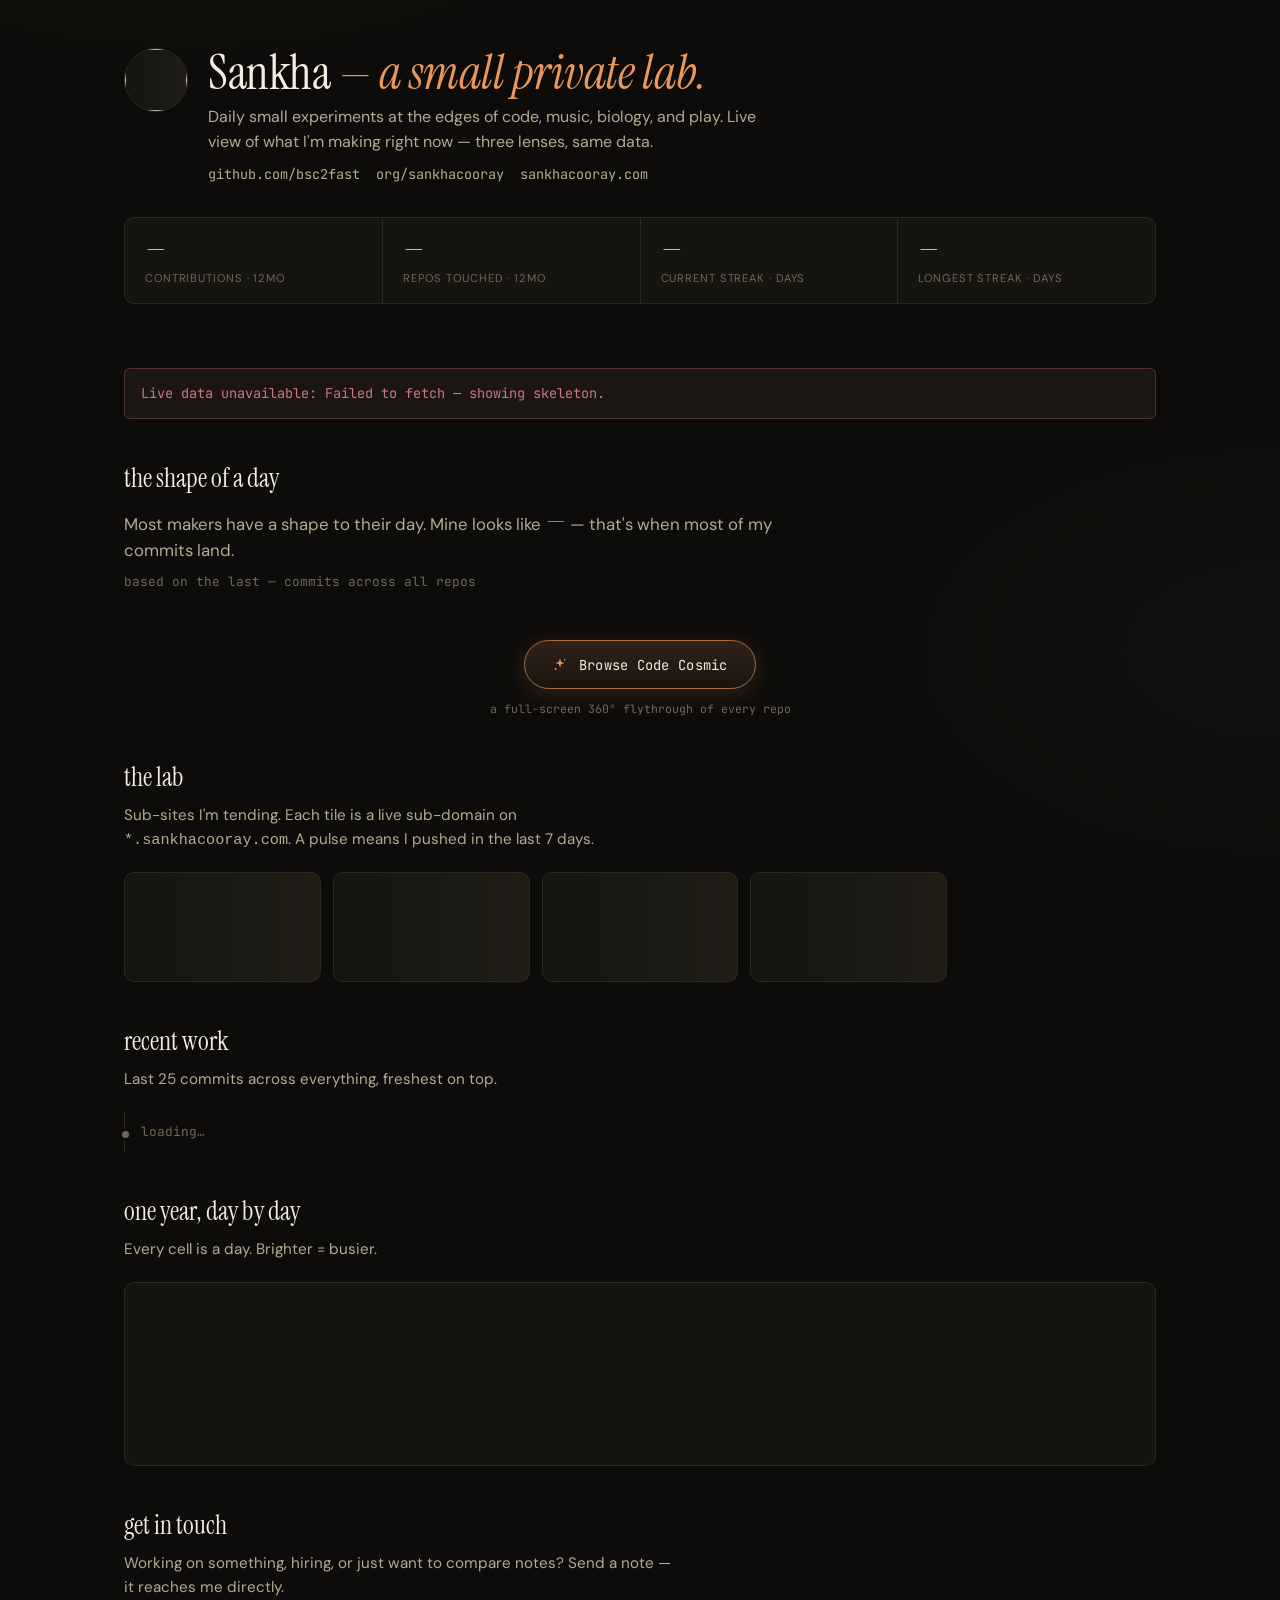
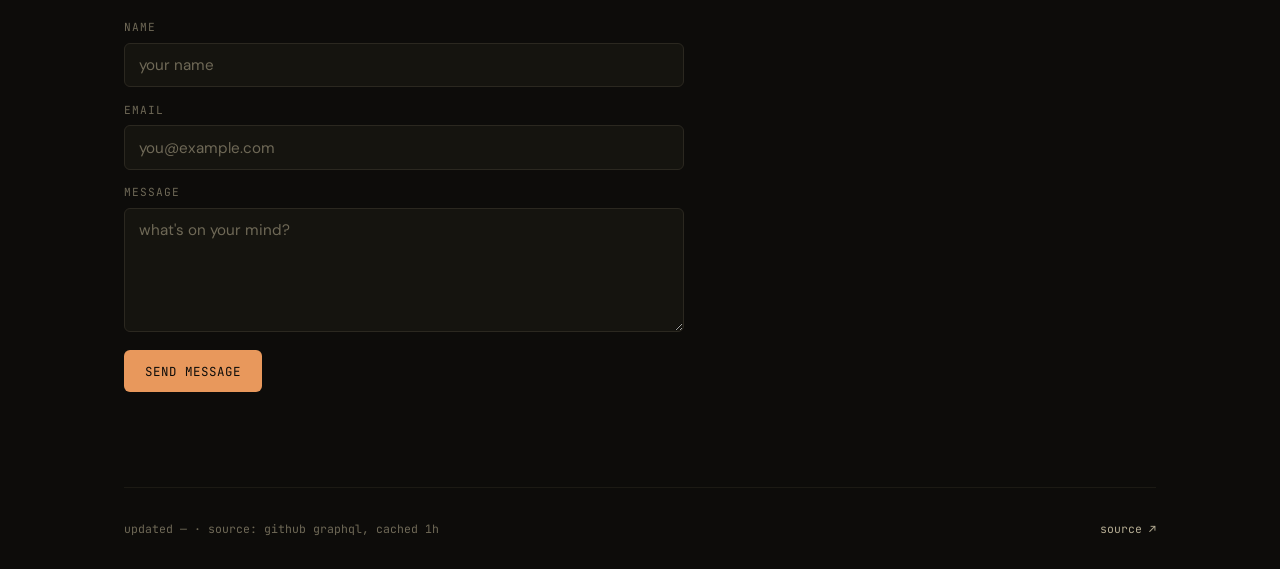
==== index.html @ f2d4d070 "Add shared network footer from cdn.sankhacooray.com Add the auto-theming shared footer (cdn.sankhaco" ====
<!DOCTYPE html>
<html lang="en">
<head>
<meta charset="UTF-8">
<meta name="viewport" content="width=device-width, initial-scale=1.0, viewport-fit=cover">
<title>dev — Sankha Cooray · a small private lab</title>
<meta name="description" content="Live view of what Sankha is making — a 365-day contribution canvas, the daily rhythm of commits, and a full-screen 360° cosmos of repos. Built from the GitHub GraphQL API.">
<link rel="canonical" href="https://dev.sankhacooray.com/">

<meta property="og:type" content="website">
<meta property="og:site_name" content="dev — Sankha Cooray">
<meta property="og:title" content="dev — Sankha Cooray · a small private lab">
<meta property="og:description" content="Live view of what Sankha is making — a year of small daily experiments, with a 360° cosmos of every repo you can fly through.">
<meta property="og:url" content="https://dev.sankhacooray.com/">
<meta property="og:locale" content="en_US">

<meta name="twitter:card" content="summary_large_image">
<meta name="twitter:title" content="dev — Sankha Cooray · a small private lab">
<meta name="twitter:description" content="A year of small daily experiments — with a 360° cosmos of every repo.">

<meta name="theme-color" content="#0d0c0a">

<link href="https://fonts.googleapis.com/css2?family=Instrument+Serif:ital@0;1&family=DM+Sans:wght@300;400;500;600;700&family=JetBrains+Mono:wght@400;500&display=swap" rel="stylesheet">

<style>
:root {
  --bg: #0d0c0a;
  --surface: #15140f;
  --surface-2: #1f1d16;
  --border: #2b2820;
  --border-soft: #1c1a14;
  --text: #f3eedf;
  --text-dim: #b3ab92;
  --text-muted: #6f6957;
  --accent: #e8985c;        /* saffron */
  --accent-dim: #a86d3d;
  --accent-soft: rgba(232,152,92,0.10);
  --teal: #6fb8ad;          /* muted teal */
  --teal-dim: #4a847b;
  --teal-soft: rgba(111,184,173,0.10);
  --rose: #c97b7b;
  --radius: 10px;
  --radius-sm: 6px;
  --maxw: 1080px;
}

* { margin: 0; padding: 0; box-sizing: border-box; }
html { scroll-behavior: smooth; -webkit-text-size-adjust: 100%; }

body {
  font-family: 'DM Sans', system-ui, sans-serif;
  background: var(--bg);
  color: var(--text);
  min-height: 100vh;
  line-height: 1.55;
  -webkit-font-smoothing: antialiased;
  background-image:
    radial-gradient(900px 500px at 15% -10%, rgba(232,152,92,0.06), transparent 60%),
    radial-gradient(700px 400px at 100% 30%, rgba(111,184,173,0.04), transparent 60%);
}

a { color: var(--accent); text-decoration: none; }
a:hover { color: var(--text); }

.container { max-width: var(--maxw); margin: 0 auto; padding: 0 1.5rem; }

/* ───────── header ───────── */
header.site {
  padding: 3rem 0 1.5rem;
}
.site-id {
  display: flex; gap: 1.25rem; align-items: flex-start;
  flex-wrap: wrap;
}
.site-id > div { min-width: 0; flex: 1 1 240px; }
.avatar {
  width: 64px; height: 64px; border-radius: 50%;
  background: var(--surface-2);
  border: 1px solid var(--border);
  object-fit: cover;
  flex-shrink: 0;
}
.site-id h1 {
  font-family: 'Instrument Serif', serif;
  font-weight: 400;
  font-size: clamp(2.2rem, 5vw, 3rem);
  line-height: 1.05;
  letter-spacing: -0.01em;
  color: var(--text);
}
.site-id h1 .accent { color: var(--accent); font-style: italic; }
.site-id .sub {
  color: var(--text-dim);
  font-size: 1rem;
  margin-top: 0.4rem;
  max-width: 50ch;
}
.site-id .links {
  margin-top: 0.6rem;
  display: flex; gap: 0.5rem 1rem; flex-wrap: wrap;
  font-size: 0.85rem;
  font-family: 'JetBrains Mono', monospace;
  color: var(--text-muted);
}
.site-id .sub { overflow-wrap: anywhere; }
.site-id .links a { color: var(--text-dim); }
.site-id .links a:hover { color: var(--accent); }

/* ───────── stats strip ───────── */
.stats {
  display: grid;
  grid-template-columns: repeat(4, 1fr);
  gap: 1px;
  background: var(--border);
  border: 1px solid var(--border);
  border-radius: var(--radius);
  margin: 2rem 0 1.5rem;
  overflow: hidden;
}
.stat {
  background: var(--surface);
  padding: 1rem 1.25rem;
}
.stat .n {
  font-family: 'Instrument Serif', serif;
  font-size: 1.85rem;
  line-height: 1;
  color: var(--text);
}
.stat .l {
  font-size: 0.7rem;
  text-transform: uppercase;
  letter-spacing: 0.08em;
  color: var(--text-muted);
  margin-top: 0.4rem;
}
@media (max-width: 640px) {
  .stats { grid-template-columns: repeat(2, 1fr); }
}

/* ───────── view container ───────── */
.view { display: none; }
.view.active { display: block; }

section.block { margin: 2.5rem 0; }
section.block h2 {
  font-family: 'Instrument Serif', serif;
  font-weight: 400;
  font-size: 1.6rem;
  color: var(--text);
  margin-bottom: 0.4rem;
}
section.block .lead {
  color: var(--text-dim);
  font-size: 0.95rem;
  max-width: 55ch;
  margin-bottom: 1.25rem;
}

/* ───────── LAB view ───────── */
.lab-grid {
  display: grid;
  grid-template-columns: repeat(auto-fill, minmax(170px, 1fr));
  gap: 0.75rem;
}
.lab-tile {
  background: var(--surface);
  border: 1px solid var(--border);
  border-radius: var(--radius);
  padding: 1rem;
  display: flex; flex-direction: column;
  min-height: 110px;
  position: relative;
  transition: transform 160ms, border-color 160ms, background 160ms;
  overflow: hidden;
}
.lab-tile:hover {
  transform: translateY(-2px);
  border-color: var(--accent-dim);
  background: var(--surface-2);
}
.lab-tile .tname {
  font-family: 'JetBrains Mono', monospace;
  font-size: 0.85rem;
  color: var(--text);
  font-weight: 500;
  line-height: 1.25;
  word-break: break-word;
}
.lab-tile .tdesc {
  font-size: 0.78rem;
  color: var(--text-dim);
  margin-top: 0.4rem;
  flex: 1;
  display: -webkit-box;
  -webkit-line-clamp: 3;
  -webkit-box-orient: vertical;
  overflow: hidden;
}
.lab-tile .tmeta {
  display: flex; justify-content: space-between; align-items: center;
  margin-top: 0.75rem;
  font-family: 'JetBrains Mono', monospace;
  font-size: 0.7rem;
  color: var(--text-muted);
}
.lab-tile .lang-dot {
  display: inline-block;
  width: 8px; height: 8px;
  border-radius: 50%;
  margin-right: 0.4rem;
  vertical-align: middle;
}
.lab-tile .pulse {
  position: absolute; top: 0.6rem; right: 0.6rem;
  width: 7px; height: 7px; border-radius: 50%;
  background: var(--accent);
  box-shadow: 0 0 0 0 var(--accent);
}
.lab-tile.fresh .pulse { animation: pulse 1.8s ease-out infinite; }
@keyframes pulse {
  0%   { box-shadow: 0 0 0 0 rgba(232,152,92,0.55); }
  70%  { box-shadow: 0 0 0 10px rgba(232,152,92,0); }
  100% { box-shadow: 0 0 0 0 rgba(232,152,92,0); }
}

/* commit feed */
.commit-feed {
  list-style: none;
  border-left: 1px solid var(--border);
  padding-left: 1rem;
}
.commit-feed li {
  padding: 0.65rem 0;
  border-bottom: 1px dashed var(--border-soft);
  position: relative;
}
.commit-feed li:last-child { border-bottom: 0; }
.commit-feed li::before {
  content: '';
  position: absolute;
  left: -1.3rem;
  top: 1.05rem;
  width: 7px; height: 7px;
  border-radius: 50%;
  background: var(--text-muted);
  border: 2px solid var(--bg);
}
.commit-feed li.fresh::before { background: var(--accent); }
.commit-feed .cmsg {
  color: var(--text);
  font-size: 0.92rem;
  line-height: 1.4;
}
.commit-feed .cmeta {
  font-family: 'JetBrains Mono', monospace;
  font-size: 0.72rem;
  color: var(--text-muted);
  margin-top: 0.2rem;
}
.commit-feed .cmeta a { color: var(--text-dim); }
.commit-feed .cmeta a:hover { color: var(--accent); }

/* contribution calendar */
.calendar-wrap {
  background: var(--surface);
  border: 1px solid var(--border);
  border-radius: var(--radius);
  padding: 1rem;
  overflow-x: auto;
}
.calendar-svg { display: block; min-width: 100%; }
.cal-cell { transition: fill 200ms; }
.cal-month-label, .cal-weekday-label {
  font-family: 'JetBrains Mono', monospace;
  font-size: 9px;
  fill: var(--text-muted);
}

/* ───────── RHYTHM · flattened summary ───────── */
.rhythm-line {
  color: var(--text-dim);
  font-size: 1.05rem;
  max-width: 56ch;
  margin-bottom: 0.6rem;
}
.rhythm-line .big {
  font-family: 'Instrument Serif', serif;
  font-size: 1.9rem;
  color: var(--accent);
  font-style: italic;
  line-height: 1;
}

/* ───────── "Browse Code Cosmic" feature button (centered CTA) ───────── */
.cosmic-cta {
  display: flex; flex-direction: column; align-items: center;
  text-align: center;
  margin: 3rem 0 2.5rem;
}
.cosmic-launch {
  display: inline-flex; align-items: center; gap: 0.65rem;
  padding: 0.9rem 1.7rem;
  background: linear-gradient(180deg, rgba(232,152,92,0.16), rgba(232,152,92,0.06));
  border: 1px solid var(--accent-dim);
  border-radius: 999px;
  color: var(--text);
  font-family: 'JetBrains Mono', monospace;
  font-size: 0.86rem;
  letter-spacing: 0.02em;
  cursor: pointer;
  box-shadow: 0 6px 26px rgba(232,152,92,0.16);
  transition: border-color 200ms, color 200ms, transform 160ms, box-shadow 200ms, background 200ms;
}
.cosmic-launch:hover {
  color: var(--bg);
  background: var(--accent);
  border-color: var(--accent);
  transform: translateY(-2px);
  box-shadow: 0 10px 34px rgba(232,152,92,0.32);
}
.cosmic-launch .fab-spark {
  width: 16px; height: 16px; color: var(--accent); flex: 0 0 auto;
  animation: fab-twinkle 3.2s ease-in-out infinite;
}
.cosmic-launch:hover .fab-spark { color: var(--bg); }
@keyframes fab-twinkle {
  0%, 100% { opacity: 0.6; transform: scale(0.92) rotate(0deg); }
  50%      { opacity: 1;   transform: scale(1.08) rotate(8deg); }
}
.cosmic-cta-sub {
  margin-top: 0.7rem;
  font-family: 'JetBrains Mono', monospace;
  font-size: 0.72rem;
  color: var(--text-muted);
}

/* ───────── COSMIC · full-screen 360° overlay ───────── */
.cosmic-overlay {
  position: fixed; inset: 0;
  z-index: 1000;
  background: radial-gradient(ellipse at 50% 45%, #14120d 0%, #060504 70%, #000 100%);
  overflow: hidden;
  touch-action: none;
  opacity: 0;
  transition: opacity 320ms ease;
}
.cosmic-overlay[hidden] { display: none; }
.cosmic-overlay.show { opacity: 1; }
#cosmic-canvas { position: absolute; inset: 0; width: 100%; height: 100%; display: block; }

/* center reticle — the "you are looking here" focus ring */
.cosmic-reticle {
  position: absolute; left: 50%; top: 50%;
  width: 46px; height: 46px; margin: -23px 0 0 -23px;
  border: 1px solid rgba(243,238,223,0.22);
  border-radius: 50%;
  pointer-events: none;
  transition: border-color 160ms, transform 160ms;
}
.cosmic-reticle::after {
  content: ''; position: absolute; left: 50%; top: 50%;
  width: 3px; height: 3px; margin: -1.5px 0 0 -1.5px;
  border-radius: 50%; background: rgba(243,238,223,0.45);
}
.cosmic-overlay.locked .cosmic-reticle {
  border-color: var(--accent);
  transform: scale(1.12);
}

/* floating tooltip / label for the focused star */
.cosmic-tip {
  position: absolute;
  pointer-events: none;
  transform: translate(-50%, -140%);
  background: rgba(8,7,5,0.86);
  border: 1px solid var(--border);
  border-radius: var(--radius-sm);
  padding: 0.55rem 0.7rem;
  font-family: 'JetBrains Mono', monospace;
  font-size: 0.76rem;
  color: var(--text);
  max-width: 260px;
  opacity: 0;
  transition: opacity 140ms;
  z-index: 1010;
  white-space: nowrap;
}
.cosmic-tip.show { opacity: 1; }
.cosmic-tip .tt-name { color: var(--accent); font-weight: 500; }
.cosmic-tip .tt-meta { color: var(--text-dim); font-size: 0.7rem; margin-top: 0.25rem; white-space: normal; }
.cosmic-tip .tt-open { color: var(--teal); font-size: 0.66rem; margin-top: 0.4rem; letter-spacing: 0.05em; }

/* overlay chrome */
.cosmic-ui {
  position: absolute; left: 1.5rem; bottom: 1.4rem;
  z-index: 1010; pointer-events: none;
  max-width: min(70vw, 460px);
}
.cosmic-ui .cosmic-title {
  font-family: 'Instrument Serif', serif;
  font-size: 1.7rem; color: var(--text); line-height: 1;
}
.cosmic-ui .cosmic-hint {
  margin-top: 0.5rem;
  font-family: 'JetBrains Mono', monospace;
  font-size: 0.72rem; color: var(--text-muted); line-height: 1.5;
}
.cosmic-legend {
  position: absolute; right: 1.5rem; bottom: 1.4rem;
  z-index: 1010; pointer-events: none;
  display: flex; flex-direction: column; gap: 0.35rem;
  font-family: 'JetBrains Mono', monospace;
  font-size: 0.68rem; color: var(--text-muted);
  text-align: right;
}
@media (max-width: 640px) { .cosmic-legend { display: none; } }
.cosmic-close {
  position: absolute; right: 1.1rem; top: 1.1rem;
  z-index: 1010;
  width: 42px; height: 42px; border-radius: 50%;
  display: grid; place-items: center;
  background: rgba(8,7,5,0.6);
  border: 1px solid var(--border);
  color: var(--text-dim);
  font-size: 1.1rem; cursor: pointer;
  backdrop-filter: blur(6px); -webkit-backdrop-filter: blur(6px);
  transition: color 160ms, border-color 160ms, transform 160ms;
}
.cosmic-close:hover { color: var(--text); border-color: var(--accent-dim); transform: rotate(90deg); }
.cosmic-motion {
  position: absolute; left: 50%; top: 50%; transform: translate(-50%, -50%);
  z-index: 1020;
  padding: 0.85rem 1.4rem;
  background: var(--accent); color: var(--bg);
  border: 0; border-radius: 999px;
  font-family: 'JetBrains Mono', monospace;
  font-size: 0.82rem; letter-spacing: 0.02em; cursor: pointer;
  box-shadow: 0 8px 30px rgba(232,152,92,0.3);
}
.cosmic-motion[hidden] { display: none; }

/* ───────── footer ───────── */
footer.site {
  margin: 4rem 0 2rem;
  padding-top: 2rem;
  border-top: 1px solid var(--border-soft);
  color: var(--text-muted);
  font-family: 'JetBrains Mono', monospace;
  font-size: 0.72rem;
  display: flex; justify-content: space-between; flex-wrap: wrap; gap: 0.5rem;
}
footer.site a { color: var(--text-dim); }
footer.site a:hover { color: var(--accent); }

/* ───────── claude · "developing now" ───────── */
.claude-card {
  display: flex; align-items: center; flex-wrap: wrap;
  gap: 1.25rem 2rem;
  background: var(--surface);
  border: 1px solid var(--border);
  border-radius: var(--radius);
  padding: 1rem 1.25rem;
}
.claude-status {
  display: flex; align-items: center; gap: 0.6rem;
  font-family: 'JetBrains Mono', monospace;
  font-size: 0.85rem;
  color: var(--text-dim);
  flex: 1 1 auto;
}
.claude-status .claude-state { color: var(--text); }
.claude-dot {
  width: 9px; height: 9px; border-radius: 50%;
  background: var(--text-muted);
  flex: 0 0 auto;
}
.claude-card.live .claude-dot {
  background: var(--accent);
  box-shadow: 0 0 0 0 var(--accent);
  animation: pulse 1.8s ease-out infinite;
}
.claude-card.live .claude-state { color: var(--accent); }
.claude-metrics {
  display: flex; gap: 1.75rem;
  flex: 0 0 auto;
}
.claude-metrics .cm-n {
  font-family: 'Instrument Serif', serif;
  font-size: 1.5rem; line-height: 1;
  color: var(--text);
}
.claude-metrics .cm-l {
  font-size: 0.65rem;
  text-transform: uppercase;
  letter-spacing: 0.08em;
  color: var(--text-muted);
  margin-top: 0.35rem;
}
@media (max-width: 520px) {
  .claude-metrics { gap: 1.25rem; }
  .claude-metrics .cm-n { font-size: 1.25rem; }
}

/* ───────── loading / error ───────── */
.skeleton {
  background: linear-gradient(90deg, var(--surface) 0%, var(--surface-2) 50%, var(--surface) 100%);
  background-size: 200% 100%;
  animation: shimmer 1.4s linear infinite;
}
@keyframes shimmer {
  0% { background-position: 200% 0; }
  100% { background-position: -200% 0; }
}
.error-banner {
  padding: 0.85rem 1rem;
  background: rgba(201,123,123,0.08);
  border: 1px solid rgba(201,123,123,0.3);
  border-radius: var(--radius-sm);
  color: var(--rose);
  font-size: 0.85rem;
  font-family: 'JetBrains Mono', monospace;
  margin: 1rem 0;
}
.muted { color: var(--text-muted); font-size: 0.8rem; font-family: 'JetBrains Mono', monospace; }

/* ───────── contact form ───────── */
.cf-wrap { max-width: 560px; }
.cf-form[hidden] { display: none; }
.cf-form fieldset { border: 0; margin: 0; padding: 0; display: grid; gap: 0.9rem; }
.cf-form fieldset[disabled] { opacity: .55; }
.cf-field { display: grid; gap: 0.4rem; }
.cf-field label { font-family: 'JetBrains Mono', monospace; font-size: 0.7rem; text-transform: uppercase; letter-spacing: 1px; color: var(--text-muted); }
.cf-field input, .cf-field textarea { width: 100%; box-sizing: border-box; background: var(--surface); border: 1px solid var(--border); border-radius: var(--radius-sm); color: var(--text); font-family: inherit; font-size: 0.95rem; padding: 0.7rem 0.85rem; resize: vertical; transition: border-color .18s ease, box-shadow .18s ease; }
.cf-field input:focus, .cf-field textarea:focus { outline: none; border-color: var(--accent); box-shadow: 0 0 0 3px var(--accent-soft); }
.cf-field input::placeholder, .cf-field textarea::placeholder { color: var(--text-muted); }
.cf-hp { position: absolute; left: -9999px; width: 1px; height: 1px; overflow: hidden; }
.cf-submit { margin-top: 1.1rem; display: inline-flex; align-items: center; justify-content: center; gap: 0.6rem; background: var(--accent); color: var(--bg); border: 0; border-radius: var(--radius-sm); cursor: pointer; font-family: 'JetBrains Mono', monospace; font-size: 0.78rem; text-transform: uppercase; letter-spacing: 1px; padding: 0.8rem 1.3rem; transition: opacity .18s ease, transform .12s ease; }
.cf-submit:hover { opacity: .9; }
.cf-submit:active { transform: translateY(1px); }
.cf-submit.is-loading { pointer-events: none; opacity: .85; }
.cf-spinner { display: none; width: 14px; height: 14px; border: 2px solid rgba(0,0,0,.3); border-top-color: var(--bg); border-radius: 50%; animation: cf-spin .7s linear infinite; }
.cf-submit.is-loading .cf-spinner { display: inline-block; }
@keyframes cf-spin { to { transform: rotate(360deg); } }
.cf-status { min-height: 18px; margin: 0.8rem 0 0; font-size: 0.85rem; color: #ef6b6b; }
.cf-success { padding: 0.5rem 0; }
.cf-success[hidden] { display: none; }
.cf-check { width: 50px; height: 50px; margin-bottom: 1rem; display: grid; place-items: center; border-radius: 50%; background: var(--accent-soft); color: var(--accent); }
.cf-success h3 { font-family: 'Instrument Serif', serif; font-weight: 400; font-size: 1.5rem; }
.cf-success p { color: var(--text-dim); margin: 0.4rem 0 0; font-size: 0.95rem; }
.cf-again { margin-top: 1.2rem; background: transparent; border: 1px solid var(--border); color: var(--text-dim); border-radius: var(--radius-sm); cursor: pointer; font-family: 'JetBrains Mono', monospace; font-size: 0.72rem; text-transform: uppercase; letter-spacing: 1px; padding: 0.6rem 1rem; transition: border-color .18s ease, color .18s ease; }
.cf-again:hover { border-color: var(--accent); color: var(--text); }
</style>
</head>
<body>

<div class="container">

  <header class="site">
    <div class="site-id">
      <img id="avatar" class="avatar skeleton" alt="">
      <div>
        <h1>Sankha <span class="accent">— a small private lab.</span></h1>
        <p class="sub" id="bio">Daily small experiments at the edges of code, music, biology, and play. Live view of what I'm making right now — three lenses, same data.</p>
        <div class="links">
          <a id="link-gh" href="https://github.com/bsc2fast" target="_blank" rel="noopener">github.com/bsc2fast</a>
          <a href="https://github.com/sankhacooray" target="_blank" rel="noopener">org/sankhacooray</a>
          <a href="https://sankhacooray.com" target="_blank" rel="noopener">sankhacooray.com</a>
        </div>
      </div>
    </div>

    <div class="stats" id="stats">
      <div class="stat"><div class="n" id="s-contrib">—</div><div class="l">contributions · 12mo</div></div>
      <div class="stat"><div class="n" id="s-repos">—</div><div class="l">repos touched · 12mo</div></div>
      <div class="stat"><div class="n" id="s-streak">—</div><div class="l">current streak · days</div></div>
      <div class="stat"><div class="n" id="s-longest">—</div><div class="l">longest streak · days</div></div>
    </div>

  </header>

  <main>

    <!-- ───────────── LAB ───────────── -->
    <section class="view view-lab active" id="view-lab">
      <section class="block" id="claude-block" hidden>
        <h2>building with claude</h2>
        <p class="lead">My daily AI pair. The dot is live when a Claude Code session is actively running on my machine right now.</p>
        <div class="claude-card" id="claude-card">
          <div class="claude-status">
            <span class="claude-dot"></span>
            <span class="claude-state" id="claude-state">checking…</span>
          </div>
          <div class="claude-metrics">
            <div><div class="cm-n" id="claude-tok-today">—</div><div class="cm-l">tokens · today</div></div>
            <div><div class="cm-n" id="claude-tok-week">—</div><div class="cm-l">tokens · 7d</div></div>
            <div><div class="cm-n" id="claude-sess-week">—</div><div class="cm-l">sessions · 7d</div></div>
          </div>
        </div>
      </section>

      <section class="block" id="rhythm-block">
        <h2>the shape of a day</h2>
        <p class="rhythm-line">Most makers have a shape to their day. Mine looks like <span class="big" id="peak-hour">—</span> — that's when most of my commits land.</p>
        <p class="muted">based on the last <span id="rhythm-n">—</span> commits across all repos</p>
      </section>

      <section class="cosmic-cta">
        <button class="cosmic-launch" id="cosmicFab" type="button" aria-label="Browse Code Cosmic — open the full-screen 360° cosmos">
          <svg class="fab-spark" viewBox="0 0 24 24" fill="currentColor" aria-hidden="true">
            <path d="M12 2l1.6 5.4L19 9l-5.4 1.6L12 16l-1.6-5.4L5 9l5.4-1.6L12 2z"/>
            <circle cx="19" cy="4" r="1.1"/><circle cx="5.5" cy="18" r="1.4"/>
          </svg>
          <span class="fab-label">Browse Code Cosmic</span>
        </button>
        <p class="cosmic-cta-sub">a full-screen 360° flythrough of every repo</p>
      </section>

      <section class="block">
        <h2>the lab</h2>
        <p class="lead">Sub-sites I'm tending. Each tile is a live sub-domain on <code>*.sankhacooray.com</code>. A pulse means I pushed in the last 7 days.</p>
        <div class="lab-grid" id="lab-grid">
          <div class="lab-tile skeleton" style="height:110px"></div>
          <div class="lab-tile skeleton" style="height:110px"></div>
          <div class="lab-tile skeleton" style="height:110px"></div>
          <div class="lab-tile skeleton" style="height:110px"></div>
        </div>
      </section>

      <section class="block">
        <h2>recent work</h2>
        <p class="lead">Last 25 commits across everything, freshest on top.</p>
        <ul class="commit-feed" id="commit-feed">
          <li class="muted">loading…</li>
        </ul>
      </section>

      <section class="block">
        <h2>one year, day by day</h2>
        <p class="lead">Every cell is a day. Brighter = busier.</p>
        <div class="calendar-wrap"><svg class="calendar-svg" id="calendar-svg"></svg></div>
      </section>

      <section class="block" id="contact">
        <h2>get in touch</h2>
        <p class="lead">Working on something, hiring, or just want to compare notes? Send a note &mdash; it reaches me directly.</p>
        <div class="cf-wrap">
          <form class="cf-form" id="cfForm" novalidate>
            <fieldset id="cfFields">
              <div class="cf-field">
                <label for="cf-name">name</label>
                <input id="cf-name" name="name" type="text" autocomplete="name" required maxlength="200" placeholder="your name" />
              </div>
              <div class="cf-field">
                <label for="cf-email">email</label>
                <input id="cf-email" name="email" type="email" autocomplete="email" required maxlength="200" placeholder="you@example.com" />
              </div>
              <div class="cf-field">
                <label for="cf-message">message</label>
                <textarea id="cf-message" name="message" rows="5" required maxlength="5000" placeholder="what's on your mind?"></textarea>
              </div>
              <div class="cf-hp" aria-hidden="true">
                <label for="cf-company">company</label>
                <input id="cf-company" name="company" type="text" tabindex="-1" autocomplete="off" />
              </div>
            </fieldset>
            <button class="cf-submit" id="cfSubmit" type="submit">
              <span class="cf-label">send message</span>
              <span class="cf-spinner" aria-hidden="true"></span>
            </button>
            <p class="cf-status" id="cfStatus" role="status" aria-live="polite"></p>
          </form>
          <div class="cf-success" id="cfSuccess" hidden>
            <div class="cf-check" aria-hidden="true">
              <svg viewBox="0 0 24 24" width="24" height="24" fill="none" stroke="currentColor" stroke-width="2.5"><path d="M5 13l4 4L19 7"/></svg>
            </div>
            <h3>message sent</h3>
            <p>Thanks for reaching out &mdash; I'll get back to you soon.</p>
            <button class="cf-again" id="cfAgain" type="button">send another</button>
          </div>
        </div>
      </section>

      <script>
      (function () {
        "use strict";
        var APPS_SCRIPT_URL = "https://script.google.com/macros/s/AKfycbzVh7KHZDVkO29XaSiF1zP7LqvwzPy_5yPs4GN4aAofezUaaWaSt36MAwxty_CXe_aSlQ/exec";
        var form = document.getElementById("cfForm");
        if (!form) return;
        var fields = document.getElementById("cfFields");
        var btn = document.getElementById("cfSubmit");
        var statusEl = document.getElementById("cfStatus");
        var success = document.getElementById("cfSuccess");
        var again = document.getElementById("cfAgain");
        var label = btn.querySelector(".cf-label");
        var labelText = label ? label.textContent : "send message";
        function setLoading(loading) {
          fields.disabled = loading; btn.disabled = loading;
          btn.classList.toggle("is-loading", loading);
          btn.setAttribute("aria-busy", loading ? "true" : "false");
          if (label) label.textContent = loading ? "sending…" : labelText;
        }
        function showError(msg) { statusEl.style.color = "#ef6b6b"; statusEl.textContent = msg; }
        function showSuccess() {
          statusEl.textContent = ""; form.hidden = true;
          if (success) { success.hidden = false; success.scrollIntoView({ behavior: "smooth", block: "center" }); }
        }
        function resetToForm() {
          if (success) success.hidden = true; form.reset(); form.hidden = false; statusEl.textContent = "";
          var first = document.getElementById("cf-name");
          if (first) setTimeout(function () { first.focus(); }, 150);
        }
        if (again) again.addEventListener("click", resetToForm);
        form.addEventListener("submit", function (e) {
          e.preventDefault(); statusEl.textContent = "";
          if (!form.checkValidity()) { form.reportValidity(); return; }
          var payload = {
            name: form.elements["name"].value,
            email: form.elements["email"].value,
            message: form.elements["message"].value,
            company: form.elements["company"].value,
            userAgent: navigator.userAgent,
            source: "dev.sankhacooray.com"
          };
          setLoading(true);
          fetch(APPS_SCRIPT_URL, {
            method: "POST",
            headers: { "Content-Type": "text/plain;charset=utf-8" },
            body: JSON.stringify(payload),
            redirect: "follow"
          })
            .then(function (r) { return r.json(); })
            .then(function (data) {
              if (data && data.ok) showSuccess();
              else showError((data && data.message) || "Something went wrong. Please try again.");
            })
            .catch(function () { showError("Network error — please try again, or reach me on LinkedIn."); })
            .finally(function () { setLoading(false); });
        });
      })();
      </script>

    </section>

  </main>

  <footer class="site">
    <div>updated <span id="generated">—</span> · source: github graphql, cached 1h</div>
    <div><a href="https://github.com/sankhacooray/dev-sankhacooray-com" target="_blank" rel="noopener">source ↗</a></div>
  </footer>

</div>

<!-- ───────── full-screen 360° cosmos ───────── -->
<div class="cosmic-overlay" id="cosmicOverlay" hidden aria-hidden="true">
  <canvas id="cosmic-canvas"></canvas>
  <div class="cosmic-reticle" aria-hidden="true"></div>
  <div class="cosmic-tip" id="cosmic-tip"></div>
  <div class="cosmic-ui">
    <div class="cosmic-title">code cosmos</div>
    <p class="cosmic-hint" id="cosmic-hint">swipe on your trackpad — or drag — to glide across the 360° · click a star to open it</p>
  </div>
  <div class="cosmic-legend">
    <span><span style="color:var(--accent)">●</span> touched this week</span>
    <span><span style="color:var(--teal)">●</span> touched this month</span>
    <span><span style="color:var(--text-muted)">●</span> older</span>
  </div>
  <button class="cosmic-close" id="cosmicClose" type="button" aria-label="Close cosmos">✕</button>
  <button class="cosmic-motion" id="cosmicMotion" type="button" hidden>Enable motion to look around</button>
</div>

<script>
const PROXY_URL = 'https://script.google.com/macros/s/AKfycbwE3X7K81BpihyxwlXHO_xvJJGVFLUbTS1eZH5slQAi_v7f0B51PYZqeymjnM_nfoBFow/exec';
const CACHE_KEY = 'dev_sk_v1';
const CACHE_TTL_MS = 30 * 60 * 1000;

// Claude "developing now" status — the analytics proxy's /exec URL
// (analytics-sankhacooray-com). Leave '' to keep the panel hidden until
// the proxy is deployed. The ?source=claude slice is appended below.
const CLAUDE_PROXY_URL = 'https://script.google.com/macros/s/AKfycbwvNZxtG3yOd2YUCDjRxUt9x9BcDP2St-ywC8WcecI_TcqirM3crgTW0qaR_712JTdhdw/exec';

// ────────────────────────────────────────────── data
let DATA = null;

async function load() {
  try {
    const cached = readCache();
    if (cached) { DATA = cached; render(); }
    const fresh = await fetch(PROXY_URL).then(r => r.json());
    if (fresh.error) throw new Error(fresh.error);
    DATA = fresh;
    writeCache(fresh);
    render();
  } catch (err) {
    if (!DATA) showError(err.message);
    console.error(err);
  }
}
function readCache() {
  try {
    const raw = localStorage.getItem(CACHE_KEY); if (!raw) return null;
    const { ts, data } = JSON.parse(raw);
    if (Date.now() - ts > CACHE_TTL_MS) return null;
    return data;
  } catch { return null; }
}
function writeCache(data) {
  try { localStorage.setItem(CACHE_KEY, JSON.stringify({ ts: Date.now(), data })); } catch {}
}
function showError(msg) {
  const el = document.createElement('div');
  el.className = 'error-banner';
  el.textContent = 'Live data unavailable: ' + msg + ' — showing skeleton.';
  document.querySelector('main').prepend(el);
}

// ────────────────────────────────────────────── render
function render() {
  if (!DATA) return;
  // header
  if (DATA.user) {
    const a = document.getElementById('avatar');
    a.src = DATA.user.avatar; a.classList.remove('skeleton');
    if (DATA.user.bio) document.getElementById('bio').textContent = DATA.user.bio;
    if (DATA.user.login) document.getElementById('link-gh').textContent = 'github.com/' + DATA.user.login;
  }
  // stats
  if (DATA.totals) {
    document.getElementById('s-contrib').textContent = fmt(DATA.totals.commitsLast12Months);
    document.getElementById('s-repos').textContent = fmt(DATA.totals.reposWithCommits);
    document.getElementById('s-streak').textContent = fmt(DATA.totals.currentStreak);
    document.getElementById('s-longest').textContent = fmt(DATA.totals.longestStreak);
  }
  renderLab();
  renderCommits();
  renderCalendar();
  renderRhythmSummary();
  if (cosmicOpen) buildCosmicStars();   // refresh the cosmos if it's open when fresh data lands
  if (DATA.generatedAt) {
    document.getElementById('generated').textContent = relTime(DATA.generatedAt);
  }
}

function fmt(n) { return n == null ? '—' : n.toString(); }
function relTime(iso) {
  const d = new Date(iso); const s = Math.floor((Date.now() - d) / 1000);
  if (s < 60) return s + 's ago';
  if (s < 3600) return Math.floor(s/60) + 'm ago';
  if (s < 86400) return Math.floor(s/3600) + 'h ago';
  return Math.floor(s/86400) + 'd ago';
}
function daysAgo(iso) { return Math.floor((Date.now() - new Date(iso)) / 86400000); }

// ────────────────────────────────────────────── LAB · grid of repos
function renderLab() {
  const grid = document.getElementById('lab-grid');
  // Show *-sankhacooray-com tiles first (the "lab"), then top user repos
  const labRepos = (DATA.orgRepos || []).filter(r => r.name.endsWith('-sankhacooray-com') || (DATA.orgRepos || []).length < 8);
  const others = (DATA.orgRepos || []).filter(r => !labRepos.includes(r));
  const list = [...labRepos, ...others].slice(0, 24);
  if (!list.length) { grid.innerHTML = '<p class="muted">no repos loaded</p>'; return; }
  grid.innerHTML = list.map(r => {
    const da = daysAgo(r.pushedAt);
    const fresh = da <= 7;
    const subdomain = r.name.replace(/-sankhacooray-com$/, '');
    const displayName = r.name.endsWith('-sankhacooray-com')
      ? subdomain + '<span style="color:var(--text-muted)">.sankhacooray.com</span>'
      : r.name;
    return `
      <a class="lab-tile ${fresh ? 'fresh' : ''}" href="${r.url}" target="_blank" rel="noopener">
        ${fresh ? '<span class="pulse"></span>' : ''}
        <div class="tname">${displayName}</div>
        <div class="tdesc">${escapeHtml(r.description || '')}</div>
        <div class="tmeta">
          <span>${r.language ? `<span class="lang-dot" style="background:${r.languageColor||'#888'}"></span>${r.language}` : ''}</span>
          <span>${da === 0 ? 'today' : da + 'd'}</span>
        </div>
      </a>`;
  }).join('');
}

function escapeHtml(s) {
  return String(s).replace(/[&<>"']/g, c => ({'&':'&amp;','<':'&lt;','>':'&gt;','"':'&quot;',"'":'&#39;'}[c]));
}

// ────────────────────────────────────────────── LAB · commit feed
function renderCommits() {
  const ul = document.getElementById('commit-feed');
  const list = (DATA.recentCommits || []).slice(0, 25);
  if (!list.length) { ul.innerHTML = '<li class="muted">no recent commits</li>'; return; }
  ul.innerHTML = list.map(c => {
    const da = daysAgo(c.committedDate);
    const fresh = da <= 1;
    return `
      <li class="${fresh ? 'fresh' : ''}">
        <div class="cmsg">${escapeHtml(c.messageHeadline)}</div>
        <div class="cmeta">
          <a href="${c.url}" target="_blank" rel="noopener">${c.repoOwner}/${c.repoName}</a>
          · ${relTime(c.committedDate)}
          · ${c.oid.slice(0,7)}
        </div>
      </li>`;
  }).join('');
}

// ────────────────────────────────────────────── LAB · contribution calendar
function renderCalendar() {
  const svg = document.getElementById('calendar-svg');
  const days = (DATA.contributionCalendar && DATA.contributionCalendar.days) || [];
  if (!days.length) { svg.innerHTML = ''; return; }
  const cell = 11, gap = 2;
  const weeks = Math.ceil(days.length / 7);
  const w = weeks * (cell + gap) + 30, h = 7 * (cell + gap) + 20;
  svg.setAttribute('viewBox', `0 0 ${w} ${h}`);
  svg.setAttribute('width', w);
  svg.setAttribute('height', h);

  // colour ramp — saffron scale
  const max = Math.max(1, ...days.map(d => d.contributionCount));
  function color(n) {
    if (n === 0) return '#1c1a14';
    const t = Math.min(1, n / Math.max(4, max * 0.6));
    // interpolate from dim accent to bright accent
    const dim = [50, 33, 22], bright = [232, 152, 92];
    const c = dim.map((d, i) => Math.round(d + (bright[i] - d) * t));
    return `rgb(${c.join(',')})`;
  }

  const firstWeekday = new Date(days[0].date).getDay(); // 0=Sun
  let svgChildren = '';
  // weekday labels
  ['Mon','Wed','Fri'].forEach((lbl, i) => {
    const wIdx = [1,3,5][i];
    const y = 12 + wIdx * (cell + gap) + cell - 2;
    svgChildren += `<text class="cal-weekday-label" x="0" y="${y}">${lbl}</text>`;
  });
  // month labels
  let lastMonth = -1;
  days.forEach((d, i) => {
    const date = new Date(d.date);
    const wIdx = Math.floor((i + firstWeekday) / 7);
    const dIdx = (i + firstWeekday) % 7;
    if (date.getDate() <= 7 && date.getMonth() !== lastMonth) {
      lastMonth = date.getMonth();
      const x = 22 + wIdx * (cell + gap);
      svgChildren += `<text class="cal-month-label" x="${x}" y="9">${date.toLocaleString('en',{month:'short'}).toLowerCase()}</text>`;
    }
    const x = 22 + wIdx * (cell + gap);
    const y = 12 + dIdx * (cell + gap);
    svgChildren += `<rect class="cal-cell" x="${x}" y="${y}" width="${cell}" height="${cell}" rx="2" fill="${color(d.contributionCount)}"><title>${d.date} · ${d.contributionCount}</title></rect>`;
  });
  svg.innerHTML = svgChildren;
}

// ────────────────────────────────────────────── RHYTHM · flattened summary
function renderRhythmSummary() {
  if (!DATA || !DATA.hoursOfDay) return;
  const h = DATA.hoursOfDay;
  const total = h.reduce((a, b) => a + b, 0);
  const peakIdx = h.indexOf(Math.max(...h));
  document.getElementById('peak-hour').textContent = formatHour(peakIdx) + ' SGT';
  document.getElementById('rhythm-n').textContent = total;
}
function formatHour(h) {
  if (h === 0) return 'midnight';
  if (h === 12) return 'noon';
  return (h % 12 || 12) + (h < 12 ? 'am' : 'pm');
}

// ════════════════════════════════════════════════════════════════════════
// COSMIC · full-screen 360° starfield
// Every repo is a star fixed on a unit sphere around the viewer. You navigate
// by rotating the camera: on desktop, push the cursor to a screen edge to fly
// along that bearing (auto-scroll); on mobile, the device-orientation sensors
// steer the camera so you physically point the phone around the room. The
// camera orientation is held as a QUATERNION end-to-end, so the device path
// never gimbal-locks (no Euler-angle singularity at the poles).
// ════════════════════════════════════════════════════════════════════════
function hash(s) { let h = 0; for (let i = 0; i < s.length; i++) h = (h*31 + s.charCodeAt(i)) | 0; return Math.abs(h); }

// ---- tiny quaternion / vector kit (components ordered x,y,z,w) ----
function qMul(a, b) {
  return [
    a[3]*b[0] + a[0]*b[3] + a[1]*b[2] - a[2]*b[1],
    a[3]*b[1] - a[0]*b[2] + a[1]*b[3] + a[2]*b[0],
    a[3]*b[2] + a[0]*b[1] - a[1]*b[0] + a[2]*b[3],
    a[3]*b[3] - a[0]*b[0] - a[1]*b[1] - a[2]*b[2]
  ];
}
function qConj(q) { return [-q[0], -q[1], -q[2], q[3]]; }
function qAxisAngle(ax, ay, az, ang) {
  const h = ang / 2, s = Math.sin(h);
  return [ax*s, ay*s, az*s, Math.cos(h)];
}
function qRotate(q, v) {                 // rotate vector v by quaternion q
  const x = v[0], y = v[1], z = v[2];
  const qx = q[0], qy = q[1], qz = q[2], qw = q[3];
  const tx = 2*(qy*z - qz*y);
  const ty = 2*(qz*x - qx*z);
  const tz = 2*(qx*y - qy*x);
  return [
    x + qw*tx + (qy*tz - qz*ty),
    y + qw*ty + (qz*tx - qx*tz),
    z + qw*tz + (qx*ty - qy*tx)
  ];
}
// Euler (YXZ order) → quaternion — the convention the orientation sensors use.
function qFromEulerYXZ(x, y, z) {
  const c1 = Math.cos(x/2), c2 = Math.cos(y/2), c3 = Math.cos(z/2);
  const s1 = Math.sin(x/2), s2 = Math.sin(y/2), s3 = Math.sin(z/2);
  return [
    s1*c2*c3 + c1*s2*s3,
    c1*s2*c3 - s1*c2*s3,
    c1*c2*s3 - s1*s2*c3,
    c1*c2*c3 + s1*s2*s3
  ];
}
const DEG = Math.PI / 180;
const Q_SCREEN = [-Math.sqrt(0.5), 0, 0, Math.sqrt(0.5)];   // tip camera to look out the back of the device

// ---- module state ----
let cosmicOpen = false;
let cosmicRAF = 0;
let cosmic = null;

const overlayEl = document.getElementById('cosmicOverlay');
const fabEl     = document.getElementById('cosmicFab');
const closeEl   = document.getElementById('cosmicClose');
const motionEl  = document.getElementById('cosmicMotion');

function buildCosmicStars() {
  if (!cosmic || !DATA) return;
  const all = [...(DATA.orgRepos || []), ...(DATA.userRepos || [])];
  if (!all.length) { cosmic.stars = []; }
  const max = Math.max(1, ...all.map(r => (r.recentCommits||[]).length + (r.stars || 0)));
  const n = all.length;
  // Fibonacci sphere — scatter repos evenly across the full 360° × 180°.
  const golden = Math.PI * (3 - Math.sqrt(5));
  cosmic.stars = all.map((r, i) => {
    const y = n > 1 ? 1 - (i / (n - 1)) * 2 : 0;       // -1 … 1 (pole to pole)
    const rad = Math.sqrt(Math.max(0, 1 - y*y));
    const theta = i * golden + (hash(r.name) % 360) * DEG * 0.05;
    const dir = [Math.cos(theta) * rad, y, Math.sin(theta) * rad];
    const da = daysAgo(r.pushedAt);
    const importance = ((r.recentCommits||[]).length * 4 + (r.stars||0) + 1) / (max + 1);
    let color;
    if (da <= 7)       color = '#e8985c';
    else if (da <= 30) color = '#6fb8ad';
    else               color = '#6f6957';
    return { r, dir, da, color, size: 1.6 + importance * 4.4, tw: (hash(r.name + 't') % 100) / 100 };
  });
  // decorative background field, also distributed across the sphere
  const pix = [];
  for (let i = 0; i < 320; i++) {
    const y = 1 - (i / 319) * 2;
    const rad = Math.sqrt(Math.max(0, 1 - y*y));
    const theta = i * golden;
    pix.push({ dir: [Math.cos(theta) * rad, y, Math.sin(theta) * rad],
               s: 0.4 + (i % 7) / 7 * 1.1, a: 0.16 + (i % 5) / 5 * 0.42, tw: (i % 13) / 13 });
  }
  cosmic.pixies = pix;
}

function sizeCosmicCanvas() {
  if (!cosmic) return;
  const dpr = Math.min(window.devicePixelRatio || 1, 2);
  const w = window.innerWidth, h = window.innerHeight;
  cosmic.canvas.width = w * dpr;
  cosmic.canvas.height = h * dpr;
  cosmic.ctx.setTransform(dpr, 0, 0, dpr, 0, 0);
  cosmic.w = w; cosmic.h = h; cosmic.dpr = dpr;
  cosmic.focal = (h / 2) / Math.tan((cosmic.fov * DEG) / 2);
}

function openCosmic() {
  if (cosmicOpen) return;
  const canvas = document.getElementById('cosmic-canvas');
  const ctx = canvas.getContext('2d');
  cosmic = {
    canvas, ctx, tip: document.getElementById('cosmic-tip'),
    stars: [], pixies: [],
    yaw: 0, pitch: 0,                  // free-look camera (radians)
    camQ: [0, 0, 0, 1],
    mode: 'free',                      // 'free' (mouse/touch) | 'motion' (sensors)
    mouse: { x: -1, y: -1, inside: false },
    focused: null, t: 0, fov: 72
  };
  buildCosmicStars();
  sizeCosmicCanvas();

  overlayEl.hidden = false;
  overlayEl.setAttribute('aria-hidden', 'false');
  requestAnimationFrame(() => overlayEl.classList.add('show'));
  cosmicOpen = true;
  document.body.style.overflow = 'hidden';
  if (location.hash !== '#cosmic') history.pushState(null, '', '#cosmic');

  bindCosmicInput();
  maybeOfferMotion();
  cancelAnimationFrame(cosmicRAF);
  cosmicLoop();
}

function closeCosmic(fromPop) {
  if (!cosmicOpen) return;
  cosmicOpen = false;
  cancelAnimationFrame(cosmicRAF);
  overlayEl.classList.remove('show');
  document.body.style.overflow = '';
  unbindCosmicInput();
  setTimeout(() => { if (!cosmicOpen) { overlayEl.hidden = true; overlayEl.setAttribute('aria-hidden', 'true'); } }, 340);
  if (!fromPop && location.hash === '#cosmic') history.replaceState(null, '', location.pathname + location.search);
}

// ---- input: trackpad wheel + mouse drag (desktop) + touch (mobile) ----
const COSMIC_DRAG_THRESH = 5;   // px moved before a press counts as a drag, not a click
function cosmicPointerMove(e) {
  cosmic.mouse.x = e.clientX; cosmic.mouse.y = e.clientY; cosmic.mouse.inside = true;
  if (cosmic._drag) {
    const dx = e.clientX - cosmic._dx, dy = e.clientY - cosmic._dy;
    cosmic.yaw   -= dx * 0.0042;        // drag-the-sky: content follows the cursor
    cosmic.pitch -= dy * 0.0042;
    cosmic._dx = e.clientX; cosmic._dy = e.clientY;
    if (Math.abs(e.clientX - cosmic._d0x) + Math.abs(e.clientY - cosmic._d0y) > COSMIC_DRAG_THRESH) cosmic._moved = true;
  }
}
function cosmicPointerLeave() { cosmic.mouse.inside = false; cosmic._drag = false; }
function cosmicMouseDown(e) {
  if (e.button !== 0) return;
  cosmic._drag = true; cosmic._moved = false;
  cosmic._dx = cosmic._d0x = e.clientX; cosmic._dy = cosmic._d0y = e.clientY;
}
function cosmicMouseUp() { cosmic._drag = false; }
// Trackpad two-finger swipe (and mouse wheel) → glide across the 360° in any direction.
function cosmicWheel(e) {
  if (cosmic.mode === 'motion') return;
  e.preventDefault();
  const k = 0.0024;
  cosmic.yaw   += e.deltaX * k;
  cosmic.pitch += e.deltaY * k;
}
function cosmicClick() {
  if (cosmic._moved) { cosmic._moved = false; return; }   // swallow the click that ends a drag
  if (cosmic.focused) window.open(cosmic.focused.r.url, '_blank', 'noopener');
}
function cosmicKey(e) { if (e.key === 'Escape') closeCosmic(); }
function cosmicTouchStart(e) { if (e.touches.length) { cosmic._tx = e.touches[0].clientX; cosmic._ty = e.touches[0].clientY; } }
function cosmicTouchMove(e) {
  if (cosmic.mode === 'motion' || !e.touches.length) return;   // sensors win when active
  const tx = e.touches[0].clientX, ty = e.touches[0].clientY;
  cosmic.yaw   -= (tx - cosmic._tx) * 0.004;
  cosmic.pitch += (ty - cosmic._ty) * 0.004;
  cosmic._tx = tx; cosmic._ty = ty;
  e.preventDefault();
}
function bindCosmicInput() {
  cosmic.canvas.addEventListener('mousemove', cosmicPointerMove);
  cosmic.canvas.addEventListener('mouseleave', cosmicPointerLeave);
  cosmic.canvas.addEventListener('mousedown', cosmicMouseDown);
  window.addEventListener('mouseup', cosmicMouseUp);
  cosmic.canvas.addEventListener('wheel', cosmicWheel, { passive: false });
  cosmic.canvas.addEventListener('click', cosmicClick);
  cosmic.canvas.addEventListener('touchstart', cosmicTouchStart, { passive: true });
  cosmic.canvas.addEventListener('touchmove', cosmicTouchMove, { passive: false });
  window.addEventListener('keydown', cosmicKey);
  window.addEventListener('resize', sizeCosmicCanvas);
}
function unbindCosmicInput() {
  if (!cosmic) return;
  cosmic.canvas.removeEventListener('mousemove', cosmicPointerMove);
  cosmic.canvas.removeEventListener('mouseleave', cosmicPointerLeave);
  cosmic.canvas.removeEventListener('mousedown', cosmicMouseDown);
  window.removeEventListener('mouseup', cosmicMouseUp);
  cosmic.canvas.removeEventListener('wheel', cosmicWheel);
  cosmic.canvas.removeEventListener('click', cosmicClick);
  cosmic.canvas.removeEventListener('touchstart', cosmicTouchStart);
  cosmic.canvas.removeEventListener('touchmove', cosmicTouchMove);
  window.removeEventListener('keydown', cosmicKey);
  window.removeEventListener('resize', sizeCosmicCanvas);
  if (cosmic._orient) window.removeEventListener('deviceorientation', cosmic._orient, true);
}

// ---- device orientation (mobile) — gimbal-lock-free via quaternion compose ----
function deviceCamQuat(alpha, beta, gamma, orient) {
  let q = qFromEulerYXZ(beta, alpha, -gamma);   // raw sensor frame
  q = qMul(q, Q_SCREEN);                          // look out through the screen
  q = qMul(q, qAxisAngle(0, 0, 1, -orient));      // correct for screen rotation
  return q;
}
function startMotion() {
  const handler = (e) => {
    if (e.alpha == null && e.beta == null && e.gamma == null) return;
    const orient = (screen.orientation && screen.orientation.angle != null
                    ? screen.orientation.angle : (window.orientation || 0)) * DEG;
    cosmic.camQ = deviceCamQuat((e.alpha||0)*DEG, (e.beta||0)*DEG, (e.gamma||0)*DEG, orient);
    cosmic.mode = 'motion';
    document.getElementById('cosmic-hint').textContent =
      'point your phone around the room to look across the cosmos · tap a centred star to open it';
  };
  cosmic._orient = handler;
  window.addEventListener('deviceorientation', handler, true);
}
function maybeOfferMotion() {
  const hasOrient = 'DeviceOrientationEvent' in window;
  const coarse = window.matchMedia && window.matchMedia('(pointer: coarse)').matches;
  motionEl.hidden = true;
  if (!hasOrient || !coarse) return;             // desktop: edge-pan only
  if (typeof DeviceOrientationEvent.requestPermission === 'function') {
    // iOS 13+ needs an explicit permission request triggered by a user gesture.
    motionEl.hidden = false;
    motionEl.onclick = () => {
      DeviceOrientationEvent.requestPermission()
        .then((res) => { motionEl.hidden = true; if (res === 'granted') startMotion(); })
        .catch(() => { motionEl.hidden = true; });
    };
  } else {
    startMotion();                               // Android / older iOS: just listen
  }
}

// ---- per-frame camera update (free-look driven by trackpad / drag / touch) ----
function updateFreeCamera() {
  if (cosmic.mode === 'motion') return;
  const lim = 80 * DEG;                            // stay shy of the poles
  cosmic.pitch = Math.max(-lim, Math.min(lim, cosmic.pitch));
  cosmic.camQ = qMul(qAxisAngle(0, 1, 0, cosmic.yaw), qAxisAngle(1, 0, 0, cosmic.pitch));
}

// ---- render ----
function projectDir(dir) {
  const v = qRotate(qConj(cosmic.camQ), dir);     // world → camera space
  if (v[2] >= -0.05) return null;                 // behind / >~87° off-axis
  const f = cosmic.focal;
  return { x: cosmic.w/2 + (v[0] / -v[2]) * f, y: cosmic.h/2 - (v[1] / -v[2]) * f, depth: -v[2] };
}
function cosmicLoop() {
  if (!cosmicOpen || !cosmic) return;
  cosmic.t++;
  if (cosmic.mode !== 'motion') updateFreeCamera();
  const { ctx, w, h, t } = cosmic;
  ctx.clearRect(0, 0, w, h);

  // background field
  ctx.fillStyle = '#f3eedf';
  for (const p of cosmic.pixies) {
    const s = projectDir(p.dir);
    if (!s) continue;
    ctx.globalAlpha = p.a * (0.55 + 0.45 * Math.sin(t * 0.02 + p.tw * 30));
    ctx.beginPath(); ctx.arc(s.x, s.y, p.s, 0, Math.PI*2); ctx.fill();
  }
  ctx.globalAlpha = 1;

  // repo stars
  const cx = w/2, cy = h/2;
  const drawn = [];
  let focus = null, focusD = 1e9;
  for (const st of cosmic.stars) {
    const s = projectDir(st.dir);
    if (!s) continue;
    if (s.x < -120 || s.x > w + 120 || s.y < -120 || s.y > h + 120) continue;
    const pr = Math.max(1.5, st.size * (0.7 + 0.55 * s.depth));
    const dd = Math.hypot(s.x - cx, s.y - cy);
    if (dd < 90 && dd < focusD) { focusD = dd; focus = { st, s, pr }; }   // reticle focus
    drawn.push({ st, s, pr });
  }
  drawn.sort((a, b) => b.s.depth - a.s.depth);     // far → near
  for (const d of drawn) {
    const { st, s, pr } = d;
    const tw = 0.75 + 0.25 * Math.sin(t * 0.03 + st.tw * 30);
    const grd = ctx.createRadialGradient(s.x, s.y, 0, s.x, s.y, pr * 4);
    grd.addColorStop(0, st.color); grd.addColorStop(1, 'rgba(0,0,0,0)');
    ctx.globalAlpha = 0.4 * tw; ctx.fillStyle = grd;
    ctx.beginPath(); ctx.arc(s.x, s.y, pr * 4, 0, Math.PI*2); ctx.fill();
    ctx.globalAlpha = tw; ctx.fillStyle = st.color;
    ctx.beginPath(); ctx.arc(s.x, s.y, pr, 0, Math.PI*2); ctx.fill();
    if (pr > 3.4 || (focus && focus.st === st)) {
      ctx.globalAlpha = (focus && focus.st === st) ? 1 : 0.5;
      ctx.fillStyle = '#f3eedf';
      ctx.font = '11px "JetBrains Mono", monospace';
      ctx.textAlign = 'center';
      ctx.fillText(shortRepo(st.r.name), s.x, s.y - pr - 6);
    }
  }
  ctx.globalAlpha = 1;

  // desktop: prefer the star under the cursor over the reticle pick
  if (cosmic.mode === 'free' && cosmic.mouse.inside) {
    let best = null, bestD = 26*26;
    for (const d of drawn) {
      const dx = d.s.x - cosmic.mouse.x, dy = d.s.y - cosmic.mouse.y, dd = dx*dx + dy*dy;
      if (dd < bestD) { bestD = dd; best = d; }
    }
    if (best) focus = best;
  }

  cosmic.focused = focus ? focus.st : null;
  overlayEl.classList.toggle('locked', !!cosmic.focused);
  cosmic.canvas.style.cursor = cosmic._drag ? 'grabbing' : (cosmic.focused ? 'pointer' : 'grab');
  updateCosmicTip(focus);

  cosmicRAF = requestAnimationFrame(cosmicLoop);
}

function updateCosmicTip(focus) {
  const tip = cosmic.tip;
  if (!focus) { tip.classList.remove('show'); return; }
  const st = focus.st, da = st.da;
  tip.style.left = focus.s.x + 'px';
  tip.style.top  = (focus.s.y - focus.pr - 8) + 'px';
  tip.innerHTML =
    '<div class="tt-name">' + escapeHtml(st.r.name) + '</div>' +
    '<div class="tt-meta">' + escapeHtml(st.r.description || '—') + '</div>' +
    '<div class="tt-meta">' + (da === 0 ? 'pushed today' : 'pushed ' + da + 'd ago') +
      ' · ' + escapeHtml(st.r.language || 'n/a') + '</div>' +
    '<div class="tt-open">' + (cosmic.mode === 'motion' ? 'tap to open ↗' : 'click to open ↗') + '</div>';
  tip.classList.add('show');
}
function shortRepo(name) { return name.replace(/-sankhacooray-com$/, ' ·sc').replace(/-/g, ' '); }

// ---- wiring ----
fabEl.addEventListener('click', openCosmic);
closeEl.addEventListener('click', () => closeCosmic());
window.addEventListener('popstate', () => {
  if (location.hash === '#cosmic') openCosmic();
  else if (cosmicOpen) closeCosmic(true);
});
if (location.hash === '#cosmic') requestAnimationFrame(openCosmic);

// ────────────────────────────────────────────── claude · developing now
function fmtCompact(n) {
  if (n == null) return '—';
  if (n >= 1e6) return (n / 1e6).toFixed(n >= 1e7 ? 0 : 1) + 'M';
  if (n >= 1e3) return (n / 1e3).toFixed(n >= 1e4 ? 0 : 1) + 'k';
  return String(n);
}

async function loadClaude() {
  if (!CLAUDE_PROXY_URL) return;
  try {
    const sep = CLAUDE_PROXY_URL.includes('?') ? '&' : '?';
    const d = await fetch(CLAUDE_PROXY_URL + sep + 'source=claude', { cache: 'no-store' }).then(r => r.json());
    if (!d || d.error) return;
    renderClaude(d);
  } catch (err) {
    console.error('claude status', err);
  }
}

function renderClaude(d) {
  const block = document.getElementById('claude-block');
  const card = document.getElementById('claude-card');
  block.hidden = false;

  const live = !!d.activeNow;
  card.classList.toggle('live', live);
  document.getElementById('claude-state').textContent =
    live ? 'coding right now'
         : (d.lastActiveAt ? 'last active ' + relTime(d.lastActiveAt) : 'idle');

  document.getElementById('claude-tok-today').textContent = fmtCompact(d.tokens && d.tokens.today);
  document.getElementById('claude-tok-week').textContent  = fmtCompact(d.tokens && d.tokens.week);
  document.getElementById('claude-sess-week').textContent = fmt(d.sessions && d.sessions.week);
}

// ────────────────────────────────────────────── boot
load();
loadClaude();
setInterval(loadClaude, 60 * 1000);   // keep the live dot honest
</script>
<script async src="https://sankhacooray.com/js/sankha-analytics.js"></script>

  <!-- Shared network footer · cdn.sankhacooray.com (auto-themes to this page) -->
  <div id="scn-footer"></div>
  <script async src="https://cdn.sankhacooray.com/js/sankha-footer.js?v=20260625"
          data-site="dev.sankhacooray.com"></script>
</body>
</html>
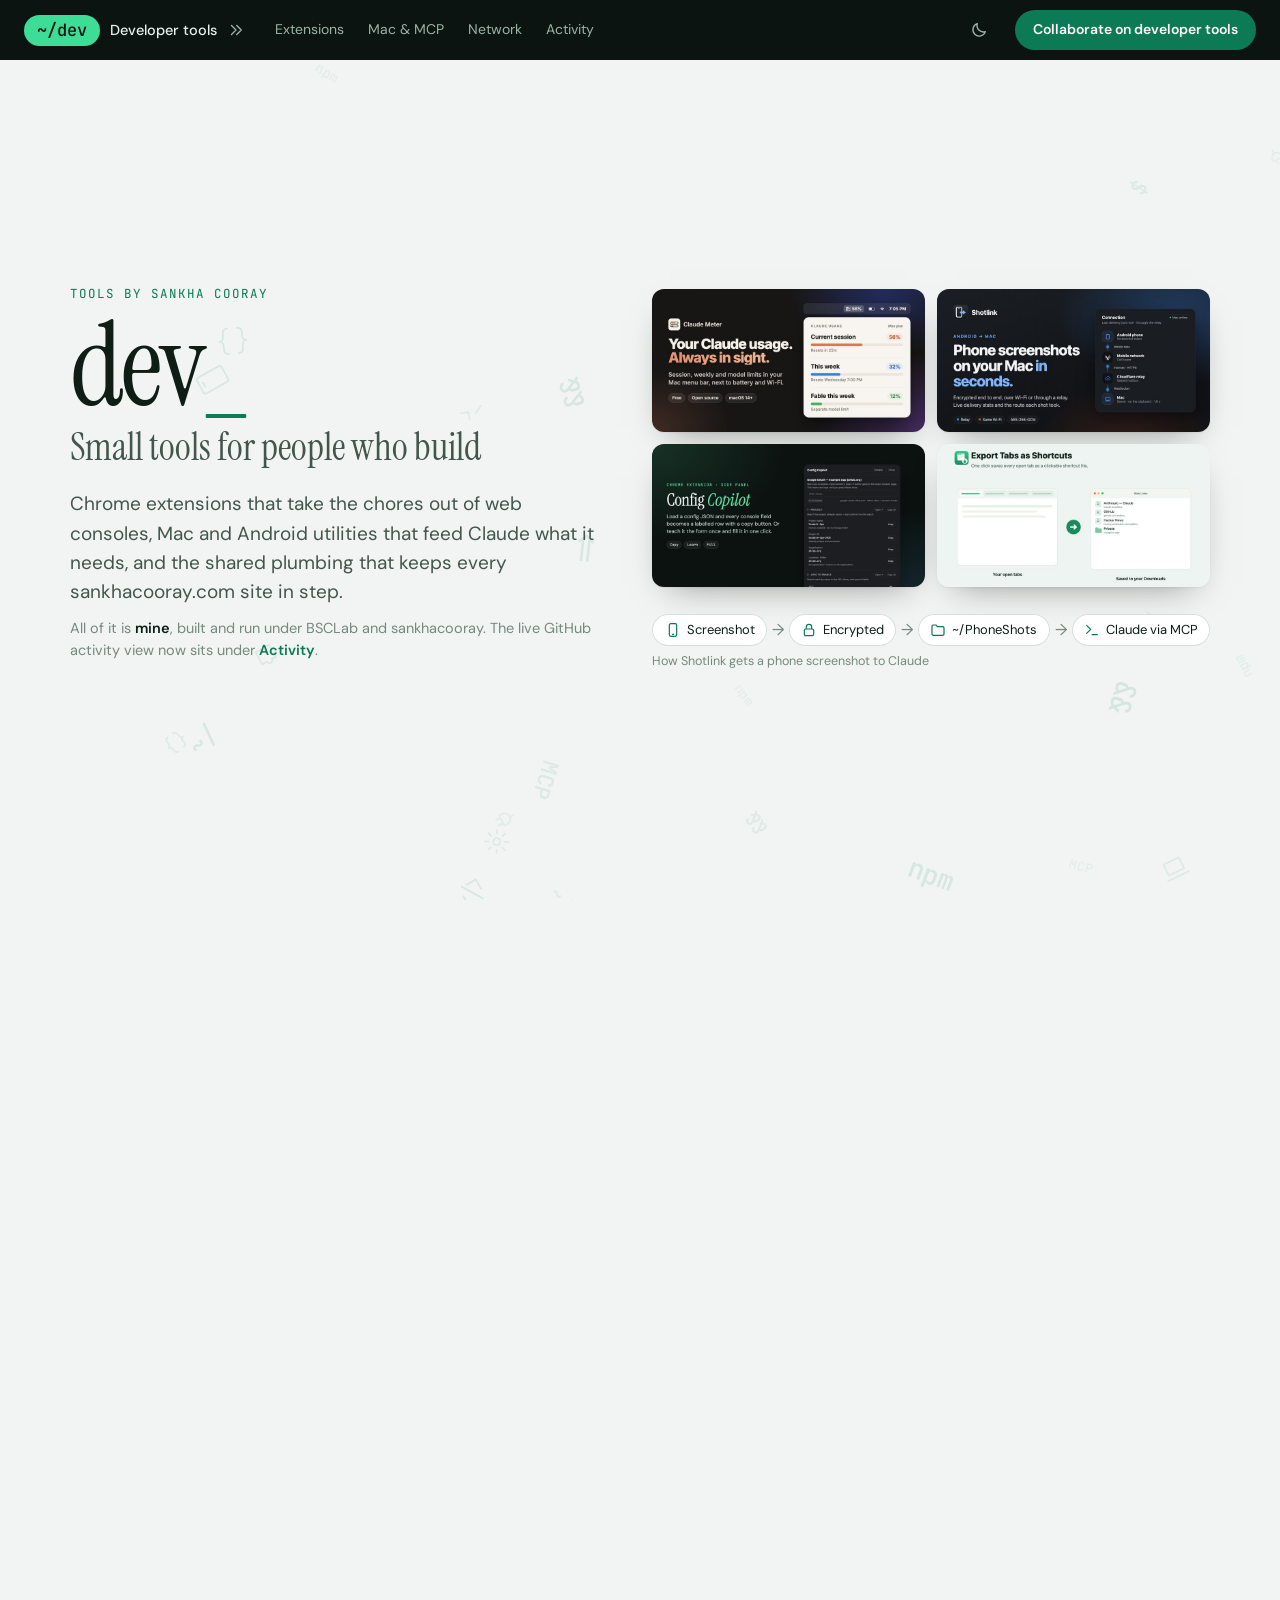
==== commit ef00cf11: "Turn dev into the developer-tools hub; move the GitHub activity dashboard to /activity/ - index.html" ====
--- a/index.html
+++ b/index.html
@@ -3,1375 +3,425 @@
 <head>
 <meta charset="UTF-8">
 <meta name="viewport" content="width=device-width, initial-scale=1.0, viewport-fit=cover">
-<title>dev — Sankha Cooray · a small private lab</title>
-<meta name="description" content="Live view of what Sankha is making — a 365-day contribution canvas, the daily rhythm of commits, and a full-screen 360° cosmos of repos. Built from the GitHub GraphQL API.">
+<title>dev — Sankha Cooray · developer tools</title>
+<meta name="description" content="Developer tools by Sankha Cooray: Chrome extensions, a Claude usage meter, Shotlink and MCP servers, plus the shared plumbing behind sankhacooray.com.">
 <link rel="canonical" href="https://dev.sankhacooray.com/">
 
 <meta property="og:type" content="website">
-<meta property="og:site_name" content="dev — Sankha Cooray">
-<meta property="og:title" content="dev — Sankha Cooray · a small private lab">
-<meta property="og:description" content="Live view of what Sankha is making — a year of small daily experiments, with a 360° cosmos of every repo you can fly through.">
+<meta property="og:site_name" content="dev · Sankha Cooray">
+<meta property="og:title" content="dev — Sankha Cooray · developer tools">
+<meta property="og:description" content="Developer tools by Sankha Cooray: Chrome extensions, a Claude usage meter, Shotlink and MCP servers, plus the shared plumbing behind sankhacooray.com.">
 <meta property="og:url" content="https://dev.sankhacooray.com/">
-<meta property="og:locale" content="en_US">
-
+<meta property="og:image" content="https://dev.sankhacooray.com/og.png?v=1">
+<meta property="og:image:type" content="image/png">
+<meta property="og:image:width" content="1200">
+<meta property="og:image:height" content="630">
+<meta property="og:image:alt" content="dev.sankhacooray.com: developer tools, with Claude Meter, Shotlink, Config Copilot and Export Tabs">
+<meta property="og:locale" content="en_SG">
 <meta name="twitter:card" content="summary_large_image">
-<meta name="twitter:title" content="dev — Sankha Cooray · a small private lab">
-<meta name="twitter:description" content="A year of small daily experiments — with a 360° cosmos of every repo.">
-
-<meta name="theme-color" content="#0d0c0a">
-
-<link href="https://fonts.googleapis.com/css2?family=Instrument+Serif:ital@0;1&family=DM+Sans:wght@300;400;500;600;700&family=JetBrains+Mono:wght@400;500&display=swap" rel="stylesheet">
-
+<meta name="twitter:title" content="dev — Sankha Cooray · developer tools">
+<meta name="twitter:description" content="Developer tools by Sankha Cooray: Chrome extensions, a Claude usage meter, Shotlink and MCP servers, plus the shared plumbing behind sankhacooray.com.">
+<meta name="twitter:image" content="https://dev.sankhacooray.com/og.png?v=1">
+<meta name="twitter:image:alt" content="dev.sankhacooray.com: developer tools, with Claude Meter, Shotlink, Config Copilot and Export Tabs">
+
+<link rel="icon" type="image/svg+xml" href="/icon.svg">
+<link rel="icon" type="image/png" sizes="192x192" href="/icon-192.png">
+<link rel="apple-touch-icon" sizes="180x180" href="/apple-touch-icon.png">
+<link rel="manifest" href="/manifest.webmanifest">
+<meta name="theme-color" content="#0c1411">
+<meta name="apple-mobile-web-app-capable" content="yes">
+<meta name="apple-mobile-web-app-status-bar-style" content="black-translucent">
+<meta name="apple-mobile-web-app-title" content="dev">
+
+<link rel="preconnect" href="https://fonts.googleapis.com">
+<link rel="preconnect" href="https://fonts.gstatic.com" crossorigin>
+<link href="https://fonts.googleapis.com/css2?family=Instrument+Serif:ital@0;1&family=DM+Sans:wght@400;500;600;700&family=JetBrains+Mono:wght@400;500&display=swap" rel="stylesheet">
+<script>(function(){try{var t=localStorage.getItem("sc-theme");if(t==="light"||t==="dark")document.documentElement.setAttribute("data-theme",t);}catch(e){}})();</script>
 <style>
-:root {
-  --bg: #0d0c0a;
-  --surface: #15140f;
-  --surface-2: #1f1d16;
-  --border: #2b2820;
-  --border-soft: #1c1a14;
-  --text: #f3eedf;
-  --text-dim: #b3ab92;
-  --text-muted: #6f6957;
-  --accent: #e8985c;        /* saffron */
-  --accent-dim: #a86d3d;
-  --accent-soft: rgba(232,152,92,0.10);
-  --teal: #6fb8ad;          /* muted teal */
-  --teal-dim: #4a847b;
-  --teal-soft: rgba(111,184,173,0.10);
-  --rose: #c97b7b;
-  --radius: 10px;
-  --radius-sm: 6px;
-  --maxw: 1080px;
+/* Terminal palette: near-black green app bar, cool paper page, one phosphor-green accent */
+:root{
+  --bg:#f1f4f2; --surface:#ffffff; --surface2:#e5ebe7; --line:#d5dfd9;
+  --text:#0f1d17; --dim:#43564d; --muted:#76887f;
+  --accent:#0b7a55; --accent-hi:#0e8f64; --accent-soft:#0b7a5514; --mark:#3ddc97;
+  --bar:#0c1411; --bar-text:#e8f1ec; --bar-dim:#9cb2a7;
+  --cta-text:#ffffff; --card-hover:#f2f8f4; --mine:#0b7a55; --android:#2e8b57;
+  --serif:"Instrument Serif",Georgia,serif; --sans:"DM Sans",system-ui,sans-serif; --mono:"JetBrains Mono",ui-monospace,Menlo,monospace;
+  --page-bg:#f1f4f2; --maxw:1180px;
 }
-
-* { margin: 0; padding: 0; box-sizing: border-box; }
-html { scroll-behavior: smooth; -webkit-text-size-adjust: 100%; }
-
-body {
-  font-family: 'DM Sans', system-ui, sans-serif;
-  background: var(--bg);
-  color: var(--text);
-  min-height: 100vh;
-  line-height: 1.55;
-  -webkit-font-smoothing: antialiased;
-  background-image:
-    radial-gradient(900px 500px at 15% -10%, rgba(232,152,92,0.06), transparent 60%),
-    radial-gradient(700px 400px at 100% 30%, rgba(111,184,173,0.04), transparent 60%);
+@media (prefers-color-scheme:dark){:root:not([data-theme="light"]){
+  --bg:#0a100d; --surface:#111a16; --surface2:#17231e; --line:#24332c;
+  --text:#e6efea; --dim:#b3c3bb; --muted:#81958b;
+  --accent:#4fd9a0; --accent-hi:#6be6b3; --accent-soft:#4fd9a01f; --mark:#3ddc97;
+  --bar:#060a08; --bar-text:#e6efea; --bar-dim:#8fa69a;
+  --cta-text:#06140e; --card-hover:#16211c; --mine:#4fd9a0; --android:#5fcf8f; --page-bg:#0a100d; color-scheme:dark}}
+:root[data-theme="dark"]{
+  --bg:#0a100d; --surface:#111a16; --surface2:#17231e; --line:#24332c;
+  --text:#e6efea; --dim:#b3c3bb; --muted:#81958b;
+  --accent:#4fd9a0; --accent-hi:#6be6b3; --accent-soft:#4fd9a01f; --mark:#3ddc97;
+  --bar:#060a08; --bar-text:#e6efea; --bar-dim:#8fa69a;
+  --cta-text:#06140e; --card-hover:#16211c; --mine:#4fd9a0; --android:#5fcf8f; --page-bg:#0a100d; color-scheme:dark}
+
+/* rule 14: body is the scroller, no bounce, no white edge */
+html{height:100%;overflow:hidden;background:var(--page-bg);overscroll-behavior:none}
+body{height:100%;margin:0;overflow-y:auto;overflow-x:hidden;overscroll-behavior:none;background:var(--bg);color:var(--text);font-family:var(--sans);font-size:16px;line-height:1.55;-webkit-font-smoothing:antialiased}
+a{color:inherit}
+.wrap{max-width:var(--maxw);margin:0 auto;padding-left:max(20px,env(safe-area-inset-left,0px));padding-right:max(20px,env(safe-area-inset-right,0px))}
+
+/* ambient particle field behind everything (pointer-events off) */
+#bg{position:fixed;inset:0;width:100%;height:100%;z-index:0;pointer-events:none;display:block}
+main{position:relative;z-index:1}
+/* app bar (rule 7: no bottom border) */
+.topbar{position:sticky;top:0;z-index:20;background:var(--bar);color:var(--bar-text);padding-top:env(safe-area-inset-top,0px)}
+.topbar .wrap{max-width:none;display:flex;align-items:center;gap:18px;height:60px;padding-left:max(24px,env(safe-area-inset-left,0px));padding-right:max(24px,env(safe-area-inset-right,0px))}
+.brand{display:flex;align-items:center;gap:10px;text-decoration:none;color:var(--bar-text)}
+.hubchip{font-family:var(--mono);font-size:17px;font-weight:500;line-height:1;padding:7px 13px;border-radius:999px;background:var(--mark);color:#06140e;letter-spacing:0}
+.brand .lbl{font-size:14.5px;font-weight:500;color:var(--bar-text)}
+.chev{width:18px;height:18px;color:var(--bar-dim)}
+.nav{margin-left:2px}
+.nav{display:flex;gap:4px}
+.nav a{color:var(--bar-dim);text-decoration:none;font-size:14px;padding:6px 10px;border-radius:999px}
+.nav a:hover{color:var(--bar-text);background:#ffffff14}
+.nav a{display:inline-flex;align-items:center;gap:7px;transition:background-color .25s ease,color .25s ease}
+.nav a[aria-current="true"]{color:var(--bar-text);background:#ffffff1f;font-weight:600}
+.spacer{flex:1}
+.iconbtn{all:unset;cursor:pointer;width:36px;height:36px;border-radius:999px;display:grid;place-items:center;color:var(--bar-dim)}
+.iconbtn:hover{color:var(--bar-text);background:#ffffff14}
+/* the toggle shows the theme it switches TO: moon on light, sun on dark */
+.ico-sun{display:none}
+@media (prefers-color-scheme:dark){:root:not([data-theme="light"]) .ico-sun{display:block}:root:not([data-theme="light"]) .ico-moon{display:none}}
+:root[data-theme="dark"] .ico-sun{display:block}:root[data-theme="dark"] .ico-moon{display:none}
+.iconbtn:focus-visible,.cta:focus-visible,.card a:focus-visible{outline:2px solid var(--mark);outline-offset:2px}
+/* rule 10/12: one primary CTA, theme colour, named for the task */
+.cta{display:inline-flex;align-items:center;gap:0;background:var(--accent);color:var(--cta-text);text-decoration:none;font-weight:600;font-size:14px;padding:9px 18px;border-radius:999px;white-space:nowrap;transition:background .15s,box-shadow .15s}
+.cta:hover{background:var(--accent-hi);box-shadow:0 0 0 4px var(--accent-soft),0 6px 20px -6px var(--accent)}
+
+/* groups (rules 1, 4, 5) */
+main{display:block}
+.group{box-sizing:border-box;display:flex;flex-direction:column;justify-content:center;padding-block:clamp(18px,3.4vh,48px);scroll-margin-top:var(--bar-h,60px)}
+.group > .wrap{width:100%;box-sizing:border-box}
+.eyebrow{font-family:var(--mono);font-size:12.5px;letter-spacing:.08em;text-transform:uppercase;color:var(--accent)}
+h1{font-family:var(--serif);font-weight:400;font-size:clamp(64px,13vh,132px);line-height:.92;margin:.08em 0 .05em;letter-spacing:-.02em}
+h1 .dot{color:var(--accent);animation:blink 1.1s steps(1) infinite}
+@keyframes blink{50%{opacity:0}}
+.sub{font-family:var(--serif);font-size:clamp(26px,4.2vh,40px);line-height:1.15;margin:0;color:var(--dim)}
+.lede{font-size:clamp(16px,2.25vh,19px);color:var(--dim);max-width:58ch;margin:clamp(12px,2.2vh,22px) 0 0}
+.role-line{font-size:14.5px;color:var(--muted);max-width:60ch;margin-top:10px}
+.role-line b{color:var(--text);font-weight:600}
+.role-line a{color:var(--accent);text-decoration:none;font-weight:600}
+.role-line a:hover{text-decoration:underline}
+
+.hero > *{min-width:0}
+.hero{display:grid;grid-template-columns:minmax(0,1fr) minmax(0,1.05fr);gap:clamp(24px,4vw,56px);align-items:center}
+.collage{display:grid;grid-template-columns:1fr 1fr;gap:12px}
+.shot{margin:0;border-radius:12px;overflow:hidden;background:var(--surface);box-shadow:0 1px 2px #0000000d,0 14px 34px -18px #0c141180,inset 0 0 0 1px var(--line);aspect-ratio:1200/630}
+.shot img{display:block;width:100%;height:100%;object-fit:contain}
+/* rule 6/16: the SPARK pipeline, one line */
+.strip{display:flex;flex-wrap:nowrap;align-items:stretch;gap:5px;margin-top:clamp(16px,3vh,30px)}
+.step{flex:1 1 auto;min-width:max-content;justify-content:center;display:flex;align-items:center;gap:6px;background:var(--surface);box-shadow:inset 0 0 0 1px var(--line);border-radius:999px;padding:6px 10px;font-size:13px;white-space:nowrap}
+.step svg{width:16px;height:16px;flex:none;color:var(--accent)}
+.step span{overflow:hidden;text-overflow:ellipsis}
+.arrow{align-self:center;color:var(--muted);flex:none}
+.strip-cap{font-size:12.5px;color:var(--muted);margin-top:6px}
+
+.ghead{display:grid;grid-template-columns:minmax(0,1fr) auto;gap:6px 24px;align-items:end;margin-bottom:clamp(14px,2.6vh,26px)}
+.ghead h2{font-family:var(--serif);font-weight:400;font-size:clamp(30px,5vh,46px);line-height:1.05;margin:0}
+.ghead p{margin:6px 0 0;color:var(--dim);max-width:62ch;font-size:clamp(15px,2.1vh,17.5px)}
+.ctx{font-family:var(--mono);font-size:12.5px;color:var(--muted);white-space:nowrap}
+.ctx .n{color:var(--text)}
+
+.cards{display:grid;grid-template-columns:repeat(auto-fill,minmax(230px,1fr));gap:16px}
+/* parts: a product's components (backends, earlier versions), listed on hover or tap */
+.card{position:relative}
+.parts{all:unset;display:inline-flex;align-items:center;gap:5px;font-size:12px;color:var(--dim);padding:2px 9px;border-radius:999px;box-shadow:inset 0 0 0 1px var(--line);cursor:help;white-space:nowrap}
+.parts svg{width:13px;height:13px;color:var(--accent)}
+.parts:focus-visible{outline:2px solid var(--mark);outline-offset:2px}
+.pop{position:absolute;top:0;left:0;right:0;aspect-ratio:1200/630;z-index:5;display:flex;flex-direction:column;justify-content:center;padding:12px 16px;box-sizing:border-box;overflow:hidden;background:color-mix(in srgb,var(--surface) 62%,transparent);backdrop-filter:blur(14px) saturate(1.3);-webkit-backdrop-filter:blur(14px) saturate(1.3);opacity:0;visibility:hidden;transition:opacity .3s ease,visibility 0s linear .3s;pointer-events:none;white-space:normal}
+.parts:hover + .pop,.parts:focus + .pop,.parts.on + .pop{opacity:1;visibility:visible;transition:opacity .3s ease .25s,visibility 0s linear .25s}
+.pop b{display:block;font-size:11px;letter-spacing:.06em;text-transform:uppercase;color:var(--muted);font-weight:600;margin-bottom:6px}
+.pop ul{list-style:none;margin:0;padding:0;display:flex;flex-direction:column;gap:7px}
+.pop li{font-size:13.5px;line-height:1.3;color:var(--text);font-weight:500}
+.pop li span{display:block;font-size:12px;color:var(--muted)}
+.pop code{font-family:var(--mono);font-size:11.5px;color:var(--accent)}
+.pop .k{font-style:normal}
+/* narrow cards: names and repos only; the list may run past the thumbnail */
+.subgroup .pop{aspect-ratio:auto;min-height:calc(100% * 0 + 1px);padding:10px 14px}
+.subgroup .pop .k{display:none}
+.subgroup .pop ul{gap:5px}
+.subgroup .pop li{font-size:13px}
+/* rows that share one screen between small groups (rule 3); headings share one top line (symmetry) */
+.row{display:grid;grid-template-rows:auto auto;column-gap:28px;row-gap:0;align-items:start}
+.subgroup{min-width:0;scroll-margin-top:var(--bar-h,60px);display:grid;grid-row:span 2;grid-template-rows:subgrid}
+.subgroup .ghead{align-self:start;grid-template-columns:minmax(0,1fr)}
+.subgroup .ghead h2{font-size:clamp(26px,4vh,36px)}
+.subgroup .ghead p{font-size:clamp(14px,1.9vh,16px)}
+.subgroup .cards,.solo .cards{grid-template-columns:repeat(var(--n),minmax(0,1fr))}
+.card{display:flex;flex-direction:column;background:var(--surface);border-radius:14px;overflow:hidden;box-shadow:0 1px 2px #0000000d,0 10px 28px -20px #0c141166,inset 0 0 0 1px var(--line);transition:background-color .2s}
+.card:hover{background:var(--card-hover)}
+.card:hover .art.blank{background:linear-gradient(140deg,var(--accent-soft),transparent 70%),var(--card-hover)}
+.art{aspect-ratio:1200/630;background:var(--surface2);position:relative;overflow:hidden}
+.art img{display:block;width:100%;height:100%;object-fit:cover;object-position:top}
+.art.fallback{display:grid;place-items:center;background:radial-gradient(120% 90% at 20% 0%,var(--accent-soft),transparent 60%),linear-gradient(140deg,var(--surface2),var(--bg))}
+.art.fallback svg{width:clamp(44px,8vh,72px);height:auto;color:var(--accent);opacity:.55;transition:opacity .45s ease}
+.art.fallback .live-og{position:absolute;inset:0;opacity:0;transition:opacity .45s ease}
+.art.fallback.loaded .live-og{opacity:1}
+.art.fallback.loaded svg{opacity:0}
+.yrs{position:absolute;top:10px;left:10px;z-index:1;font-family:var(--mono);font-size:11.5px;font-weight:500;padding:3px 9px;border-radius:999px;background:color-mix(in srgb,var(--bar) 82%,transparent);color:var(--bar-text);backdrop-filter:blur(6px);-webkit-backdrop-filter:blur(6px);font-variant-numeric:tabular-nums;letter-spacing:.02em}
+.art.blank{display:grid;place-items:center;background:linear-gradient(140deg,var(--accent-soft),transparent 70%),var(--surface2)}
+.art.blank svg{width:clamp(44px,8vh,72px);height:auto;color:var(--accent);opacity:.75}
+.cbody{padding:14px 16px 16px;display:flex;flex-direction:column;gap:8px;flex:1}
+.ctop{display:flex;align-items:center;gap:8px}
+.card h3{margin:0;font-size:16.5px;font-weight:600;line-height:1.25}
+.role{margin-left:auto;font-size:11.5px;font-weight:600;padding:3px 9px;border-radius:999px;white-space:nowrap}
+.role.mine{background:var(--accent);color:var(--cta-text)}
+.role.co{background:var(--accent-soft);color:var(--accent);box-shadow:inset 0 0 0 1px var(--accent)}
+.role.contrib{background:var(--surface2);color:var(--dim)}
+.card p{margin:0;color:var(--dim);font-size:14.5px;line-height:1.5}
+.cfoot{margin-top:auto;display:flex;align-items:center;gap:8px;font-size:12.5px;color:var(--muted)}
+.plats{display:inline-flex;gap:4px}
+.pi{width:14px;height:14px}
+.pi-android{color:var(--android)}.pi-web,.pi-chrome{color:var(--accent)}.pi-mac,.pi-term{color:var(--text)}
+.org{overflow:hidden;text-overflow:ellipsis;white-space:nowrap;flex:1;min-width:0}
+.cfoot .parts{margin-left:4px}
+.open{margin-left:auto;font-weight:600;color:var(--accent);text-decoration:none;white-space:nowrap}
+.open:hover{text-decoration:underline}
+
+.connect{display:grid;grid-template-columns:minmax(0,1fr) minmax(0,1fr);gap:16px}
+.panel{background:var(--surface);border-radius:14px;padding:clamp(16px,3vh,26px) 22px;box-shadow:inset 0 0 0 1px var(--line)}
+.panel h3{margin:0 0 4px;font-size:15px;font-weight:600}
+.panel .hint{margin:0 0 12px;font-size:13.5px;color:var(--muted)}
+.chips{display:flex;flex-wrap:wrap;gap:8px}
+.chip{font-size:13.5px;padding:5px 12px;border-radius:999px;line-height:1.3}
+.chip.core{background:var(--accent-soft);color:var(--accent);font-weight:600}
+.chip.rel{box-shadow:inset 0 0 0 1px var(--line);color:var(--dim)}
+.chip.ven{font-family:var(--mono);font-size:13px;background:var(--surface2);color:var(--dim);cursor:help}
+.chip.ven.ok{background:var(--accent-soft);color:var(--accent)}
+.chip.ven.ok::before{content:"✓ "}
+
+/* rules 5, 18: footer, one line, pinned to the bottom of the last screen */
+.last{justify-content:flex-start}
+.last > .wrap:first-child{margin-top:auto}
+.footer{margin-top:auto;padding-top:clamp(18px,4vh,40px)}
+.footer .wrap{display:flex;flex-wrap:wrap;justify-content:center;align-items:center;gap:6px 14px;font-size:13.5px;color:var(--muted)}
+.footer a{text-decoration:none;color:var(--dim)}
+.footer a:hover{color:var(--accent)}
+.info{all:unset;cursor:help;width:20px;height:20px;border-radius:50%;display:inline-grid;place-items:center;font-size:12px;box-shadow:inset 0 0 0 1px var(--line);color:var(--dim);position:relative;z-index:41}
+.glass{position:fixed;inset:0;z-index:40;display:grid;place-items:center;background:color-mix(in srgb,var(--bg) 55%,transparent);backdrop-filter:blur(14px) saturate(1.2);-webkit-backdrop-filter:blur(14px) saturate(1.2);opacity:0;visibility:hidden;transition:opacity .45s ease,visibility 0s linear .45s;pointer-events:none;padding:24px}
+.glass.on{opacity:1;visibility:visible;transition:opacity .45s ease,visibility 0s}
+.glass .msg{max-width:52ch;font-size:17px;line-height:1.6;color:var(--text);text-align:left}
+.glass .msg b{font-weight:600}
+
+@media (max-width:900px){
+  .nav,.brand .lbl,.chev{display:none}
+  .hero{grid-template-columns:minmax(0,1fr)}
+  .connect{grid-template-columns:minmax(0,1fr)}
+  .ghead{grid-template-columns:minmax(0,1fr)}
+  .row{grid-template-columns:minmax(0,1fr)!important;grid-template-rows:none;row-gap:28px}
+  .subgroup{grid-row:auto;grid-template-rows:auto auto}
+  .subgroup .cards,.solo .cards{grid-template-columns:repeat(auto-fill,minmax(230px,1fr))}
+  .strip{overflow-x:auto;scrollbar-width:none}
+  .step{flex:0 0 auto}
 }
-
-a { color: var(--accent); text-decoration: none; }
-a:hover { color: var(--text); }
-
-.container { max-width: var(--maxw); margin: 0 auto; padding: 0 1.5rem; }
-
-/* ───────── header ───────── */
-header.site {
-  padding: 3rem 0 1.5rem;
+@media (max-width:520px){
+  .cta .long{display:none}
 }
-.site-id {
-  display: flex; gap: 1.25rem; align-items: flex-start;
-  flex-wrap: wrap;
-}
-.site-id > div { min-width: 0; flex: 1 1 240px; }
-.avatar {
-  width: 64px; height: 64px; border-radius: 50%;
-  background: var(--surface-2);
-  border: 1px solid var(--border);
-  object-fit: cover;
-  flex-shrink: 0;
-}
-.site-id h1 {
-  font-family: 'Instrument Serif', serif;
-  font-weight: 400;
-  font-size: clamp(2.2rem, 5vw, 3rem);
-  line-height: 1.05;
-  letter-spacing: -0.01em;
-  color: var(--text);
-}
-.site-id h1 .accent { color: var(--accent); font-style: italic; }
-.site-id .sub {
-  color: var(--text-dim);
-  font-size: 1rem;
-  margin-top: 0.4rem;
-  max-width: 50ch;
-}
-.site-id .links {
-  margin-top: 0.6rem;
-  display: flex; gap: 0.5rem 1rem; flex-wrap: wrap;
-  font-size: 0.85rem;
-  font-family: 'JetBrains Mono', monospace;
-  color: var(--text-muted);
-}
-.site-id .sub { overflow-wrap: anywhere; }
-.site-id .links a { color: var(--text-dim); }
-.site-id .links a:hover { color: var(--accent); }
-
-/* ───────── stats strip ───────── */
-.stats {
-  display: grid;
-  grid-template-columns: repeat(4, 1fr);
-  gap: 1px;
-  background: var(--border);
-  border: 1px solid var(--border);
-  border-radius: var(--radius);
-  margin: 2rem 0 1.5rem;
-  overflow: hidden;
-}
-.stat {
-  background: var(--surface);
-  padding: 1rem 1.25rem;
-}
-.stat .n {
-  font-family: 'Instrument Serif', serif;
-  font-size: 1.85rem;
-  line-height: 1;
-  color: var(--text);
-}
-.stat .l {
-  font-size: 0.7rem;
-  text-transform: uppercase;
-  letter-spacing: 0.08em;
-  color: var(--text-muted);
-  margin-top: 0.4rem;
-}
-@media (max-width: 640px) {
-  .stats { grid-template-columns: repeat(2, 1fr); }
-}
-
-/* ───────── view container ───────── */
-.view { display: none; }
-.view.active { display: block; }
-
-section.block { margin: 2.5rem 0; }
-section.block h2 {
-  font-family: 'Instrument Serif', serif;
-  font-weight: 400;
-  font-size: 1.6rem;
-  color: var(--text);
-  margin-bottom: 0.4rem;
-}
-section.block .lead {
-  color: var(--text-dim);
-  font-size: 0.95rem;
-  max-width: 55ch;
-  margin-bottom: 1.25rem;
-}
-
-/* ───────── LAB view ───────── */
-.lab-grid {
-  display: grid;
-  grid-template-columns: repeat(auto-fill, minmax(170px, 1fr));
-  gap: 0.75rem;
-}
-.lab-tile {
-  background: var(--surface);
-  border: 1px solid var(--border);
-  border-radius: var(--radius);
-  padding: 1rem;
-  display: flex; flex-direction: column;
-  min-height: 110px;
-  position: relative;
-  transition: transform 160ms, border-color 160ms, background 160ms;
-  overflow: hidden;
-}
-.lab-tile:hover {
-  transform: translateY(-2px);
-  border-color: var(--accent-dim);
-  background: var(--surface-2);
-}
-.lab-tile .tname {
-  font-family: 'JetBrains Mono', monospace;
-  font-size: 0.85rem;
-  color: var(--text);
-  font-weight: 500;
-  line-height: 1.25;
-  word-break: break-word;
-}
-.lab-tile .tdesc {
-  font-size: 0.78rem;
-  color: var(--text-dim);
-  margin-top: 0.4rem;
-  flex: 1;
-  display: -webkit-box;
-  -webkit-line-clamp: 3;
-  -webkit-box-orient: vertical;
-  overflow: hidden;
-}
-.lab-tile .tmeta {
-  display: flex; justify-content: space-between; align-items: center;
-  margin-top: 0.75rem;
-  font-family: 'JetBrains Mono', monospace;
-  font-size: 0.7rem;
-  color: var(--text-muted);
-}
-.lab-tile .lang-dot {
-  display: inline-block;
-  width: 8px; height: 8px;
-  border-radius: 50%;
-  margin-right: 0.4rem;
-  vertical-align: middle;
-}
-.lab-tile .pulse {
-  position: absolute; top: 0.6rem; right: 0.6rem;
-  width: 7px; height: 7px; border-radius: 50%;
-  background: var(--accent);
-  box-shadow: 0 0 0 0 var(--accent);
-}
-.lab-tile.fresh .pulse { animation: pulse 1.8s ease-out infinite; }
-@keyframes pulse {
-  0%   { box-shadow: 0 0 0 0 rgba(232,152,92,0.55); }
-  70%  { box-shadow: 0 0 0 10px rgba(232,152,92,0); }
-  100% { box-shadow: 0 0 0 0 rgba(232,152,92,0); }
-}
-
-/* commit feed */
-.commit-feed {
-  list-style: none;
-  border-left: 1px solid var(--border);
-  padding-left: 1rem;
-}
-.commit-feed li {
-  padding: 0.65rem 0;
-  border-bottom: 1px dashed var(--border-soft);
-  position: relative;
-}
-.commit-feed li:last-child { border-bottom: 0; }
-.commit-feed li::before {
-  content: '';
-  position: absolute;
-  left: -1.3rem;
-  top: 1.05rem;
-  width: 7px; height: 7px;
-  border-radius: 50%;
-  background: var(--text-muted);
-  border: 2px solid var(--bg);
-}
-.commit-feed li.fresh::before { background: var(--accent); }
-.commit-feed .cmsg {
-  color: var(--text);
-  font-size: 0.92rem;
-  line-height: 1.4;
-}
-.commit-feed .cmeta {
-  font-family: 'JetBrains Mono', monospace;
-  font-size: 0.72rem;
-  color: var(--text-muted);
-  margin-top: 0.2rem;
-}
-.commit-feed .cmeta a { color: var(--text-dim); }
-.commit-feed .cmeta a:hover { color: var(--accent); }
-
-/* contribution calendar */
-.calendar-wrap {
-  background: var(--surface);
-  border: 1px solid var(--border);
-  border-radius: var(--radius);
-  padding: 1rem;
-  overflow-x: auto;
-}
-.calendar-svg { display: block; min-width: 100%; }
-.cal-cell { transition: fill 200ms; }
-.cal-month-label, .cal-weekday-label {
-  font-family: 'JetBrains Mono', monospace;
-  font-size: 9px;
-  fill: var(--text-muted);
-}
-
-/* ───────── RHYTHM · flattened summary ───────── */
-.rhythm-line {
-  color: var(--text-dim);
-  font-size: 1.05rem;
-  max-width: 56ch;
-  margin-bottom: 0.6rem;
-}
-.rhythm-line .big {
-  font-family: 'Instrument Serif', serif;
-  font-size: 1.9rem;
-  color: var(--accent);
-  font-style: italic;
-  line-height: 1;
-}
-
-/* ───────── "Browse Code Cosmic" feature button (centered CTA) ───────── */
-.cosmic-cta {
-  display: flex; flex-direction: column; align-items: center;
-  text-align: center;
-  margin: 3rem 0 2.5rem;
-}
-.cosmic-launch {
-  display: inline-flex; align-items: center; gap: 0.65rem;
-  padding: 0.9rem 1.7rem;
-  background: linear-gradient(180deg, rgba(232,152,92,0.16), rgba(232,152,92,0.06));
-  border: 1px solid var(--accent-dim);
-  border-radius: 999px;
-  color: var(--text);
-  font-family: 'JetBrains Mono', monospace;
-  font-size: 0.86rem;
-  letter-spacing: 0.02em;
-  cursor: pointer;
-  box-shadow: 0 6px 26px rgba(232,152,92,0.16);
-  transition: border-color 200ms, color 200ms, transform 160ms, box-shadow 200ms, background 200ms;
-}
-.cosmic-launch:hover {
-  color: var(--bg);
-  background: var(--accent);
-  border-color: var(--accent);
-  transform: translateY(-2px);
-  box-shadow: 0 10px 34px rgba(232,152,92,0.32);
-}
-.cosmic-launch .fab-spark {
-  width: 16px; height: 16px; color: var(--accent); flex: 0 0 auto;
-  animation: fab-twinkle 3.2s ease-in-out infinite;
-}
-.cosmic-launch:hover .fab-spark { color: var(--bg); }
-@keyframes fab-twinkle {
-  0%, 100% { opacity: 0.6; transform: scale(0.92) rotate(0deg); }
-  50%      { opacity: 1;   transform: scale(1.08) rotate(8deg); }
-}
-.cosmic-cta-sub {
-  margin-top: 0.7rem;
-  font-family: 'JetBrains Mono', monospace;
-  font-size: 0.72rem;
-  color: var(--text-muted);
-}
-
-/* ───────── COSMIC · full-screen 360° overlay ───────── */
-.cosmic-overlay {
-  position: fixed; inset: 0;
-  z-index: 1000;
-  background: radial-gradient(ellipse at 50% 45%, #14120d 0%, #060504 70%, #000 100%);
-  overflow: hidden;
-  touch-action: none;
-  opacity: 0;
-  transition: opacity 320ms ease;
-}
-.cosmic-overlay[hidden] { display: none; }
-.cosmic-overlay.show { opacity: 1; }
-#cosmic-canvas { position: absolute; inset: 0; width: 100%; height: 100%; display: block; }
-
-/* center reticle — the "you are looking here" focus ring */
-.cosmic-reticle {
-  position: absolute; left: 50%; top: 50%;
-  width: 46px; height: 46px; margin: -23px 0 0 -23px;
-  border: 1px solid rgba(243,238,223,0.22);
-  border-radius: 50%;
-  pointer-events: none;
-  transition: border-color 160ms, transform 160ms;
-}
-.cosmic-reticle::after {
-  content: ''; position: absolute; left: 50%; top: 50%;
-  width: 3px; height: 3px; margin: -1.5px 0 0 -1.5px;
-  border-radius: 50%; background: rgba(243,238,223,0.45);
-}
-.cosmic-overlay.locked .cosmic-reticle {
-  border-color: var(--accent);
-  transform: scale(1.12);
-}
-
-/* floating tooltip / label for the focused star */
-.cosmic-tip {
-  position: absolute;
-  pointer-events: none;
-  transform: translate(-50%, -140%);
-  background: rgba(8,7,5,0.86);
-  border: 1px solid var(--border);
-  border-radius: var(--radius-sm);
-  padding: 0.55rem 0.7rem;
-  font-family: 'JetBrains Mono', monospace;
-  font-size: 0.76rem;
-  color: var(--text);
-  max-width: 260px;
-  opacity: 0;
-  transition: opacity 140ms;
-  z-index: 1010;
-  white-space: nowrap;
-}
-.cosmic-tip.show { opacity: 1; }
-.cosmic-tip .tt-name { color: var(--accent); font-weight: 500; }
-.cosmic-tip .tt-meta { color: var(--text-dim); font-size: 0.7rem; margin-top: 0.25rem; white-space: normal; }
-.cosmic-tip .tt-open { color: var(--teal); font-size: 0.66rem; margin-top: 0.4rem; letter-spacing: 0.05em; }
-
-/* overlay chrome */
-.cosmic-ui {
-  position: absolute; left: 1.5rem; bottom: 1.4rem;
-  z-index: 1010; pointer-events: none;
-  max-width: min(70vw, 460px);
-}
-.cosmic-ui .cosmic-title {
-  font-family: 'Instrument Serif', serif;
-  font-size: 1.7rem; color: var(--text); line-height: 1;
-}
-.cosmic-ui .cosmic-hint {
-  margin-top: 0.5rem;
-  font-family: 'JetBrains Mono', monospace;
-  font-size: 0.72rem; color: var(--text-muted); line-height: 1.5;
-}
-.cosmic-legend {
-  position: absolute; right: 1.5rem; bottom: 1.4rem;
-  z-index: 1010; pointer-events: none;
-  display: flex; flex-direction: column; gap: 0.35rem;
-  font-family: 'JetBrains Mono', monospace;
-  font-size: 0.68rem; color: var(--text-muted);
-  text-align: right;
-}
-@media (max-width: 640px) { .cosmic-legend { display: none; } }
-.cosmic-close {
-  position: absolute; right: 1.1rem; top: 1.1rem;
-  z-index: 1010;
-  width: 42px; height: 42px; border-radius: 50%;
-  display: grid; place-items: center;
-  background: rgba(8,7,5,0.6);
-  border: 1px solid var(--border);
-  color: var(--text-dim);
-  font-size: 1.1rem; cursor: pointer;
-  backdrop-filter: blur(6px); -webkit-backdrop-filter: blur(6px);
-  transition: color 160ms, border-color 160ms, transform 160ms;
-}
-.cosmic-close:hover { color: var(--text); border-color: var(--accent-dim); transform: rotate(90deg); }
-.cosmic-motion {
-  position: absolute; left: 50%; top: 50%; transform: translate(-50%, -50%);
-  z-index: 1020;
-  padding: 0.85rem 1.4rem;
-  background: var(--accent); color: var(--bg);
-  border: 0; border-radius: 999px;
-  font-family: 'JetBrains Mono', monospace;
-  font-size: 0.82rem; letter-spacing: 0.02em; cursor: pointer;
-  box-shadow: 0 8px 30px rgba(232,152,92,0.3);
-}
-.cosmic-motion[hidden] { display: none; }
-
-/* ───────── footer ───────── */
-footer.site {
-  margin: 4rem 0 2rem;
-  padding-top: 2rem;
-  border-top: 1px solid var(--border-soft);
-  color: var(--text-muted);
-  font-family: 'JetBrains Mono', monospace;
-  font-size: 0.72rem;
-  display: flex; justify-content: space-between; flex-wrap: wrap; gap: 0.5rem;
-}
-footer.site a { color: var(--text-dim); }
-footer.site a:hover { color: var(--accent); }
-
-/* ───────── claude · "developing now" ───────── */
-.claude-card {
-  display: flex; align-items: center; flex-wrap: wrap;
-  gap: 1.25rem 2rem;
-  background: var(--surface);
-  border: 1px solid var(--border);
-  border-radius: var(--radius);
-  padding: 1rem 1.25rem;
-}
-.claude-status {
-  display: flex; align-items: center; gap: 0.6rem;
-  font-family: 'JetBrains Mono', monospace;
-  font-size: 0.85rem;
-  color: var(--text-dim);
-  flex: 1 1 auto;
-}
-.claude-status .claude-state { color: var(--text); }
-.claude-dot {
-  width: 9px; height: 9px; border-radius: 50%;
-  background: var(--text-muted);
-  flex: 0 0 auto;
-}
-.claude-card.live .claude-dot {
-  background: var(--accent);
-  box-shadow: 0 0 0 0 var(--accent);
-  animation: pulse 1.8s ease-out infinite;
-}
-.claude-card.live .claude-state { color: var(--accent); }
-.claude-metrics {
-  display: flex; gap: 1.75rem;
-  flex: 0 0 auto;
-}
-.claude-metrics .cm-n {
-  font-family: 'Instrument Serif', serif;
-  font-size: 1.5rem; line-height: 1;
-  color: var(--text);
-}
-.claude-metrics .cm-l {
-  font-size: 0.65rem;
-  text-transform: uppercase;
-  letter-spacing: 0.08em;
-  color: var(--text-muted);
-  margin-top: 0.35rem;
-}
-@media (max-width: 520px) {
-  .claude-metrics { gap: 1.25rem; }
-  .claude-metrics .cm-n { font-size: 1.25rem; }
-}
-
-/* ───────── loading / error ───────── */
-.skeleton {
-  background: linear-gradient(90deg, var(--surface) 0%, var(--surface-2) 50%, var(--surface) 100%);
-  background-size: 200% 100%;
-  animation: shimmer 1.4s linear infinite;
-}
-@keyframes shimmer {
-  0% { background-position: 200% 0; }
-  100% { background-position: -200% 0; }
-}
-.error-banner {
-  padding: 0.85rem 1rem;
-  background: rgba(201,123,123,0.08);
-  border: 1px solid rgba(201,123,123,0.3);
-  border-radius: var(--radius-sm);
-  color: var(--rose);
-  font-size: 0.85rem;
-  font-family: 'JetBrains Mono', monospace;
-  margin: 1rem 0;
-}
-.muted { color: var(--text-muted); font-size: 0.8rem; font-family: 'JetBrains Mono', monospace; }
-
-/* ───────── contact form ───────── */
-.cf-wrap { max-width: 560px; }
-.cf-form[hidden] { display: none; }
-.cf-form fieldset { border: 0; margin: 0; padding: 0; display: grid; gap: 0.9rem; }
-.cf-form fieldset[disabled] { opacity: .55; }
-.cf-field { display: grid; gap: 0.4rem; }
-.cf-field label { font-family: 'JetBrains Mono', monospace; font-size: 0.7rem; text-transform: uppercase; letter-spacing: 1px; color: var(--text-muted); }
-.cf-field input, .cf-field textarea { width: 100%; box-sizing: border-box; background: var(--surface); border: 1px solid var(--border); border-radius: var(--radius-sm); color: var(--text); font-family: inherit; font-size: 0.95rem; padding: 0.7rem 0.85rem; resize: vertical; transition: border-color .18s ease, box-shadow .18s ease; }
-.cf-field input:focus, .cf-field textarea:focus { outline: none; border-color: var(--accent); box-shadow: 0 0 0 3px var(--accent-soft); }
-.cf-field input::placeholder, .cf-field textarea::placeholder { color: var(--text-muted); }
-.cf-hp { position: absolute; left: -9999px; width: 1px; height: 1px; overflow: hidden; }
-.cf-submit { margin-top: 1.1rem; display: inline-flex; align-items: center; justify-content: center; gap: 0.6rem; background: var(--accent); color: var(--bg); border: 0; border-radius: var(--radius-sm); cursor: pointer; font-family: 'JetBrains Mono', monospace; font-size: 0.78rem; text-transform: uppercase; letter-spacing: 1px; padding: 0.8rem 1.3rem; transition: opacity .18s ease, transform .12s ease; }
-.cf-submit:hover { opacity: .9; }
-.cf-submit:active { transform: translateY(1px); }
-.cf-submit.is-loading { pointer-events: none; opacity: .85; }
-.cf-spinner { display: none; width: 14px; height: 14px; border: 2px solid rgba(0,0,0,.3); border-top-color: var(--bg); border-radius: 50%; animation: cf-spin .7s linear infinite; }
-.cf-submit.is-loading .cf-spinner { display: inline-block; }
-@keyframes cf-spin { to { transform: rotate(360deg); } }
-.cf-status { min-height: 18px; margin: 0.8rem 0 0; font-size: 0.85rem; color: #ef6b6b; }
-.cf-success { padding: 0.5rem 0; }
-.cf-success[hidden] { display: none; }
-.cf-check { width: 50px; height: 50px; margin-bottom: 1rem; display: grid; place-items: center; border-radius: 50%; background: var(--accent-soft); color: var(--accent); }
-.cf-success h3 { font-family: 'Instrument Serif', serif; font-weight: 400; font-size: 1.5rem; }
-.cf-success p { color: var(--text-dim); margin: 0.4rem 0 0; font-size: 0.95rem; }
-.cf-again { margin-top: 1.2rem; background: transparent; border: 1px solid var(--border); color: var(--text-dim); border-radius: var(--radius-sm); cursor: pointer; font-family: 'JetBrains Mono', monospace; font-size: 0.72rem; text-transform: uppercase; letter-spacing: 1px; padding: 0.6rem 1rem; transition: border-color .18s ease, color .18s ease; }
-.cf-again:hover { border-color: var(--accent); color: var(--text); }
+@media (prefers-reduced-motion:reduce){*{transition:none!important;scroll-behavior:auto!important}}
 </style>
 </head>
 <body>
-
-<div class="container">
-
-  <header class="site">
-    <div class="site-id">
-      <img id="avatar" class="avatar skeleton" alt="">
-      <div>
-        <h1>Sankha <span class="accent">— a small private lab.</span></h1>
-        <p class="sub" id="bio">Daily small experiments at the edges of code, music, biology, and play. Live view of what I'm making right now — three lenses, same data.</p>
-        <div class="links">
-          <a id="link-gh" href="https://github.com/bsc2fast" target="_blank" rel="noopener">github.com/bsc2fast</a>
-          <a href="https://github.com/sankhacooray" target="_blank" rel="noopener">org/sankhacooray</a>
-          <a href="https://sankhacooray.com" target="_blank" rel="noopener">sankhacooray.com</a>
-        </div>
+<canvas id="bg" aria-hidden="true"></canvas>
+<header class="topbar"><div class="wrap">
+  <a class="brand" href="/" aria-label="dev, developer tools"><span class="hubchip">~/dev</span><span class="lbl">Developer tools</span><svg class="chev" viewBox="0 0 24 24" aria-hidden="true" fill="none" stroke="currentColor" stroke-width="1.8" stroke-linecap="round" stroke-linejoin="round"><path d="M6 6l6 6-6 6M13 6l6 6-6 6"/></svg></a>
+  <nav class="nav" aria-label="Sections"><a href="#extensions">Extensions</a><a href="#tools">Mac & MCP</a><a href="#network">Network</a><a href="#activity">Activity</a></nav>
+  <div class="spacer"></div>
+  <button class="iconbtn" id="theme-toggle" type="button" aria-label="Switch theme" title="Switch theme"><svg class="ico-moon" width="18" height="18" viewBox="0 0 24 24" fill="none" stroke="currentColor" stroke-width="1.8" stroke-linecap="round" stroke-linejoin="round" aria-hidden="true"><path d="M20.5 14.2A8.5 8.5 0 0 1 9.8 3.5a8.5 8.5 0 1 0 10.7 10.7z"/></svg><svg class="ico-sun" width="18" height="18" viewBox="0 0 24 24" fill="none" stroke="currentColor" stroke-width="1.8" stroke-linecap="round" aria-hidden="true"><circle cx="12" cy="12" r="4.2"/><path d="M12 2.5v2.2M12 19.3v2.2M2.5 12h2.2M19.3 12h2.2M5.3 5.3l1.6 1.6M17.1 17.1l1.6 1.6M5.3 18.7l1.6-1.6M17.1 6.9l1.6-1.6"/></svg></button>
+  <a class="cta" href="https://sankhacooray.com/#contact"><span>Collaborate<span class="long"> on developer tools</span></span></a>
+</div></header>
+
+<main id="home">
+  <section class="group" data-solo id="top"><div class="wrap hero">
+    <div>
+      <div class="eyebrow">Tools by Sankha Cooray</div>
+      <h1>dev<span class="dot">_</span></h1>
+      <p class="sub">Small tools for people who build</p>
+      <p class="lede">Chrome extensions that take the chores out of web consoles, Mac and Android utilities that feed Claude what it needs, and the shared plumbing that keeps every sankhacooray.com site in step.</p>
+      <p class="role-line">All of it is <b>mine</b>, built and run under BSCLab and sankhacooray. The live GitHub activity view now sits under <a href="/activity/">Activity</a>.</p>
+    </div>
+    <div>
+      <div class="collage">
+        <figure class="shot"><img src="/thumbs/claude-meter.jpg" alt="Claude Meter in the Mac menu bar" width="800" height="420"></figure>
+        <figure class="shot"><img src="/thumbs/shotlink.jpg" alt="Shotlink, phone screenshots on the Mac" width="800" height="420"></figure>
+        <figure class="shot"><img src="/thumbs/config-copilot.jpg" alt="Config Copilot side panel" width="800" height="420"></figure>
+        <figure class="shot"><img src="/thumbs/tab-export.jpg" alt="Export Tabs as Shortcuts" width="800" height="420"></figure>
       </div>
+      <div class="strip" aria-label="How Shotlink gets a phone screenshot to Claude">
+        <div class="step"><svg viewBox="0 0 24 24" fill="none" stroke="currentColor" stroke-width="1.8"><rect x="6.5" y="2.5" width="11" height="19" rx="2.2"/><path d="M10.5 18.5h3"/></svg><span>Screenshot</span></div>
+        <span class="arrow">→</span>
+        <div class="step"><svg viewBox="0 0 24 24" fill="none" stroke="currentColor" stroke-width="1.8"><rect x="5" y="10.5" width="14" height="10" rx="2"/><path d="M8 10.5V7.5a4 4 0 0 1 8 0v3"/></svg><span>Encrypted</span></div>
+        <span class="arrow">→</span>
+        <div class="step"><svg viewBox="0 0 24 24" fill="none" stroke="currentColor" stroke-width="1.8"><path d="M3 6.5a2 2 0 0 1 2-2h4l2 2.5h8a2 2 0 0 1 2 2V18a2 2 0 0 1-2 2H5a2 2 0 0 1-2-2z"/></svg><span>~/PhoneShots</span></div>
+        <span class="arrow">→</span>
+        <div class="step"><svg viewBox="0 0 24 24" fill="none" stroke="currentColor" stroke-width="1.8" stroke-linecap="round" stroke-linejoin="round"><path d="M4 17l6-6-6-6M12 19h8"/></svg><span>Claude via MCP</span></div>
+      </div>
+      <div class="strip-cap">How Shotlink gets a phone screenshot to Claude</div>
     </div>
-
-    <div class="stats" id="stats">
-      <div class="stat"><div class="n" id="s-contrib">—</div><div class="l">contributions · 12mo</div></div>
-      <div class="stat"><div class="n" id="s-repos">—</div><div class="l">repos touched · 12mo</div></div>
-      <div class="stat"><div class="n" id="s-streak">—</div><div class="l">current streak · days</div></div>
-      <div class="stat"><div class="n" id="s-longest">—</div><div class="l">longest streak · days</div></div>
-    </div>
-
-  </header>
-
-  <main>
-
-    <!-- ───────────── LAB ───────────── -->
-    <section class="view view-lab active" id="view-lab">
-      <section class="block" id="claude-block" hidden>
-        <h2>building with claude</h2>
-        <p class="lead">My daily AI pair. The dot is live when a Claude Code session is actively running on my machine right now.</p>
-        <div class="claude-card" id="claude-card">
-          <div class="claude-status">
-            <span class="claude-dot"></span>
-            <span class="claude-state" id="claude-state">checking…</span>
-          </div>
-          <div class="claude-metrics">
-            <div><div class="cm-n" id="claude-tok-today">—</div><div class="cm-l">tokens · today</div></div>
-            <div><div class="cm-n" id="claude-tok-week">—</div><div class="cm-l">tokens · 7d</div></div>
-            <div><div class="cm-n" id="claude-sess-week">—</div><div class="cm-l">sessions · 7d</div></div>
-          </div>
-        </div>
-      </section>
-
-      <section class="block" id="rhythm-block">
-        <h2>the shape of a day</h2>
-        <p class="rhythm-line">Most makers have a shape to their day. Mine looks like <span class="big" id="peak-hour">—</span> — that's when most of my commits land.</p>
-        <p class="muted">based on the last <span id="rhythm-n">—</span> commits across all repos</p>
-      </section>
-
-      <section class="cosmic-cta">
-        <button class="cosmic-launch" id="cosmicFab" type="button" aria-label="Browse Code Cosmic — open the full-screen 360° cosmos">
-          <svg class="fab-spark" viewBox="0 0 24 24" fill="currentColor" aria-hidden="true">
-            <path d="M12 2l1.6 5.4L19 9l-5.4 1.6L12 16l-1.6-5.4L5 9l5.4-1.6L12 2z"/>
-            <circle cx="19" cy="4" r="1.1"/><circle cx="5.5" cy="18" r="1.4"/>
-          </svg>
-          <span class="fab-label">Browse Code Cosmic</span>
-        </button>
-        <p class="cosmic-cta-sub">a full-screen 360° flythrough of every repo</p>
-      </section>
-
-      <section class="block">
-        <h2>the lab</h2>
-        <p class="lead">Sub-sites I'm tending. Each tile is a live sub-domain on <code>*.sankhacooray.com</code>. A pulse means I pushed in the last 7 days.</p>
-        <div class="lab-grid" id="lab-grid">
-          <div class="lab-tile skeleton" style="height:110px"></div>
-          <div class="lab-tile skeleton" style="height:110px"></div>
-          <div class="lab-tile skeleton" style="height:110px"></div>
-          <div class="lab-tile skeleton" style="height:110px"></div>
-        </div>
-      </section>
-
-      <section class="block">
-        <h2>recent work</h2>
-        <p class="lead">Last 25 commits across everything, freshest on top.</p>
-        <ul class="commit-feed" id="commit-feed">
-          <li class="muted">loading…</li>
-        </ul>
-      </section>
-
-      <section class="block">
-        <h2>one year, day by day</h2>
-        <p class="lead">Every cell is a day. Brighter = busier.</p>
-        <div class="calendar-wrap"><svg class="calendar-svg" id="calendar-svg"></svg></div>
-      </section>
-
-      <section class="block" id="contact">
-        <h2>get in touch</h2>
-        <p class="lead">Working on something, hiring, or just want to compare notes? Send a note &mdash; it reaches me directly.</p>
-        <div class="cf-wrap">
-          <form class="cf-form" id="cfForm" novalidate>
-            <fieldset id="cfFields">
-              <div class="cf-field">
-                <label for="cf-name">name</label>
-                <input id="cf-name" name="name" type="text" autocomplete="name" required maxlength="200" placeholder="your name" />
-              </div>
-              <div class="cf-field">
-                <label for="cf-email">email</label>
-                <input id="cf-email" name="email" type="email" autocomplete="email" required maxlength="200" placeholder="you@example.com" />
-              </div>
-              <div class="cf-field">
-                <label for="cf-message">message</label>
-                <textarea id="cf-message" name="message" rows="5" required maxlength="5000" placeholder="what's on your mind?"></textarea>
-              </div>
-              <div class="cf-hp" aria-hidden="true">
-                <label for="cf-company">company</label>
-                <input id="cf-company" name="company" type="text" tabindex="-1" autocomplete="off" />
-              </div>
-            </fieldset>
-            <button class="cf-submit" id="cfSubmit" type="submit">
-              <span class="cf-label">send message</span>
-              <span class="cf-spinner" aria-hidden="true"></span>
-            </button>
-            <p class="cf-status" id="cfStatus" role="status" aria-live="polite"></p>
-          </form>
-          <div class="cf-success" id="cfSuccess" hidden>
-            <div class="cf-check" aria-hidden="true">
-              <svg viewBox="0 0 24 24" width="24" height="24" fill="none" stroke="currentColor" stroke-width="2.5"><path d="M5 13l4 4L19 7"/></svg>
-            </div>
-            <h3>message sent</h3>
-            <p>Thanks for reaching out &mdash; I'll get back to you soon.</p>
-            <button class="cf-again" id="cfAgain" type="button">send another</button>
-          </div>
-        </div>
-      </section>
-
-      <script>
-      (function () {
-        "use strict";
-        var APPS_SCRIPT_URL = "https://script.google.com/macros/s/AKfycbzVh7KHZDVkO29XaSiF1zP7LqvwzPy_5yPs4GN4aAofezUaaWaSt36MAwxty_CXe_aSlQ/exec";
-        var form = document.getElementById("cfForm");
-        if (!form) return;
-        var fields = document.getElementById("cfFields");
-        var btn = document.getElementById("cfSubmit");
-        var statusEl = document.getElementById("cfStatus");
-        var success = document.getElementById("cfSuccess");
-        var again = document.getElementById("cfAgain");
-        var label = btn.querySelector(".cf-label");
-        var labelText = label ? label.textContent : "send message";
-        function setLoading(loading) {
-          fields.disabled = loading; btn.disabled = loading;
-          btn.classList.toggle("is-loading", loading);
-          btn.setAttribute("aria-busy", loading ? "true" : "false");
-          if (label) label.textContent = loading ? "sending…" : labelText;
-        }
-        function showError(msg) { statusEl.style.color = "#ef6b6b"; statusEl.textContent = msg; }
-        function showSuccess() {
-          statusEl.textContent = ""; form.hidden = true;
-          if (success) { success.hidden = false; success.scrollIntoView({ behavior: "smooth", block: "center" }); }
-        }
-        function resetToForm() {
-          if (success) success.hidden = true; form.reset(); form.hidden = false; statusEl.textContent = "";
-          var first = document.getElementById("cf-name");
-          if (first) setTimeout(function () { first.focus(); }, 150);
-        }
-        if (again) again.addEventListener("click", resetToForm);
-        form.addEventListener("submit", function (e) {
-          e.preventDefault(); statusEl.textContent = "";
-          if (!form.checkValidity()) { form.reportValidity(); return; }
-          var payload = {
-            name: form.elements["name"].value,
-            email: form.elements["email"].value,
-            message: form.elements["message"].value,
-            company: form.elements["company"].value,
-            userAgent: navigator.userAgent,
-            source: "dev.sankhacooray.com"
-          };
-          setLoading(true);
-          fetch(APPS_SCRIPT_URL, {
-            method: "POST",
-            headers: { "Content-Type": "text/plain;charset=utf-8" },
-            body: JSON.stringify(payload),
-            redirect: "follow"
-          })
-            .then(function (r) { return r.json(); })
-            .then(function (data) {
-              if (data && data.ok) showSuccess();
-              else showError((data && data.message) || "Something went wrong. Please try again.");
-            })
-            .catch(function () { showError("Network error — please try again, or reach me on LinkedIn."); })
-            .finally(function () { setLoading(false); });
-        });
-      })();
-      </script>
-
-    </section>
-
-  </main>
-
-  <footer class="site">
-    <div>updated <span id="generated">—</span> · source: github graphql, cached 1h</div>
-    <div><a href="https://github.com/sankhacooray/dev-sankhacooray-com" target="_blank" rel="noopener">source ↗</a></div>
-  </footer>
-
-</div>
-
-<!-- ───────── full-screen 360° cosmos ───────── -->
-<div class="cosmic-overlay" id="cosmicOverlay" hidden aria-hidden="true">
-  <canvas id="cosmic-canvas"></canvas>
-  <div class="cosmic-reticle" aria-hidden="true"></div>
-  <div class="cosmic-tip" id="cosmic-tip"></div>
-  <div class="cosmic-ui">
-    <div class="cosmic-title">code cosmos</div>
-    <p class="cosmic-hint" id="cosmic-hint">swipe on your trackpad — or drag — to glide across the 360° · click a star to open it</p>
+  </div></section>
+
+  <section class="group row-group"><div class="wrap"><div class="row" style="grid-template-columns:2fr 3fr"><div class="subgroup" id="extensions" style="--n:2"><div class="ghead"><div><h2>Browser extensions</h2><p>Side panels and one-click helpers for browser chores.</p></div><div class="ctx">Chrome · Manifest V3</div></div><div class="cards"><article class="card"><div class="art"><span class="yrs" title="Active years, from the project's commit history">2026</span><img src="/thumbs/config-copilot.jpg" alt="Config Copilot" loading="lazy" width="800" height="420"></div><div class="cbody"><div class="ctop"><h3>Config Copilot</h3><span class="role mine">Mine</span></div><p>Fill web console forms from one config JSON, value by value or in one learned click.</p><div class="cfoot"><span class="plats"><svg class="pi pi-chrome" viewBox="0 0 16 16" role="img" aria-label="Chrome extension"><title>Chrome extension</title><g fill="none" stroke="currentColor" stroke-width="1.2"><circle cx="8" cy="8" r="6"/><circle cx="8" cy="8" r="2.3"/><path d="M8 5.7h5.6M6 9.2L3.2 4.3M10 9.2l-2.8 4.8"/></g></svg></span></div></div></article><article class="card"><div class="art"><span class="yrs" title="Active years, from the project's commit history">2026</span><img src="/thumbs/tab-export.jpg" alt="Tab Export" loading="lazy" width="800" height="420"></div><div class="cbody"><div class="ctop"><h3>Tab Export</h3><span class="role mine">Mine</span></div><p>One click saves every open tab in the window as a .webloc or .url shortcut file.</p><div class="cfoot"><span class="plats"><svg class="pi pi-chrome" viewBox="0 0 16 16" role="img" aria-label="Chrome extension"><title>Chrome extension</title><g fill="none" stroke="currentColor" stroke-width="1.2"><circle cx="8" cy="8" r="6"/><circle cx="8" cy="8" r="2.3"/><path d="M8 5.7h5.6M6 9.2L3.2 4.3M10 9.2l-2.8 4.8"/></g></svg></span><a class="open" href="https://github.com/bsc2fast/tab-export-mv3" target="_blank" rel="noopener">GitHub</a></div></div></article></div></div><div class="subgroup" id="tools" style="--n:3"><div class="ghead"><div><h2>Mac, Android &amp; MCP</h2><p>Small native utilities and MCP servers that put the right data next to Claude.</p></div><div class="ctx">Swift · Kotlin · Node</div></div><div class="cards"><article class="card"><div class="art"><span class="yrs" title="Active years, from the project's commit history">2026</span><img src="/thumbs/claude-meter.jpg" alt="Claude Meter" loading="lazy" width="800" height="420"></div><div class="cbody"><div class="ctop"><h3>Claude Meter</h3><span class="role mine">Mine</span></div><p>Claude plan usage in the Mac menu bar: session, weekly and model limits at a glance.</p><div class="cfoot"><span class="plats"><svg class="pi pi-mac" viewBox="0 0 16 16" role="img" aria-label="macOS"><title>macOS</title><g fill="none" stroke="currentColor" stroke-width="1.2" stroke-linejoin="round"><rect x="3" y="3.5" width="10" height="7" rx="1"/><path d="M1.5 12.5h13"/></g></svg></span><button class="parts" type="button" aria-label="2 parts: Claude Meter, aimeter"><svg viewBox="0 0 24 24" fill="none" stroke="currentColor" stroke-width="1.8" stroke-linejoin="round"><path d="M12 3l9 5-9 5-9-5z"/><path d="M3 13l9 5 9-5"/></svg>2 parts</button><div class="pop" role="tooltip"><b>Built from</b><ul><li>Claude Meter<span><i class="k">macOS menu bar app, Swift · </i><code>claude-meter-macos</code></span></li><li>aimeter<span><i class="k">Download page on a Cloudflare Worker · </i><code>aimeter-sankhacooray-com</code></span></li></ul></div><a class="open" href="https://aimeter.sankhacooray.com/" target="_blank" rel="noopener">Download</a></div></div></article><article class="card"><div class="art"><span class="yrs" title="Active years, from the project's commit history">2026</span><img src="/thumbs/shotlink.jpg" alt="Shotlink" loading="lazy" width="800" height="420"></div><div class="cbody"><div class="ctop"><h3>Shotlink</h3><span class="role mine">Mine</span></div><p>Phone screenshots reach the Mac in seconds, encrypted, ready for Claude over MCP.</p><div class="cfoot"><span class="plats"><svg class="pi pi-android" viewBox="0 0 16 16" role="img" aria-label="Android"><title>Android</title><path fill="currentColor" d="M5.2 2.1a.4.4 0 01.55.13l.7 1.12A5 5 0 018 3.1c.55 0 1.07.09 1.55.25l.7-1.12a.4.4 0 11.68.42l-.66 1.06A4.4 4.4 0 0112.5 7H3.5a4.4 4.4 0 012.23-3.29l-.66-1.06a.4.4 0 01.13-.55zM6 5.4a.55.55 0 100 1.1.55.55 0 000-1.1zm4 0a.55.55 0 100 1.1.55.55 0 000-1.1zM3.5 8h9v4.5a1 1 0 01-1 1h-7a1 1 0 01-1-1V8z"/></svg><svg class="pi pi-mac" viewBox="0 0 16 16" role="img" aria-label="macOS"><title>macOS</title><g fill="none" stroke="currentColor" stroke-width="1.2" stroke-linejoin="round"><rect x="3" y="3.5" width="10" height="7" rx="1"/><path d="M1.5 12.5h13"/></g></svg></span><button class="parts" type="button" aria-label="3 parts: Shotlink for Android, Mac receiver + MCP server, Relay"><svg viewBox="0 0 24 24" fill="none" stroke="currentColor" stroke-width="1.8" stroke-linejoin="round"><path d="M12 3l9 5-9 5-9-5z"/><path d="M3 13l9 5 9-5"/></svg>3 parts</button><div class="pop" role="tooltip"><b>Built from</b><ul><li>Shotlink for Android<span><i class="k">Phone app, Kotlin · </i><code>shotlink-android</code></span></li><li>Mac receiver + MCP server<span><i class="k">Node daemon, launchd agent · </i><code>shotlink-server</code></span></li><li>Relay<span><i class="k">Cloudflare Worker + Durable Object · </i><code>shotlink-server/relay</code></span></li></ul></div><a class="open" href="https://shotlink.sankhacooray.com/" target="_blank" rel="noopener">Open</a></div></div></article><article class="card"><div class="art"><span class="yrs" title="Active years, from the project's commit history">2026</span><img src="/thumbs/outlook-mcp.jpg" alt="Outlook MCP" loading="lazy" width="800" height="420"></div><div class="cbody"><div class="ctop"><h3>Outlook MCP</h3><span class="role mine">Mine</span></div><p>A local MCP server that lets Claude Code search, read and draft Outlook.com mail.</p><div class="cfoot"><span class="plats"><svg class="pi pi-term" viewBox="0 0 16 16" role="img" aria-label="Command line"><title>Command line</title><g fill="none" stroke="currentColor" stroke-width="1.2" stroke-linecap="round" stroke-linejoin="round"><rect x="1.8" y="2.8" width="12.4" height="10.4" rx="1.6"/><path d="M4.6 6.2l2 1.8-2 1.8M8.4 10.2h3"/></g></svg></span></div></div></article></div></div></div></div>
+  </section>
+  <section class="group solo" id="network"><div class="wrap">
+    <div class="ghead"><div><h2>The network&#x27;s own plumbing</h2><p>Shared pieces every *.sankhacooray.com site loads, so a fix in one place reaches them all.</p></div><div class="ctx">cdn · meta · analytics</div></div>
+    <div class="cards" style="--n:3"><article class="card"><div class="art"><span class="yrs" title="Active years, from the project's commit history">2026</span><img src="/thumbs/cdn.jpg" alt="Shared components" loading="lazy" width="800" height="420"></div><div class="cbody"><div class="ctop"><h3>Shared components</h3><span class="role mine">Mine</span></div><p>Drop-in front-end modules every sub-site loads: the auto-theming footer, the analytics loader and chat.</p><div class="cfoot"><span class="plats"><svg class="pi pi-web" viewBox="0 0 16 16" role="img" aria-label="Web"><title>Web</title><g fill="none" stroke="currentColor" stroke-width="1.2"><circle cx="8" cy="8" r="6"/><path d="M2 8h12M8 2c1.7 1.8 2.5 3.8 2.5 6S9.7 12.2 8 14M8 2C6.3 3.8 5.5 5.8 5.5 8s.8 4.2 2.5 6"/></g></svg></span><button class="parts" type="button" aria-label="3 parts: Components, Site assistant, Contact form"><svg viewBox="0 0 24 24" fill="none" stroke="currentColor" stroke-width="1.8" stroke-linejoin="round"><path d="M12 3l9 5-9 5-9-5z"/><path d="M3 13l9 5 9-5"/></svg>3 parts</button><div class="pop" role="tooltip"><b>Built from</b><ul><li>Components<span><i class="k">Footer, analytics, chat and weather scripts · </i><code>cdn-sankhacooray-com</code></span></li><li>Site assistant<span><i class="k">Cloudflare Worker behind the chat widget · </i><code>chat-sankhacooray-com</code></span></li><li>Contact form<span><i class="k">Apps Script backend · </i><code>contact-sankhacooray-com</code></span></li></ul></div><a class="open" href="https://cdn.sankhacooray.com/" target="_blank" rel="noopener">Open</a></div></div></article><article class="card"><div class="art"><span class="yrs" title="Active years, from the project's commit history">2026</span><img src="/thumbs/meta.jpg" alt="Link previews" loading="lazy" width="800" height="420"></div><div class="cbody"><div class="ctop"><h3>Link previews</h3><span class="role mine">Mine</span></div><p>Every sub-site as the share card you see when its link is pasted into WhatsApp, iMessage or Slack.</p><div class="cfoot"><span class="plats"><svg class="pi pi-web" viewBox="0 0 16 16" role="img" aria-label="Web"><title>Web</title><g fill="none" stroke="currentColor" stroke-width="1.2"><circle cx="8" cy="8" r="6"/><path d="M2 8h12M8 2c1.7 1.8 2.5 3.8 2.5 6S9.7 12.2 8 14M8 2C6.3 3.8 5.5 5.8 5.5 8s.8 4.2 2.5 6"/></g></svg></span><a class="open" href="https://meta.sankhacooray.com/" target="_blank" rel="noopener">Open</a></div></div></article><article class="card"><div class="art"><span class="yrs" title="Active years, from the project's commit history">2026</span><img src="/thumbs/analytics.jpg" alt="Visitor badge" loading="lazy" width="800" height="420"></div><div class="cbody"><div class="ctop"><h3>Visitor badge</h3><span class="role mine">Mine</span></div><p>One GA4 property for the whole network; each page shows its own visitors and its rank among siblings.</p><div class="cfoot"><span class="plats"><svg class="pi pi-web" viewBox="0 0 16 16" role="img" aria-label="Web"><title>Web</title><g fill="none" stroke="currentColor" stroke-width="1.2"><circle cx="8" cy="8" r="6"/><path d="M2 8h12M8 2c1.7 1.8 2.5 3.8 2.5 6S9.7 12.2 8 14M8 2C6.3 3.8 5.5 5.8 5.5 8s.8 4.2 2.5 6"/></g></svg></span><button class="parts" type="button" aria-label="2 parts: Analytics proxy, sankha-analytics.js"><svg viewBox="0 0 24 24" fill="none" stroke="currentColor" stroke-width="1.8" stroke-linejoin="round"><path d="M12 3l9 5-9 5-9-5z"/><path d="M3 13l9 5 9-5"/></svg>2 parts</button><div class="pop" role="tooltip"><b>Built from</b><ul><li>Analytics proxy<span><i class="k">Apps Script over the GA4 Data API · </i><code>analytics-sankhacooray-com</code></span></li><li>sankha-analytics.js<span><i class="k">Page beacon and badge · </i><code>cdn-sankhacooray-com</code></span></li></ul></div><a class="open" href="https://github.com/sankhacooray/analytics-sankhacooray-com" target="_blank" rel="noopener">GitHub</a></div></div></article></div>
   </div>
-  <div class="cosmic-legend">
-    <span><span style="color:var(--accent)">●</span> touched this week</span>
-    <span><span style="color:var(--teal)">●</span> touched this month</span>
-    <span><span style="color:var(--text-muted)">●</span> older</span>
+  </section>
+  <section class="group last solo" id="activity"><div class="wrap">
+    <div class="ghead"><div><h2>Activity</h2><p>A live view of what I&#x27;m building, drawn from the GitHub API and refreshed every hour.</p></div><div class="ctx">GitHub GraphQL · cached 1 h</div></div>
+    <div class="cards" style="--n:3"><article class="card"><div class="art"><img src="/thumbs/activity-lab.jpg" alt="The lab" loading="lazy" width="800" height="420"></div><div class="cbody"><div class="ctop"><h3>The lab</h3></div><p>Every live sub-site as a tile, with a pulse on the ones pushed to in the last seven days.</p><div class="cfoot"><span class="plats"><svg class="pi pi-web" viewBox="0 0 16 16" role="img" aria-label="Web"><title>Web</title><g fill="none" stroke="currentColor" stroke-width="1.2"><circle cx="8" cy="8" r="6"/><path d="M2 8h12M8 2c1.7 1.8 2.5 3.8 2.5 6S9.7 12.2 8 14M8 2C6.3 3.8 5.5 5.8 5.5 8s.8 4.2 2.5 6"/></g></svg></span><button class="parts" type="button" aria-label="2 parts: Activity page, GitHub proxy"><svg viewBox="0 0 24 24" fill="none" stroke="currentColor" stroke-width="1.8" stroke-linejoin="round"><path d="M12 3l9 5-9 5-9-5z"/><path d="M3 13l9 5 9-5"/></svg>2 parts</button><div class="pop" role="tooltip"><b>Built from</b><ul><li>Activity page<span><i class="k">Static page, vanilla JS · </i><code>dev-sankhacooray-com</code></span></li><li>GitHub proxy<span><i class="k">Apps Script, caches GraphQL for 1 h · </i><code>dev-sankhacooray-com-proxy</code></span></li></ul></div><a class="open" href="/activity/">Open</a></div></div></article><article class="card"><div class="art"><img src="/thumbs/activity-cosmos.jpg" alt="Code cosmos" loading="lazy" width="800" height="420"></div><div class="cbody"><div class="ctop"><h3>Code cosmos</h3></div><p>Each repository as a star in a 360° sky: brighter for recent work, bigger for more activity.</p><div class="cfoot"><span class="plats"><svg class="pi pi-web" viewBox="0 0 16 16" role="img" aria-label="Web"><title>Web</title><g fill="none" stroke="currentColor" stroke-width="1.2"><circle cx="8" cy="8" r="6"/><path d="M2 8h12M8 2c1.7 1.8 2.5 3.8 2.5 6S9.7 12.2 8 14M8 2C6.3 3.8 5.5 5.8 5.5 8s.8 4.2 2.5 6"/></g></svg></span><a class="open" href="/activity/#cosmic">Open</a></div></div></article><article class="card"><div class="art"><img src="/thumbs/activity-year.jpg" alt="One year, day by day" loading="lazy" width="800" height="420"></div><div class="cbody"><div class="ctop"><h3>One year, day by day</h3></div><p>A 365-day contribution canvas and the latest commits across every repository, freshest first.</p><div class="cfoot"><span class="plats"><svg class="pi pi-web" viewBox="0 0 16 16" role="img" aria-label="Web"><title>Web</title><g fill="none" stroke="currentColor" stroke-width="1.2"><circle cx="8" cy="8" r="6"/><path d="M2 8h12M8 2c1.7 1.8 2.5 3.8 2.5 6S9.7 12.2 8 14M8 2C6.3 3.8 5.5 5.8 5.5 8s.8 4.2 2.5 6"/></g></svg></span><a class="open" href="/activity/">Open</a></div></div></article></div>
   </div>
-  <button class="cosmic-close" id="cosmicClose" type="button" aria-label="Close cosmos">✕</button>
-  <button class="cosmic-motion" id="cosmicMotion" type="button" hidden>Enable motion to look around</button>
-</div>
+    <footer class="footer"><div class="wrap">
+      <span>dev · tools by Sankha Cooray</span>
+      <a href="https://sankhacooray.com">sankhacooray.com</a>
+      <a href="https://github.com/sankhacooray/dev-sankhacooray-com">Source</a>
+      <button class="info" id="roles-info" type="button" aria-label="About roles and links" aria-describedby="roles-msg">i</button>
+    </div></footer>
+  </section>
+
+</main>
+
+<div class="glass" id="glass" role="tooltip"><div class="msg" id="roles-msg"><b>Mine</b>: I built and run it. Everything on this page is mine, made under BSCLab and the sankhacooray network. Several repositories are private, so only live sites and public repositories are linked; the parts chip on a card names the repositories behind it. Years come from each project's commit history.</div></div>
 
 <script>
-const PROXY_URL = 'https://script.google.com/macros/s/AKfycbwE3X7K81BpihyxwlXHO_xvJJGVFLUbTS1eZH5slQAi_v7f0B51PYZqeymjnM_nfoBFow/exec';
-const CACHE_KEY = 'dev_sk_v1';
-const CACHE_TTL_MS = 30 * 60 * 1000;
-
-// Claude "developing now" status — the analytics proxy's /exec URL
-// (analytics-sankhacooray-com). Leave '' to keep the panel hidden until
-// the proxy is deployed. The ?source=claude slice is appended below.
-const CLAUDE_PROXY_URL = 'https://script.google.com/macros/s/AKfycbwvNZxtG3yOd2YUCDjRxUt9x9BcDP2St-ywC8WcecI_TcqirM3crgTW0qaR_712JTdhdw/exec';
-
-// ────────────────────────────────────────────── data
-let DATA = null;
-
-async function load() {
-  try {
-    const cached = readCache();
-    if (cached) { DATA = cached; render(); }
-    const fresh = await fetch(PROXY_URL).then(r => r.json());
-    if (fresh.error) throw new Error(fresh.error);
-    DATA = fresh;
-    writeCache(fresh);
-    render();
-  } catch (err) {
-    if (!DATA) showError(err.message);
-    console.error(err);
+/* screen-fit + ↑/↓ paging (ui-ux-style rules 1, 2), scrollspy (22), deep links */
+(function(){
+  "use strict";
+  var scroller=document.body,topbar=document.querySelector(".topbar"),root=document.getElementById("home");
+  function barH(){return topbar?topbar.offsetHeight:0}
+  if(topbar&&window.ResizeObserver)new ResizeObserver(function(){document.documentElement.style.setProperty("--bar-h",barH()+"px")}).observe(topbar);
+  var natural=[];
+  function layout(){
+    var gs=[].slice.call(root.querySelectorAll(".group")),avail=scroller.clientHeight-barH();
+    /* hold the page height while re-measuring, so the reader's scroll position can't be clamped */
+    var keep=scroller.scrollTop;root.style.minHeight=root.offsetHeight+"px";
+    gs.forEach(function(g){g.style.minHeight=""});
+    if(window.innerWidth<=900){gs.forEach(function(g){g.classList.add("screen")});root.style.minHeight="";return}
+    var hs=gs.map(function(g){return g.getBoundingClientRect().height}),screens=[],cur=null;natural=hs;
+    gs.forEach(function(g,i){var solo=g.hasAttribute("data-solo")||(cur&&cur.solo);
+      if(cur&&!solo&&cur.sum+hs[i]<=avail+1){cur.items.push(i);cur.sum+=hs[i]}else{cur={items:[i],sum:hs[i],solo:g.hasAttribute("data-solo")};screens.push(cur)}});
+    screens.forEach(function(sc){var extra=Math.max(0,avail-sc.sum)/sc.items.length;sc.items.forEach(function(i,k){gs[i].style.minHeight=(hs[i]+extra)+"px";gs[i].classList.toggle("screen",k===0)})});
+    root.style.minHeight="";if(scroller.scrollTop!==keep)scroller.scrollTop=keep;
+    if(hashUntil&&!userMoved&&Date.now()<hashUntil)toHash();
   }
-}
-function readCache() {
-  try {
-    const raw = localStorage.getItem(CACHE_KEY); if (!raw) return null;
-    const { ts, data } = JSON.parse(raw);
-    if (Date.now() - ts > CACHE_TTL_MS) return null;
-    return data;
-  } catch { return null; }
-}
-function writeCache(data) {
-  try { localStorage.setItem(CACHE_KEY, JSON.stringify({ ts: Date.now(), data })); } catch {}
-}
-function showError(msg) {
-  const el = document.createElement('div');
-  el.className = 'error-banner';
-  el.textContent = 'Live data unavailable: ' + msg + ' — showing skeleton.';
-  document.querySelector('main').prepend(el);
-}
-
-// ────────────────────────────────────────────── render
-function render() {
-  if (!DATA) return;
-  // header
-  if (DATA.user) {
-    const a = document.getElementById('avatar');
-    a.src = DATA.user.avatar; a.classList.remove('skeleton');
-    if (DATA.user.bio) document.getElementById('bio').textContent = DATA.user.bio;
-    if (DATA.user.login) document.getElementById('link-gh').textContent = 'github.com/' + DATA.user.login;
+  var raf=0;function relayout(){cancelAnimationFrame(raf);raf=requestAnimationFrame(layout)}
+  if(window.ResizeObserver){new ResizeObserver(relayout).observe(scroller);
+    [].forEach.call(root.querySelectorAll(".group"),function(g){new ResizeObserver(function(){if(!g.style.minHeight||g.scrollHeight>parseFloat(g.style.minHeight)+1)relayout()}).observe(g)})}
+  if(document.fonts&&document.fonts.ready)document.fonts.ready.then(relayout);
+  window.addEventListener("load",relayout);
+  var target=null;scroller.addEventListener("scrollend",function(){target=null});
+  function stops(){return [].map.call(root.querySelectorAll(".screen"),function(s){return Math.round(s.getBoundingClientRect().top+scroller.scrollTop-barH())})}
+  function pageBy(dir){var pos=target!=null?target:scroller.scrollTop,step=scroller.clientHeight-barH(),max=scroller.scrollHeight-scroller.clientHeight,s=stops(),dest;
+    if(dir>0){var nx=s.filter(function(t){return t>pos+4})[0];dest=Math.min(nx!=null?nx:max,pos+step)}else{var pv=s.filter(function(t){return t<pos-4}).pop();dest=Math.max(pv!=null?pv:0,pos-step)}
+    dest=Math.min(Math.max(dest,0),max);if(dest===Math.round(pos))return;target=dest;scroller.scrollTo({top:dest,behavior:"smooth"})}
+  document.addEventListener("keydown",function(e){if(e.key!=="ArrowDown"&&e.key!=="ArrowUp")return;if(e.altKey||e.ctrlKey||e.metaKey||e.shiftKey)return;
+    var t=e.target instanceof Element?e.target:null;if(t&&t.closest('input,textarea,select,[role="slider"],[contenteditable]'))return;e.preventDefault();pageBy(e.key==="ArrowDown"?1:-1)});
+  /* deep links (#projects) land under the app bar once layout settles */
+  function toHash(){var id=location.hash.slice(1);if(!/^[\w-]+$/.test(id))return;var el=document.getElementById(id);if(!el)return;
+    scroller.scrollTop=0;scroller.scrollTo({top:el.getBoundingClientRect().top-barH()})}
+  var hashUntil=location.hash?Date.now()+2500:0,userMoved=false;
+  ["wheel","touchstart","keydown"].forEach(function(ev){window.addEventListener(ev,function(){userMoved=true},{passive:true,once:true})});
+  relayout();
+  /* scrollspy: the topic filling the view is current; on the last screen, the last topic */
+  var links=[].slice.call(document.querySelectorAll('.nav a[href^="#"]')),spyRaf=0;
+  /* topics that share one row on screen are all current */
+  function spy(){spyRaf=0;var line=barH()+(scroller.clientHeight-barH())*0.4;
+    var tops=links.map(function(a){var el=document.querySelector(a.getAttribute("href"));return el?el.getBoundingClientRect().top:1e9});
+    var curTop=null;tops.forEach(function(tp){if(tp<=line&&(curTop===null||tp>curTop+4))curTop=tp});
+    if(scroller.scrollTop+scroller.clientHeight>=scroller.scrollHeight-2)curTop=tops[tops.length-1];
+    links.forEach(function(a,i){if(curTop!==null&&Math.abs(tops[i]-curTop)<=4)a.setAttribute("aria-current","true");else a.removeAttribute("aria-current")})}
+  scroller.addEventListener("scroll",function(){if(!spyRaf)spyRaf=requestAnimationFrame(spy)},{passive:true});
+  window.addEventListener("load",spy);
+  /* in-page links scroll the body scroller */
+  document.addEventListener("click",function(e){var a=e.target.closest('a[href^="#"]');if(!a)return;var id=a.getAttribute("href");
+    var el=id==="#top"?root:document.querySelector(id);if(!el)return;e.preventDefault();
+    scroller.scrollTo({top:id==="#top"?0:el.getBoundingClientRect().top+scroller.scrollTop-barH(),behavior:"smooth"})});
+  window.__screenFit={relayout:relayout,layout:layout,pageBy:pageBy,natural:function(){return natural}};
+})();
+/* ambient particles: faint developer glyphs (braces, prompts, branches, puzzle pieces) drifting on a slow random walk */
+(function(){
+  var cv=document.getElementById("bg");if(!cv||!cv.getContext)return;
+  var ctx=cv.getContext("2d"),dpr=1,W=0,H=0,parts=[],color="#0b7a55",raf=0,last=0;
+  var still=window.matchMedia&&window.matchMedia("(prefers-reduced-motion: reduce)").matches;
+  var P={
+    prompt:"M4 7l5 5-5 5M12 18h8",
+    braces:"M9 4c-2 0-3 1-3 3v2c0 1.5-1 3-2.5 3C5 12 6 13.5 6 15v2c0 2 1 3 3 3M15 4c2 0 3 1 3 3v2c0 1.5 1 3 2.5 3-1.5 0-2.5 1.5-2.5 3v2c0 2-1 3-3 3",
+    tag:"M8 7l-5 5 5 5M16 7l5 5-5 5M14 4l-4 16",
+    branch:"M6 3v12M6 15a3 3 0 1 0 0 6 3 3 0 0 0 0-6zM18 9a3 3 0 1 0 0-6 3 3 0 0 0 0 6zM18 9c0 5-6 4-12 9",
+    puzzle:"M5 8h3a2 2 0 1 1 4 0h3v3a2 2 0 1 1 0 4v4H5v-4a2 2 0 1 0 0-4z",
+    gear:"M12 9a3 3 0 1 0 0 6 3 3 0 0 0 0-6zM12 2v3M12 19v3M2 12h3M19 12h3M4.9 4.9l2.1 2.1M17 17l2.1 2.1M4.9 19.1L7 17M17 7l2.1-2.1",
+    phone:"M7.5 2.5h9a1.5 1.5 0 0 1 1.5 1.5v16a1.5 1.5 0 0 1-1.5 1.5h-9A1.5 1.5 0 0 1 6 20V4a1.5 1.5 0 0 1 1.5-1.5zM10.5 18.5h3",
+    laptop:"M5 5h14v10H5zM2.5 19h19",
+    plug:"M9 3v5M15 3v5M6 8h12v3a6 6 0 0 1-12 0zM12 17v4"
+  };
+  var paths={};for(var k in P)paths[k]=new Path2D(P[k]);
+  var GLYPHS=["$","~/","&&","{}","0x1F","npm","git","MCP","=>"];
+  var KINDS=Object.keys(P).concat(GLYPHS.map(function(g){return "t:"+g}));
+  function rnd(a,b){return a+Math.random()*(b-a)}
+  function readColor(){var c=getComputedStyle(document.documentElement).getPropertyValue("--accent").trim();if(c)color=c}
+  function make(){var depth=Math.random();return{
+    k:KINDS[(Math.random()*KINDS.length)|0],x:rnd(0,W),y:rnd(0,H),
+    s:18+depth*22,a:.05+depth*.07,dir:rnd(0,Math.PI*2),sp:rnd(.06,.22)*(0.6+depth),
+    r:rnd(0,Math.PI*2),vr:rnd(-.0025,.0025)}}
+  function size(){
+    dpr=Math.min(window.devicePixelRatio||1,2);W=window.innerWidth;H=window.innerHeight;
+    cv.width=Math.round(W*dpr);cv.height=Math.round(H*dpr);ctx.setTransform(dpr,0,0,dpr,0,0);
+    var want=Math.max(12,Math.min(46,Math.round(W*H/36000)));
+    while(parts.length<want)parts.push(make());parts.length=want;
+    parts.forEach(function(p){if(p.x>W+40)p.x=rnd(0,W);if(p.y>H+40)p.y=rnd(0,H)});
   }
-  // stats
-  if (DATA.totals) {
-    document.getElementById('s-contrib').textContent = fmt(DATA.totals.commitsLast12Months);
-    document.getElementById('s-repos').textContent = fmt(DATA.totals.reposWithCommits);
-    document.getElementById('s-streak').textContent = fmt(DATA.totals.currentStreak);
-    document.getElementById('s-longest').textContent = fmt(DATA.totals.longestStreak);
-  }
-  renderLab();
-  renderCommits();
-  renderCalendar();
-  renderRhythmSummary();
-  if (cosmicOpen) buildCosmicStars();   // refresh the cosmos if it's open when fresh data lands
-  if (DATA.generatedAt) {
-    document.getElementById('generated').textContent = relTime(DATA.generatedAt);
-  }
-}
-
-function fmt(n) { return n == null ? '—' : n.toString(); }
-function relTime(iso) {
-  const d = new Date(iso); const s = Math.floor((Date.now() - d) / 1000);
-  if (s < 60) return s + 's ago';
-  if (s < 3600) return Math.floor(s/60) + 'm ago';
-  if (s < 86400) return Math.floor(s/3600) + 'h ago';
-  return Math.floor(s/86400) + 'd ago';
-}
-function daysAgo(iso) { return Math.floor((Date.now() - new Date(iso)) / 86400000); }
-
-// ────────────────────────────────────────────── LAB · grid of repos
-function renderLab() {
-  const grid = document.getElementById('lab-grid');
-  // Show *-sankhacooray-com tiles first (the "lab"), then top user repos
-  const labRepos = (DATA.orgRepos || []).filter(r => r.name.endsWith('-sankhacooray-com') || (DATA.orgRepos || []).length < 8);
-  const others = (DATA.orgRepos || []).filter(r => !labRepos.includes(r));
-  const list = [...labRepos, ...others].slice(0, 24);
-  if (!list.length) { grid.innerHTML = '<p class="muted">no repos loaded</p>'; return; }
-  grid.innerHTML = list.map(r => {
-    const da = daysAgo(r.pushedAt);
-    const fresh = da <= 7;
-    const subdomain = r.name.replace(/-sankhacooray-com$/, '');
-    const displayName = r.name.endsWith('-sankhacooray-com')
-      ? subdomain + '<span style="color:var(--text-muted)">.sankhacooray.com</span>'
-      : r.name;
-    return `
-      <a class="lab-tile ${fresh ? 'fresh' : ''}" href="${r.url}" target="_blank" rel="noopener">
-        ${fresh ? '<span class="pulse"></span>' : ''}
-        <div class="tname">${displayName}</div>
-        <div class="tdesc">${escapeHtml(r.description || '')}</div>
-        <div class="tmeta">
-          <span>${r.language ? `<span class="lang-dot" style="background:${r.languageColor||'#888'}"></span>${r.language}` : ''}</span>
-          <span>${da === 0 ? 'today' : da + 'd'}</span>
-        </div>
-      </a>`;
-  }).join('');
-}
-
-function escapeHtml(s) {
-  return String(s).replace(/[&<>"']/g, c => ({'&':'&amp;','<':'&lt;','>':'&gt;','"':'&quot;',"'":'&#39;'}[c]));
-}
-
-// ────────────────────────────────────────────── LAB · commit feed
-function renderCommits() {
-  const ul = document.getElementById('commit-feed');
-  const list = (DATA.recentCommits || []).slice(0, 25);
-  if (!list.length) { ul.innerHTML = '<li class="muted">no recent commits</li>'; return; }
-  ul.innerHTML = list.map(c => {
-    const da = daysAgo(c.committedDate);
-    const fresh = da <= 1;
-    return `
-      <li class="${fresh ? 'fresh' : ''}">
-        <div class="cmsg">${escapeHtml(c.messageHeadline)}</div>
-        <div class="cmeta">
-          <a href="${c.url}" target="_blank" rel="noopener">${c.repoOwner}/${c.repoName}</a>
-          · ${relTime(c.committedDate)}
-          · ${c.oid.slice(0,7)}
-        </div>
-      </li>`;
-  }).join('');
-}
-
-// ────────────────────────────────────────────── LAB · contribution calendar
-function renderCalendar() {
-  const svg = document.getElementById('calendar-svg');
-  const days = (DATA.contributionCalendar && DATA.contributionCalendar.days) || [];
-  if (!days.length) { svg.innerHTML = ''; return; }
-  const cell = 11, gap = 2;
-  const weeks = Math.ceil(days.length / 7);
-  const w = weeks * (cell + gap) + 30, h = 7 * (cell + gap) + 20;
-  svg.setAttribute('viewBox', `0 0 ${w} ${h}`);
-  svg.setAttribute('width', w);
-  svg.setAttribute('height', h);
-
-  // colour ramp — saffron scale
-  const max = Math.max(1, ...days.map(d => d.contributionCount));
-  function color(n) {
-    if (n === 0) return '#1c1a14';
-    const t = Math.min(1, n / Math.max(4, max * 0.6));
-    // interpolate from dim accent to bright accent
-    const dim = [50, 33, 22], bright = [232, 152, 92];
-    const c = dim.map((d, i) => Math.round(d + (bright[i] - d) * t));
-    return `rgb(${c.join(',')})`;
-  }
-
-  const firstWeekday = new Date(days[0].date).getDay(); // 0=Sun
-  let svgChildren = '';
-  // weekday labels
-  ['Mon','Wed','Fri'].forEach((lbl, i) => {
-    const wIdx = [1,3,5][i];
-    const y = 12 + wIdx * (cell + gap) + cell - 2;
-    svgChildren += `<text class="cal-weekday-label" x="0" y="${y}">${lbl}</text>`;
-  });
-  // month labels
-  let lastMonth = -1;
-  days.forEach((d, i) => {
-    const date = new Date(d.date);
-    const wIdx = Math.floor((i + firstWeekday) / 7);
-    const dIdx = (i + firstWeekday) % 7;
-    if (date.getDate() <= 7 && date.getMonth() !== lastMonth) {
-      lastMonth = date.getMonth();
-      const x = 22 + wIdx * (cell + gap);
-      svgChildren += `<text class="cal-month-label" x="${x}" y="9">${date.toLocaleString('en',{month:'short'}).toLowerCase()}</text>`;
-    }
-    const x = 22 + wIdx * (cell + gap);
-    const y = 12 + dIdx * (cell + gap);
-    svgChildren += `<rect class="cal-cell" x="${x}" y="${y}" width="${cell}" height="${cell}" rx="2" fill="${color(d.contributionCount)}"><title>${d.date} · ${d.contributionCount}</title></rect>`;
-  });
-  svg.innerHTML = svgChildren;
-}
-
-// ────────────────────────────────────────────── RHYTHM · flattened summary
-function renderRhythmSummary() {
-  if (!DATA || !DATA.hoursOfDay) return;
-  const h = DATA.hoursOfDay;
-  const total = h.reduce((a, b) => a + b, 0);
-  const peakIdx = h.indexOf(Math.max(...h));
-  document.getElementById('peak-hour').textContent = formatHour(peakIdx) + ' SGT';
-  document.getElementById('rhythm-n').textContent = total;
-}
-function formatHour(h) {
-  if (h === 0) return 'midnight';
-  if (h === 12) return 'noon';
-  return (h % 12 || 12) + (h < 12 ? 'am' : 'pm');
-}
-
-// ════════════════════════════════════════════════════════════════════════
-// COSMIC · full-screen 360° starfield
-// Every repo is a star fixed on a unit sphere around the viewer. You navigate
-// by rotating the camera: on desktop, push the cursor to a screen edge to fly
-// along that bearing (auto-scroll); on mobile, the device-orientation sensors
-// steer the camera so you physically point the phone around the room. The
-// camera orientation is held as a QUATERNION end-to-end, so the device path
-// never gimbal-locks (no Euler-angle singularity at the poles).
-// ════════════════════════════════════════════════════════════════════════
-function hash(s) { let h = 0; for (let i = 0; i < s.length; i++) h = (h*31 + s.charCodeAt(i)) | 0; return Math.abs(h); }
-
-// ---- tiny quaternion / vector kit (components ordered x,y,z,w) ----
-function qMul(a, b) {
-  return [
-    a[3]*b[0] + a[0]*b[3] + a[1]*b[2] - a[2]*b[1],
-    a[3]*b[1] - a[0]*b[2] + a[1]*b[3] + a[2]*b[0],
-    a[3]*b[2] + a[0]*b[1] - a[1]*b[0] + a[2]*b[3],
-    a[3]*b[3] - a[0]*b[0] - a[1]*b[1] - a[2]*b[2]
-  ];
-}
-function qConj(q) { return [-q[0], -q[1], -q[2], q[3]]; }
-function qAxisAngle(ax, ay, az, ang) {
-  const h = ang / 2, s = Math.sin(h);
-  return [ax*s, ay*s, az*s, Math.cos(h)];
-}
-function qRotate(q, v) {                 // rotate vector v by quaternion q
-  const x = v[0], y = v[1], z = v[2];
-  const qx = q[0], qy = q[1], qz = q[2], qw = q[3];
-  const tx = 2*(qy*z - qz*y);
-  const ty = 2*(qz*x - qx*z);
-  const tz = 2*(qx*y - qy*x);
-  return [
-    x + qw*tx + (qy*tz - qz*ty),
-    y + qw*ty + (qz*tx - qx*tz),
-    z + qw*tz + (qx*ty - qy*tx)
-  ];
-}
-// Euler (YXZ order) → quaternion — the convention the orientation sensors use.
-function qFromEulerYXZ(x, y, z) {
-  const c1 = Math.cos(x/2), c2 = Math.cos(y/2), c3 = Math.cos(z/2);
-  const s1 = Math.sin(x/2), s2 = Math.sin(y/2), s3 = Math.sin(z/2);
-  return [
-    s1*c2*c3 + c1*s2*s3,
-    c1*s2*c3 - s1*c2*s3,
-    c1*c2*s3 - s1*s2*c3,
-    c1*c2*c3 + s1*s2*s3
-  ];
-}
-const DEG = Math.PI / 180;
-const Q_SCREEN = [-Math.sqrt(0.5), 0, 0, Math.sqrt(0.5)];   // tip camera to look out the back of the device
-
-// ---- module state ----
-let cosmicOpen = false;
-let cosmicRAF = 0;
-let cosmic = null;
-
-const overlayEl = document.getElementById('cosmicOverlay');
-const fabEl     = document.getElementById('cosmicFab');
-const closeEl   = document.getElementById('cosmicClose');
-const motionEl  = document.getElementById('cosmicMotion');
-
-function buildCosmicStars() {
-  if (!cosmic || !DATA) return;
-  const all = [...(DATA.orgRepos || []), ...(DATA.userRepos || [])];
-  if (!all.length) { cosmic.stars = []; }
-  const max = Math.max(1, ...all.map(r => (r.recentCommits||[]).length + (r.stars || 0)));
-  const n = all.length;
-  // Fibonacci sphere — scatter repos evenly across the full 360° × 180°.
-  const golden = Math.PI * (3 - Math.sqrt(5));
-  cosmic.stars = all.map((r, i) => {
-    const y = n > 1 ? 1 - (i / (n - 1)) * 2 : 0;       // -1 … 1 (pole to pole)
-    const rad = Math.sqrt(Math.max(0, 1 - y*y));
-    const theta = i * golden + (hash(r.name) % 360) * DEG * 0.05;
-    const dir = [Math.cos(theta) * rad, y, Math.sin(theta) * rad];
-    const da = daysAgo(r.pushedAt);
-    const importance = ((r.recentCommits||[]).length * 4 + (r.stars||0) + 1) / (max + 1);
-    let color;
-    if (da <= 7)       color = '#e8985c';
-    else if (da <= 30) color = '#6fb8ad';
-    else               color = '#6f6957';
-    return { r, dir, da, color, size: 1.6 + importance * 4.4, tw: (hash(r.name + 't') % 100) / 100 };
-  });
-  // decorative background field, also distributed across the sphere
-  const pix = [];
-  for (let i = 0; i < 320; i++) {
-    const y = 1 - (i / 319) * 2;
-    const rad = Math.sqrt(Math.max(0, 1 - y*y));
-    const theta = i * golden;
-    pix.push({ dir: [Math.cos(theta) * rad, y, Math.sin(theta) * rad],
-               s: 0.4 + (i % 7) / 7 * 1.1, a: 0.16 + (i % 5) / 5 * 0.42, tw: (i % 13) / 13 });
-  }
-  cosmic.pixies = pix;
-}
-
-function sizeCosmicCanvas() {
-  if (!cosmic) return;
-  const dpr = Math.min(window.devicePixelRatio || 1, 2);
-  const w = window.innerWidth, h = window.innerHeight;
-  cosmic.canvas.width = w * dpr;
-  cosmic.canvas.height = h * dpr;
-  cosmic.ctx.setTransform(dpr, 0, 0, dpr, 0, 0);
-  cosmic.w = w; cosmic.h = h; cosmic.dpr = dpr;
-  cosmic.focal = (h / 2) / Math.tan((cosmic.fov * DEG) / 2);
-}
-
-function openCosmic() {
-  if (cosmicOpen) return;
-  const canvas = document.getElementById('cosmic-canvas');
-  const ctx = canvas.getContext('2d');
-  cosmic = {
-    canvas, ctx, tip: document.getElementById('cosmic-tip'),
-    stars: [], pixies: [],
-    yaw: 0, pitch: 0,                  // free-look camera (radians)
-    camQ: [0, 0, 0, 1],
-    mode: 'free',                      // 'free' (mouse/touch) | 'motion' (sensors)
-    mouse: { x: -1, y: -1, inside: false },
-    focused: null, t: 0, fov: 72
-  };
-  buildCosmicStars();
-  sizeCosmicCanvas();
-
-  overlayEl.hidden = false;
-  overlayEl.setAttribute('aria-hidden', 'false');
-  requestAnimationFrame(() => overlayEl.classList.add('show'));
-  cosmicOpen = true;
-  document.body.style.overflow = 'hidden';
-  if (location.hash !== '#cosmic') history.pushState(null, '', '#cosmic');
-
-  bindCosmicInput();
-  maybeOfferMotion();
-  cancelAnimationFrame(cosmicRAF);
-  cosmicLoop();
-}
-
-function closeCosmic(fromPop) {
-  if (!cosmicOpen) return;
-  cosmicOpen = false;
-  cancelAnimationFrame(cosmicRAF);
-  overlayEl.classList.remove('show');
-  document.body.style.overflow = '';
-  unbindCosmicInput();
-  setTimeout(() => { if (!cosmicOpen) { overlayEl.hidden = true; overlayEl.setAttribute('aria-hidden', 'true'); } }, 340);
-  if (!fromPop && location.hash === '#cosmic') history.replaceState(null, '', location.pathname + location.search);
-}
-
-// ---- input: trackpad wheel + mouse drag (desktop) + touch (mobile) ----
-const COSMIC_DRAG_THRESH = 5;   // px moved before a press counts as a drag, not a click
-function cosmicPointerMove(e) {
-  cosmic.mouse.x = e.clientX; cosmic.mouse.y = e.clientY; cosmic.mouse.inside = true;
-  if (cosmic._drag) {
-    const dx = e.clientX - cosmic._dx, dy = e.clientY - cosmic._dy;
-    cosmic.yaw   -= dx * 0.0042;        // drag-the-sky: content follows the cursor
-    cosmic.pitch -= dy * 0.0042;
-    cosmic._dx = e.clientX; cosmic._dy = e.clientY;
-    if (Math.abs(e.clientX - cosmic._d0x) + Math.abs(e.clientY - cosmic._d0y) > COSMIC_DRAG_THRESH) cosmic._moved = true;
-  }
-}
-function cosmicPointerLeave() { cosmic.mouse.inside = false; cosmic._drag = false; }
-function cosmicMouseDown(e) {
-  if (e.button !== 0) return;
-  cosmic._drag = true; cosmic._moved = false;
-  cosmic._dx = cosmic._d0x = e.clientX; cosmic._dy = cosmic._d0y = e.clientY;
-}
-function cosmicMouseUp() { cosmic._drag = false; }
-// Trackpad two-finger swipe (and mouse wheel) → glide across the 360° in any direction.
-function cosmicWheel(e) {
-  if (cosmic.mode === 'motion') return;
-  e.preventDefault();
-  const k = 0.0024;
-  cosmic.yaw   += e.deltaX * k;
-  cosmic.pitch += e.deltaY * k;
-}
-function cosmicClick() {
-  if (cosmic._moved) { cosmic._moved = false; return; }   // swallow the click that ends a drag
-  if (cosmic.focused) window.open(cosmic.focused.r.url, '_blank', 'noopener');
-}
-function cosmicKey(e) { if (e.key === 'Escape') closeCosmic(); }
-function cosmicTouchStart(e) { if (e.touches.length) { cosmic._tx = e.touches[0].clientX; cosmic._ty = e.touches[0].clientY; } }
-function cosmicTouchMove(e) {
-  if (cosmic.mode === 'motion' || !e.touches.length) return;   // sensors win when active
-  const tx = e.touches[0].clientX, ty = e.touches[0].clientY;
-  cosmic.yaw   -= (tx - cosmic._tx) * 0.004;
-  cosmic.pitch += (ty - cosmic._ty) * 0.004;
-  cosmic._tx = tx; cosmic._ty = ty;
-  e.preventDefault();
-}
-function bindCosmicInput() {
-  cosmic.canvas.addEventListener('mousemove', cosmicPointerMove);
-  cosmic.canvas.addEventListener('mouseleave', cosmicPointerLeave);
-  cosmic.canvas.addEventListener('mousedown', cosmicMouseDown);
-  window.addEventListener('mouseup', cosmicMouseUp);
-  cosmic.canvas.addEventListener('wheel', cosmicWheel, { passive: false });
-  cosmic.canvas.addEventListener('click', cosmicClick);
-  cosmic.canvas.addEventListener('touchstart', cosmicTouchStart, { passive: true });
-  cosmic.canvas.addEventListener('touchmove', cosmicTouchMove, { passive: false });
-  window.addEventListener('keydown', cosmicKey);
-  window.addEventListener('resize', sizeCosmicCanvas);
-}
-function unbindCosmicInput() {
-  if (!cosmic) return;
-  cosmic.canvas.removeEventListener('mousemove', cosmicPointerMove);
-  cosmic.canvas.removeEventListener('mouseleave', cosmicPointerLeave);
-  cosmic.canvas.removeEventListener('mousedown', cosmicMouseDown);
-  window.removeEventListener('mouseup', cosmicMouseUp);
-  cosmic.canvas.removeEventListener('wheel', cosmicWheel);
-  cosmic.canvas.removeEventListener('click', cosmicClick);
-  cosmic.canvas.removeEventListener('touchstart', cosmicTouchStart);
-  cosmic.canvas.removeEventListener('touchmove', cosmicTouchMove);
-  window.removeEventListener('keydown', cosmicKey);
-  window.removeEventListener('resize', sizeCosmicCanvas);
-  if (cosmic._orient) window.removeEventListener('deviceorientation', cosmic._orient, true);
-}
-
-// ---- device orientation (mobile) — gimbal-lock-free via quaternion compose ----
-function deviceCamQuat(alpha, beta, gamma, orient) {
-  let q = qFromEulerYXZ(beta, alpha, -gamma);   // raw sensor frame
-  q = qMul(q, Q_SCREEN);                          // look out through the screen
-  q = qMul(q, qAxisAngle(0, 0, 1, -orient));      // correct for screen rotation
-  return q;
-}
-function startMotion() {
-  const handler = (e) => {
-    if (e.alpha == null && e.beta == null && e.gamma == null) return;
-    const orient = (screen.orientation && screen.orientation.angle != null
-                    ? screen.orientation.angle : (window.orientation || 0)) * DEG;
-    cosmic.camQ = deviceCamQuat((e.alpha||0)*DEG, (e.beta||0)*DEG, (e.gamma||0)*DEG, orient);
-    cosmic.mode = 'motion';
-    document.getElementById('cosmic-hint').textContent =
-      'point your phone around the room to look across the cosmos · tap a centred star to open it';
-  };
-  cosmic._orient = handler;
-  window.addEventListener('deviceorientation', handler, true);
-}
-function maybeOfferMotion() {
-  const hasOrient = 'DeviceOrientationEvent' in window;
-  const coarse = window.matchMedia && window.matchMedia('(pointer: coarse)').matches;
-  motionEl.hidden = true;
-  if (!hasOrient || !coarse) return;             // desktop: edge-pan only
-  if (typeof DeviceOrientationEvent.requestPermission === 'function') {
-    // iOS 13+ needs an explicit permission request triggered by a user gesture.
-    motionEl.hidden = false;
-    motionEl.onclick = () => {
-      DeviceOrientationEvent.requestPermission()
-        .then((res) => { motionEl.hidden = true; if (res === 'granted') startMotion(); })
-        .catch(() => { motionEl.hidden = true; });
-    };
-  } else {
-    startMotion();                               // Android / older iOS: just listen
-  }
-}
-
-// ---- per-frame camera update (free-look driven by trackpad / drag / touch) ----
-function updateFreeCamera() {
-  if (cosmic.mode === 'motion') return;
-  const lim = 80 * DEG;                            // stay shy of the poles
-  cosmic.pitch = Math.max(-lim, Math.min(lim, cosmic.pitch));
-  cosmic.camQ = qMul(qAxisAngle(0, 1, 0, cosmic.yaw), qAxisAngle(1, 0, 0, cosmic.pitch));
-}
-
-// ---- render ----
-function projectDir(dir) {
-  const v = qRotate(qConj(cosmic.camQ), dir);     // world → camera space
-  if (v[2] >= -0.05) return null;                 // behind / >~87° off-axis
-  const f = cosmic.focal;
-  return { x: cosmic.w/2 + (v[0] / -v[2]) * f, y: cosmic.h/2 - (v[1] / -v[2]) * f, depth: -v[2] };
-}
-function cosmicLoop() {
-  if (!cosmicOpen || !cosmic) return;
-  cosmic.t++;
-  if (cosmic.mode !== 'motion') updateFreeCamera();
-  const { ctx, w, h, t } = cosmic;
-  ctx.clearRect(0, 0, w, h);
-
-  // background field
-  ctx.fillStyle = '#f3eedf';
-  for (const p of cosmic.pixies) {
-    const s = projectDir(p.dir);
-    if (!s) continue;
-    ctx.globalAlpha = p.a * (0.55 + 0.45 * Math.sin(t * 0.02 + p.tw * 30));
-    ctx.beginPath(); ctx.arc(s.x, s.y, p.s, 0, Math.PI*2); ctx.fill();
-  }
-  ctx.globalAlpha = 1;
-
-  // repo stars
-  const cx = w/2, cy = h/2;
-  const drawn = [];
-  let focus = null, focusD = 1e9;
-  for (const st of cosmic.stars) {
-    const s = projectDir(st.dir);
-    if (!s) continue;
-    if (s.x < -120 || s.x > w + 120 || s.y < -120 || s.y > h + 120) continue;
-    const pr = Math.max(1.5, st.size * (0.7 + 0.55 * s.depth));
-    const dd = Math.hypot(s.x - cx, s.y - cy);
-    if (dd < 90 && dd < focusD) { focusD = dd; focus = { st, s, pr }; }   // reticle focus
-    drawn.push({ st, s, pr });
-  }
-  drawn.sort((a, b) => b.s.depth - a.s.depth);     // far → near
-  for (const d of drawn) {
-    const { st, s, pr } = d;
-    const tw = 0.75 + 0.25 * Math.sin(t * 0.03 + st.tw * 30);
-    const grd = ctx.createRadialGradient(s.x, s.y, 0, s.x, s.y, pr * 4);
-    grd.addColorStop(0, st.color); grd.addColorStop(1, 'rgba(0,0,0,0)');
-    ctx.globalAlpha = 0.4 * tw; ctx.fillStyle = grd;
-    ctx.beginPath(); ctx.arc(s.x, s.y, pr * 4, 0, Math.PI*2); ctx.fill();
-    ctx.globalAlpha = tw; ctx.fillStyle = st.color;
-    ctx.beginPath(); ctx.arc(s.x, s.y, pr, 0, Math.PI*2); ctx.fill();
-    if (pr > 3.4 || (focus && focus.st === st)) {
-      ctx.globalAlpha = (focus && focus.st === st) ? 1 : 0.5;
-      ctx.fillStyle = '#f3eedf';
-      ctx.font = '11px "JetBrains Mono", monospace';
-      ctx.textAlign = 'center';
-      ctx.fillText(shortRepo(st.r.name), s.x, s.y - pr - 6);
-    }
-  }
-  ctx.globalAlpha = 1;
-
-  // desktop: prefer the star under the cursor over the reticle pick
-  if (cosmic.mode === 'free' && cosmic.mouse.inside) {
-    let best = null, bestD = 26*26;
-    for (const d of drawn) {
-      const dx = d.s.x - cosmic.mouse.x, dy = d.s.y - cosmic.mouse.y, dd = dx*dx + dy*dy;
-      if (dd < bestD) { bestD = dd; best = d; }
-    }
-    if (best) focus = best;
-  }
-
-  cosmic.focused = focus ? focus.st : null;
-  overlayEl.classList.toggle('locked', !!cosmic.focused);
-  cosmic.canvas.style.cursor = cosmic._drag ? 'grabbing' : (cosmic.focused ? 'pointer' : 'grab');
-  updateCosmicTip(focus);
-
-  cosmicRAF = requestAnimationFrame(cosmicLoop);
-}
-
-function updateCosmicTip(focus) {
-  const tip = cosmic.tip;
-  if (!focus) { tip.classList.remove('show'); return; }
-  const st = focus.st, da = st.da;
-  tip.style.left = focus.s.x + 'px';
-  tip.style.top  = (focus.s.y - focus.pr - 8) + 'px';
-  tip.innerHTML =
-    '<div class="tt-name">' + escapeHtml(st.r.name) + '</div>' +
-    '<div class="tt-meta">' + escapeHtml(st.r.description || '—') + '</div>' +
-    '<div class="tt-meta">' + (da === 0 ? 'pushed today' : 'pushed ' + da + 'd ago') +
-      ' · ' + escapeHtml(st.r.language || 'n/a') + '</div>' +
-    '<div class="tt-open">' + (cosmic.mode === 'motion' ? 'tap to open ↗' : 'click to open ↗') + '</div>';
-  tip.classList.add('show');
-}
-function shortRepo(name) { return name.replace(/-sankhacooray-com$/, ' ·sc').replace(/-/g, ' '); }
-
-// ---- wiring ----
-fabEl.addEventListener('click', openCosmic);
-closeEl.addEventListener('click', () => closeCosmic());
-window.addEventListener('popstate', () => {
-  if (location.hash === '#cosmic') openCosmic();
-  else if (cosmicOpen) closeCosmic(true);
-});
-if (location.hash === '#cosmic') requestAnimationFrame(openCosmic);
-
-// ────────────────────────────────────────────── claude · developing now
-function fmtCompact(n) {
-  if (n == null) return '—';
-  if (n >= 1e6) return (n / 1e6).toFixed(n >= 1e7 ? 0 : 1) + 'M';
-  if (n >= 1e3) return (n / 1e3).toFixed(n >= 1e4 ? 0 : 1) + 'k';
-  return String(n);
-}
-
-async function loadClaude() {
-  if (!CLAUDE_PROXY_URL) return;
-  try {
-    const sep = CLAUDE_PROXY_URL.includes('?') ? '&' : '?';
-    const d = await fetch(CLAUDE_PROXY_URL + sep + 'source=claude', { cache: 'no-store' }).then(r => r.json());
-    if (!d || d.error) return;
-    renderClaude(d);
-  } catch (err) {
-    console.error('claude status', err);
-  }
-}
-
-function renderClaude(d) {
-  const block = document.getElementById('claude-block');
-  const card = document.getElementById('claude-card');
-  block.hidden = false;
-
-  const live = !!d.activeNow;
-  card.classList.toggle('live', live);
-  document.getElementById('claude-state').textContent =
-    live ? 'coding right now'
-         : (d.lastActiveAt ? 'last active ' + relTime(d.lastActiveAt) : 'idle');
-
-  document.getElementById('claude-tok-today').textContent = fmtCompact(d.tokens && d.tokens.today);
-  document.getElementById('claude-tok-week').textContent  = fmtCompact(d.tokens && d.tokens.week);
-  document.getElementById('claude-sess-week').textContent = fmt(d.sessions && d.sessions.week);
-}
-
-// ────────────────────────────────────────────── boot
-load();
-loadClaude();
-setInterval(loadClaude, 60 * 1000);   // keep the live dot honest
+  function draw(p){
+    ctx.save();ctx.translate(p.x,p.y);ctx.rotate(p.r);ctx.globalAlpha=p.a;ctx.strokeStyle=color;ctx.fillStyle=color;
+    var sc=p.s/24;
+    if(p.k.indexOf("t:")===0){ctx.font="500 "+Math.round(p.s*.72)+"px 'JetBrains Mono', Menlo, monospace";ctx.textAlign="center";ctx.textBaseline="middle";ctx.fillText(p.k.slice(2),0,0)}
+    else{ctx.scale(sc,sc);ctx.translate(-12,-12);ctx.lineWidth=1.5/sc*1.1;ctx.lineCap="round";ctx.lineJoin="round";
+      if(p.k==="atom"){ctx.beginPath();ctx.arc(12,12,1.6,0,Math.PI*2);ctx.fill();for(var i=0;i<3;i++){ctx.beginPath();ctx.ellipse(12,12,9.5,3.6,i*Math.PI/3,0,Math.PI*2);ctx.stroke()}}
+      else ctx.stroke(paths[p.k])}
+    ctx.restore()}
+  function frame(t){
+    var dt=last?Math.min(48,t-last)/16.7:1;last=t;
+    ctx.clearRect(0,0,W,H);
+    for(var i=0;i<parts.length;i++){var p=parts[i];
+      p.dir+=rnd(-.03,.03)*dt;p.x+=Math.cos(p.dir)*p.sp*dt;p.y+=Math.sin(p.dir)*p.sp*dt;p.r+=p.vr*dt;
+      var m=p.s;if(p.x<-m)p.x=W+m;else if(p.x>W+m)p.x=-m;if(p.y<-m)p.y=H+m;else if(p.y>H+m)p.y=-m;
+      draw(p)}
+    raf=requestAnimationFrame(frame)}
+  function start(){cancelAnimationFrame(raf);last=0;if(still){ctx.clearRect(0,0,W,H);parts.forEach(draw)}else raf=requestAnimationFrame(frame)}
+  readColor();size();start();
+  window.addEventListener("resize",function(){size();if(still)start()});
+  document.addEventListener("visibilitychange",function(){if(document.hidden)cancelAnimationFrame(raf);else start()});
+  new MutationObserver(function(){readColor();if(still)start()}).observe(document.documentElement,{attributes:true,attributeFilter:["data-theme"]});
+  if(window.matchMedia)window.matchMedia("(prefers-color-scheme: dark)").addEventListener("change",function(){readColor();if(still)start()});
+  if(document.fonts&&document.fonts.ready)document.fonts.ready.then(function(){if(still)start()});
+})();
+/* parts chips: tap toggles on touch; Esc or a tap elsewhere closes */
+(function(){document.addEventListener("click",function(e){var p=e.target.closest(".parts");[].forEach.call(document.querySelectorAll(".parts.on"),function(x){if(x!==p)x.classList.remove("on")});if(p)p.classList.toggle("on")});
+  document.addEventListener("keydown",function(e){if(e.key==="Escape")[].forEach.call(document.querySelectorAll(".parts.on"),function(x){x.classList.remove("on")})})})();
+/* ⓘ: full-screen frosted note while hovering; tap toggles on touch (rule 18) */
+(function(){
+  var b=document.getElementById("roles-info"),g=document.getElementById("glass");if(!b||!g)return;
+  /* hover intent: open only after the pointer rests on the ⓘ, so passing over it does nothing */
+  var DELAY=400,timer=0;
+  function on(){clearTimeout(timer);g.classList.add("on")}function off(){clearTimeout(timer);g.classList.remove("on")}
+  function later(){clearTimeout(timer);timer=setTimeout(on,DELAY)}
+  b.addEventListener("mouseenter",later);b.addEventListener("mouseleave",off);b.addEventListener("focus",later);b.addEventListener("blur",off);
+  b.addEventListener("click",function(e){e.stopPropagation();g.classList.toggle("on")});
+  document.addEventListener("click",function(e){if(e.target!==b)off()});
+  document.addEventListener("keydown",function(e){if(e.key==="Escape")off()});
+})();
+/* theme toggle shared with the sankhacooray.com family */
+(function(){var r=document.documentElement,K="sc-theme",mq=window.matchMedia("(prefers-color-scheme: dark)");function eff(){try{var s=localStorage.getItem(K);if(s==="light"||s==="dark")return s}catch(e){}return mq.matches?"dark":"light"}
+  var b=document.getElementById("theme-toggle");if(!b)return;
+  function label(){var l="Switch to "+(eff()==="dark"?"light":"dark")+" theme";b.setAttribute("aria-label",l);b.title=l}
+  label();if(mq.addEventListener)mq.addEventListener("change",label);
+  b.addEventListener("click",function(){var n=eff()==="dark"?"light":"dark";try{localStorage.setItem(K,n)}catch(e){}r.setAttribute("data-theme",n);label()})})();
 </script>
 <script async src="https://sankhacooray.com/js/sankha-analytics.js"></script>
-
-  <!-- Shared network footer · cdn.sankhacooray.com (auto-themes to this page) -->
-  <div id="scn-footer"></div>
-  <script async src="https://cdn.sankhacooray.com/js/sankha-footer.js?v=20260625"
-          data-site="dev.sankhacooray.com"></script>
 </body>
 </html>
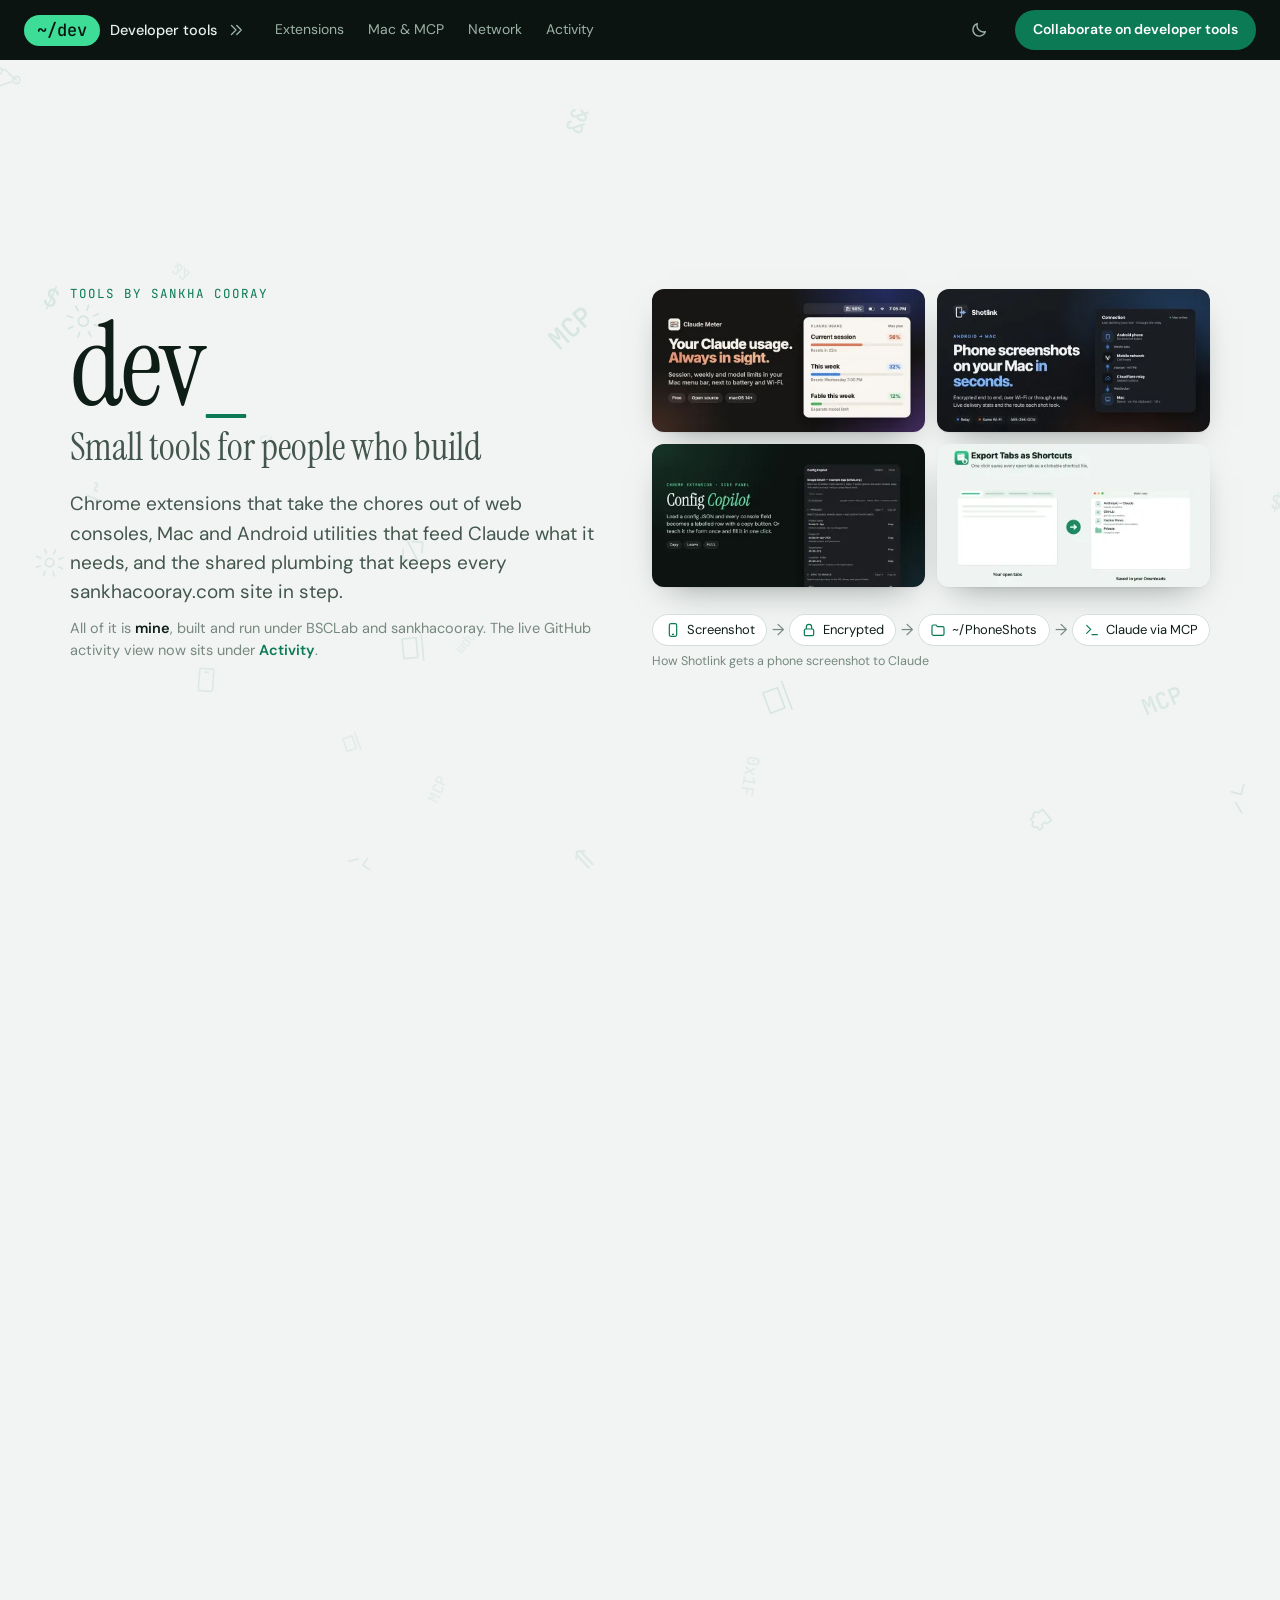
==== commit e4522115: "Lighthouse: non-blocking fonts, WebP thumbs with srcset, brand accessible name" ====
--- a/index.html
+++ b/index.html
@@ -35,7 +35,7 @@
 
 <link rel="preconnect" href="https://fonts.googleapis.com">
 <link rel="preconnect" href="https://fonts.gstatic.com" crossorigin>
-<link href="https://fonts.googleapis.com/css2?family=Instrument+Serif:ital@0;1&family=DM+Sans:wght@400;500;600;700&family=JetBrains+Mono:wght@400;500&display=swap" rel="stylesheet">
+<link rel="stylesheet" href="https://fonts.googleapis.com/css2?family=Instrument+Serif:ital@0;1&family=DM+Sans:wght@400;500;600;700&family=JetBrains+Mono:wght@400;500&display=swap" media="print" onload="this.media='all'"><noscript><link rel="stylesheet" href="https://fonts.googleapis.com/css2?family=Instrument+Serif:ital@0;1&family=DM+Sans:wght@400;500;600;700&family=JetBrains+Mono:wght@400;500&display=swap"></noscript>
 <script>(function(){try{var t=localStorage.getItem("sc-theme");if(t==="light"||t==="dark")document.documentElement.setAttribute("data-theme",t);}catch(e){}})();</script>
 <style>
 /* Terminal palette: near-black green app bar, cool paper page, one phosphor-green accent */
@@ -144,7 +144,7 @@
 .pop code{font-family:var(--mono);font-size:11.5px;color:var(--accent)}
 .pop .k{font-style:normal}
 /* narrow cards: names and repos only; the list may run past the thumbnail */
-.subgroup .pop{aspect-ratio:auto;min-height:calc(100% * 0 + 1px);padding:10px 14px}
+.subgroup .pop{aspect-ratio:auto;padding:10px 14px}
 .subgroup .pop .k{display:none}
 .subgroup .pop ul{gap:5px}
 .subgroup .pop li{font-size:13px}
@@ -230,7 +230,7 @@
 <body>
 <canvas id="bg" aria-hidden="true"></canvas>
 <header class="topbar"><div class="wrap">
-  <a class="brand" href="/" aria-label="dev, developer tools"><span class="hubchip">~/dev</span><span class="lbl">Developer tools</span><svg class="chev" viewBox="0 0 24 24" aria-hidden="true" fill="none" stroke="currentColor" stroke-width="1.8" stroke-linecap="round" stroke-linejoin="round"><path d="M6 6l6 6-6 6M13 6l6 6-6 6"/></svg></a>
+  <a class="brand" href="/"><span class="hubchip">~/dev</span> <span class="lbl">Developer tools</span><svg class="chev" viewBox="0 0 24 24" aria-hidden="true" fill="none" stroke="currentColor" stroke-width="1.8" stroke-linecap="round" stroke-linejoin="round"><path d="M6 6l6 6-6 6M13 6l6 6-6 6"/></svg></a>
   <nav class="nav" aria-label="Sections"><a href="#extensions">Extensions</a><a href="#tools">Mac & MCP</a><a href="#network">Network</a><a href="#activity">Activity</a></nav>
   <div class="spacer"></div>
   <button class="iconbtn" id="theme-toggle" type="button" aria-label="Switch theme" title="Switch theme"><svg class="ico-moon" width="18" height="18" viewBox="0 0 24 24" fill="none" stroke="currentColor" stroke-width="1.8" stroke-linecap="round" stroke-linejoin="round" aria-hidden="true"><path d="M20.5 14.2A8.5 8.5 0 0 1 9.8 3.5a8.5 8.5 0 1 0 10.7 10.7z"/></svg><svg class="ico-sun" width="18" height="18" viewBox="0 0 24 24" fill="none" stroke="currentColor" stroke-width="1.8" stroke-linecap="round" aria-hidden="true"><circle cx="12" cy="12" r="4.2"/><path d="M12 2.5v2.2M12 19.3v2.2M2.5 12h2.2M19.3 12h2.2M5.3 5.3l1.6 1.6M17.1 17.1l1.6 1.6M5.3 18.7l1.6-1.6M17.1 6.9l1.6-1.6"/></svg></button>
@@ -248,10 +248,10 @@
     </div>
     <div>
       <div class="collage">
-        <figure class="shot"><img src="/thumbs/claude-meter.jpg" alt="Claude Meter in the Mac menu bar" width="800" height="420"></figure>
-        <figure class="shot"><img src="/thumbs/shotlink.jpg" alt="Shotlink, phone screenshots on the Mac" width="800" height="420"></figure>
-        <figure class="shot"><img src="/thumbs/config-copilot.jpg" alt="Config Copilot side panel" width="800" height="420"></figure>
-        <figure class="shot"><img src="/thumbs/tab-export.jpg" alt="Export Tabs as Shortcuts" width="800" height="420"></figure>
+        <figure class="shot"><img src="/thumbs/claude-meter-400.webp" srcset="/thumbs/claude-meter-400.webp 400w, /thumbs/claude-meter.webp 800w" sizes="(max-width: 600px) 46vw, 280px" alt="Claude Meter in the Mac menu bar" width="800" height="420"></figure>
+        <figure class="shot"><img src="/thumbs/shotlink-400.webp" srcset="/thumbs/shotlink-400.webp 400w, /thumbs/shotlink.webp 800w" sizes="(max-width: 600px) 46vw, 280px" alt="Shotlink, phone screenshots on the Mac" width="800" height="420"></figure>
+        <figure class="shot"><img src="/thumbs/config-copilot-400.webp" srcset="/thumbs/config-copilot-400.webp 400w, /thumbs/config-copilot.webp 800w" sizes="(max-width: 600px) 46vw, 280px" alt="Config Copilot side panel" width="800" height="420"></figure>
+        <figure class="shot"><img src="/thumbs/tab-export-400.webp" srcset="/thumbs/tab-export-400.webp 400w, /thumbs/tab-export.webp 800w" sizes="(max-width: 600px) 46vw, 280px" alt="Export Tabs as Shortcuts" width="800" height="420"></figure>
       </div>
       <div class="strip" aria-label="How Shotlink gets a phone screenshot to Claude">
         <div class="step"><svg viewBox="0 0 24 24" fill="none" stroke="currentColor" stroke-width="1.8"><rect x="6.5" y="2.5" width="11" height="19" rx="2.2"/><path d="M10.5 18.5h3"/></svg><span>Screenshot</span></div>
@@ -266,16 +266,16 @@
     </div>
   </div></section>
 
-  <section class="group row-group"><div class="wrap"><div class="row" style="grid-template-columns:2fr 3fr"><div class="subgroup" id="extensions" style="--n:2"><div class="ghead"><div><h2>Browser extensions</h2><p>Side panels and one-click helpers for browser chores.</p></div><div class="ctx">Chrome · Manifest V3</div></div><div class="cards"><article class="card"><div class="art"><span class="yrs" title="Active years, from the project's commit history">2026</span><img src="/thumbs/config-copilot.jpg" alt="Config Copilot" loading="lazy" width="800" height="420"></div><div class="cbody"><div class="ctop"><h3>Config Copilot</h3><span class="role mine">Mine</span></div><p>Fill web console forms from one config JSON, value by value or in one learned click.</p><div class="cfoot"><span class="plats"><svg class="pi pi-chrome" viewBox="0 0 16 16" role="img" aria-label="Chrome extension"><title>Chrome extension</title><g fill="none" stroke="currentColor" stroke-width="1.2"><circle cx="8" cy="8" r="6"/><circle cx="8" cy="8" r="2.3"/><path d="M8 5.7h5.6M6 9.2L3.2 4.3M10 9.2l-2.8 4.8"/></g></svg></span></div></div></article><article class="card"><div class="art"><span class="yrs" title="Active years, from the project's commit history">2026</span><img src="/thumbs/tab-export.jpg" alt="Tab Export" loading="lazy" width="800" height="420"></div><div class="cbody"><div class="ctop"><h3>Tab Export</h3><span class="role mine">Mine</span></div><p>One click saves every open tab in the window as a .webloc or .url shortcut file.</p><div class="cfoot"><span class="plats"><svg class="pi pi-chrome" viewBox="0 0 16 16" role="img" aria-label="Chrome extension"><title>Chrome extension</title><g fill="none" stroke="currentColor" stroke-width="1.2"><circle cx="8" cy="8" r="6"/><circle cx="8" cy="8" r="2.3"/><path d="M8 5.7h5.6M6 9.2L3.2 4.3M10 9.2l-2.8 4.8"/></g></svg></span><a class="open" href="https://github.com/bsc2fast/tab-export-mv3" target="_blank" rel="noopener">GitHub</a></div></div></article></div></div><div class="subgroup" id="tools" style="--n:3"><div class="ghead"><div><h2>Mac, Android &amp; MCP</h2><p>Small native utilities and MCP servers that put the right data next to Claude.</p></div><div class="ctx">Swift · Kotlin · Node</div></div><div class="cards"><article class="card"><div class="art"><span class="yrs" title="Active years, from the project's commit history">2026</span><img src="/thumbs/claude-meter.jpg" alt="Claude Meter" loading="lazy" width="800" height="420"></div><div class="cbody"><div class="ctop"><h3>Claude Meter</h3><span class="role mine">Mine</span></div><p>Claude plan usage in the Mac menu bar: session, weekly and model limits at a glance.</p><div class="cfoot"><span class="plats"><svg class="pi pi-mac" viewBox="0 0 16 16" role="img" aria-label="macOS"><title>macOS</title><g fill="none" stroke="currentColor" stroke-width="1.2" stroke-linejoin="round"><rect x="3" y="3.5" width="10" height="7" rx="1"/><path d="M1.5 12.5h13"/></g></svg></span><button class="parts" type="button" aria-label="2 parts: Claude Meter, aimeter"><svg viewBox="0 0 24 24" fill="none" stroke="currentColor" stroke-width="1.8" stroke-linejoin="round"><path d="M12 3l9 5-9 5-9-5z"/><path d="M3 13l9 5 9-5"/></svg>2 parts</button><div class="pop" role="tooltip"><b>Built from</b><ul><li>Claude Meter<span><i class="k">macOS menu bar app, Swift · </i><code>claude-meter-macos</code></span></li><li>aimeter<span><i class="k">Download page on a Cloudflare Worker · </i><code>aimeter-sankhacooray-com</code></span></li></ul></div><a class="open" href="https://aimeter.sankhacooray.com/" target="_blank" rel="noopener">Download</a></div></div></article><article class="card"><div class="art"><span class="yrs" title="Active years, from the project's commit history">2026</span><img src="/thumbs/shotlink.jpg" alt="Shotlink" loading="lazy" width="800" height="420"></div><div class="cbody"><div class="ctop"><h3>Shotlink</h3><span class="role mine">Mine</span></div><p>Phone screenshots reach the Mac in seconds, encrypted, ready for Claude over MCP.</p><div class="cfoot"><span class="plats"><svg class="pi pi-android" viewBox="0 0 16 16" role="img" aria-label="Android"><title>Android</title><path fill="currentColor" d="M5.2 2.1a.4.4 0 01.55.13l.7 1.12A5 5 0 018 3.1c.55 0 1.07.09 1.55.25l.7-1.12a.4.4 0 11.68.42l-.66 1.06A4.4 4.4 0 0112.5 7H3.5a4.4 4.4 0 012.23-3.29l-.66-1.06a.4.4 0 01.13-.55zM6 5.4a.55.55 0 100 1.1.55.55 0 000-1.1zm4 0a.55.55 0 100 1.1.55.55 0 000-1.1zM3.5 8h9v4.5a1 1 0 01-1 1h-7a1 1 0 01-1-1V8z"/></svg><svg class="pi pi-mac" viewBox="0 0 16 16" role="img" aria-label="macOS"><title>macOS</title><g fill="none" stroke="currentColor" stroke-width="1.2" stroke-linejoin="round"><rect x="3" y="3.5" width="10" height="7" rx="1"/><path d="M1.5 12.5h13"/></g></svg></span><button class="parts" type="button" aria-label="3 parts: Shotlink for Android, Mac receiver + MCP server, Relay"><svg viewBox="0 0 24 24" fill="none" stroke="currentColor" stroke-width="1.8" stroke-linejoin="round"><path d="M12 3l9 5-9 5-9-5z"/><path d="M3 13l9 5 9-5"/></svg>3 parts</button><div class="pop" role="tooltip"><b>Built from</b><ul><li>Shotlink for Android<span><i class="k">Phone app, Kotlin · </i><code>shotlink-android</code></span></li><li>Mac receiver + MCP server<span><i class="k">Node daemon, launchd agent · </i><code>shotlink-server</code></span></li><li>Relay<span><i class="k">Cloudflare Worker + Durable Object · </i><code>shotlink-server/relay</code></span></li></ul></div><a class="open" href="https://shotlink.sankhacooray.com/" target="_blank" rel="noopener">Open</a></div></div></article><article class="card"><div class="art"><span class="yrs" title="Active years, from the project's commit history">2026</span><img src="/thumbs/outlook-mcp.jpg" alt="Outlook MCP" loading="lazy" width="800" height="420"></div><div class="cbody"><div class="ctop"><h3>Outlook MCP</h3><span class="role mine">Mine</span></div><p>A local MCP server that lets Claude Code search, read and draft Outlook.com mail.</p><div class="cfoot"><span class="plats"><svg class="pi pi-term" viewBox="0 0 16 16" role="img" aria-label="Command line"><title>Command line</title><g fill="none" stroke="currentColor" stroke-width="1.2" stroke-linecap="round" stroke-linejoin="round"><rect x="1.8" y="2.8" width="12.4" height="10.4" rx="1.6"/><path d="M4.6 6.2l2 1.8-2 1.8M8.4 10.2h3"/></g></svg></span></div></div></article></div></div></div></div>
+  <section class="group row-group"><div class="wrap"><div class="row" style="grid-template-columns:2fr 3fr"><div class="subgroup" id="extensions" style="--n:2"><div class="ghead"><div><h2>Browser extensions</h2><p>Side panels and one-click helpers for browser chores.</p></div><div class="ctx">Chrome · Manifest V3</div></div><div class="cards"><article class="card"><div class="art"><span class="yrs" title="Active years, from the project's commit history">2026</span><img src="/thumbs/config-copilot.webp" srcset="/thumbs/config-copilot-400.webp 400w, /thumbs/config-copilot.webp 800w" sizes="(max-width: 600px) 92vw, 380px" alt="Config Copilot" loading="lazy" width="800" height="420"></div><div class="cbody"><div class="ctop"><h3>Config Copilot</h3><span class="role mine">Mine</span></div><p>Fill web console forms from one config JSON, value by value or in one learned click.</p><div class="cfoot"><span class="plats"><svg class="pi pi-chrome" viewBox="0 0 16 16" role="img" aria-label="Chrome extension"><title>Chrome extension</title><g fill="none" stroke="currentColor" stroke-width="1.2"><circle cx="8" cy="8" r="6"/><circle cx="8" cy="8" r="2.3"/><path d="M8 5.7h5.6M6 9.2L3.2 4.3M10 9.2l-2.8 4.8"/></g></svg></span></div></div></article><article class="card"><div class="art"><span class="yrs" title="Active years, from the project's commit history">2026</span><img src="/thumbs/tab-export.webp" srcset="/thumbs/tab-export-400.webp 400w, /thumbs/tab-export.webp 800w" sizes="(max-width: 600px) 92vw, 380px" alt="Tab Export" loading="lazy" width="800" height="420"></div><div class="cbody"><div class="ctop"><h3>Tab Export</h3><span class="role mine">Mine</span></div><p>One click saves every open tab in the window as a .webloc or .url shortcut file.</p><div class="cfoot"><span class="plats"><svg class="pi pi-chrome" viewBox="0 0 16 16" role="img" aria-label="Chrome extension"><title>Chrome extension</title><g fill="none" stroke="currentColor" stroke-width="1.2"><circle cx="8" cy="8" r="6"/><circle cx="8" cy="8" r="2.3"/><path d="M8 5.7h5.6M6 9.2L3.2 4.3M10 9.2l-2.8 4.8"/></g></svg></span><a class="open" href="https://github.com/bsc2fast/tab-export-mv3" target="_blank" rel="noopener">GitHub</a></div></div></article></div></div><div class="subgroup" id="tools" style="--n:3"><div class="ghead"><div><h2>Mac, Android &amp; MCP</h2><p>Small native utilities and MCP servers that put the right data next to Claude.</p></div><div class="ctx">Swift · Kotlin · Node</div></div><div class="cards"><article class="card"><div class="art"><span class="yrs" title="Active years, from the project's commit history">2026</span><img src="/thumbs/claude-meter.webp" srcset="/thumbs/claude-meter-400.webp 400w, /thumbs/claude-meter.webp 800w" sizes="(max-width: 600px) 92vw, 380px" alt="Claude Meter" loading="lazy" width="800" height="420"></div><div class="cbody"><div class="ctop"><h3>Claude Meter</h3><span class="role mine">Mine</span></div><p>Claude plan usage in the Mac menu bar: session, weekly and model limits at a glance.</p><div class="cfoot"><span class="plats"><svg class="pi pi-mac" viewBox="0 0 16 16" role="img" aria-label="macOS"><title>macOS</title><g fill="none" stroke="currentColor" stroke-width="1.2" stroke-linejoin="round"><rect x="3" y="3.5" width="10" height="7" rx="1"/><path d="M1.5 12.5h13"/></g></svg></span><button class="parts" type="button" aria-label="2 parts: Claude Meter, aimeter"><svg viewBox="0 0 24 24" fill="none" stroke="currentColor" stroke-width="1.8" stroke-linejoin="round"><path d="M12 3l9 5-9 5-9-5z"/><path d="M3 13l9 5 9-5"/></svg>2 parts</button><div class="pop" role="tooltip"><b>Built from</b><ul><li>Claude Meter<span><i class="k">macOS menu bar app, Swift · </i><code>claude-meter-macos</code></span></li><li>aimeter<span><i class="k">Download page on a Cloudflare Worker · </i><code>aimeter-sankhacooray-com</code></span></li></ul></div><a class="open" href="https://aimeter.sankhacooray.com/" target="_blank" rel="noopener">Download</a></div></div></article><article class="card"><div class="art"><span class="yrs" title="Active years, from the project's commit history">2026</span><img src="/thumbs/shotlink.webp" srcset="/thumbs/shotlink-400.webp 400w, /thumbs/shotlink.webp 800w" sizes="(max-width: 600px) 92vw, 380px" alt="Shotlink" loading="lazy" width="800" height="420"></div><div class="cbody"><div class="ctop"><h3>Shotlink</h3><span class="role mine">Mine</span></div><p>Phone screenshots reach the Mac in seconds, encrypted, ready for Claude over MCP.</p><div class="cfoot"><span class="plats"><svg class="pi pi-android" viewBox="0 0 16 16" role="img" aria-label="Android"><title>Android</title><path fill="currentColor" d="M5.2 2.1a.4.4 0 01.55.13l.7 1.12A5 5 0 018 3.1c.55 0 1.07.09 1.55.25l.7-1.12a.4.4 0 11.68.42l-.66 1.06A4.4 4.4 0 0112.5 7H3.5a4.4 4.4 0 012.23-3.29l-.66-1.06a.4.4 0 01.13-.55zM6 5.4a.55.55 0 100 1.1.55.55 0 000-1.1zm4 0a.55.55 0 100 1.1.55.55 0 000-1.1zM3.5 8h9v4.5a1 1 0 01-1 1h-7a1 1 0 01-1-1V8z"/></svg><svg class="pi pi-mac" viewBox="0 0 16 16" role="img" aria-label="macOS"><title>macOS</title><g fill="none" stroke="currentColor" stroke-width="1.2" stroke-linejoin="round"><rect x="3" y="3.5" width="10" height="7" rx="1"/><path d="M1.5 12.5h13"/></g></svg></span><button class="parts" type="button" aria-label="3 parts: Shotlink for Android, Mac receiver + MCP server, Relay"><svg viewBox="0 0 24 24" fill="none" stroke="currentColor" stroke-width="1.8" stroke-linejoin="round"><path d="M12 3l9 5-9 5-9-5z"/><path d="M3 13l9 5 9-5"/></svg>3 parts</button><div class="pop" role="tooltip"><b>Built from</b><ul><li>Shotlink for Android<span><i class="k">Phone app, Kotlin · </i><code>shotlink-android</code></span></li><li>Mac receiver + MCP server<span><i class="k">Node daemon, launchd agent · </i><code>shotlink-server</code></span></li><li>Relay<span><i class="k">Cloudflare Worker + Durable Object · </i><code>shotlink-server/relay</code></span></li></ul></div><a class="open" href="https://shotlink.sankhacooray.com/" target="_blank" rel="noopener">Open</a></div></div></article><article class="card"><div class="art"><span class="yrs" title="Active years, from the project's commit history">2026</span><img src="/thumbs/outlook-mcp.webp" srcset="/thumbs/outlook-mcp-400.webp 400w, /thumbs/outlook-mcp.webp 800w" sizes="(max-width: 600px) 92vw, 380px" alt="Outlook MCP" loading="lazy" width="800" height="420"></div><div class="cbody"><div class="ctop"><h3>Outlook MCP</h3><span class="role mine">Mine</span></div><p>A local MCP server that lets Claude Code search, read and draft Outlook.com mail.</p><div class="cfoot"><span class="plats"><svg class="pi pi-term" viewBox="0 0 16 16" role="img" aria-label="Command line"><title>Command line</title><g fill="none" stroke="currentColor" stroke-width="1.2" stroke-linecap="round" stroke-linejoin="round"><rect x="1.8" y="2.8" width="12.4" height="10.4" rx="1.6"/><path d="M4.6 6.2l2 1.8-2 1.8M8.4 10.2h3"/></g></svg></span></div></div></article></div></div></div></div>
   </section>
   <section class="group solo" id="network"><div class="wrap">
     <div class="ghead"><div><h2>The network&#x27;s own plumbing</h2><p>Shared pieces every *.sankhacooray.com site loads, so a fix in one place reaches them all.</p></div><div class="ctx">cdn · meta · analytics</div></div>
-    <div class="cards" style="--n:3"><article class="card"><div class="art"><span class="yrs" title="Active years, from the project's commit history">2026</span><img src="/thumbs/cdn.jpg" alt="Shared components" loading="lazy" width="800" height="420"></div><div class="cbody"><div class="ctop"><h3>Shared components</h3><span class="role mine">Mine</span></div><p>Drop-in front-end modules every sub-site loads: the auto-theming footer, the analytics loader and chat.</p><div class="cfoot"><span class="plats"><svg class="pi pi-web" viewBox="0 0 16 16" role="img" aria-label="Web"><title>Web</title><g fill="none" stroke="currentColor" stroke-width="1.2"><circle cx="8" cy="8" r="6"/><path d="M2 8h12M8 2c1.7 1.8 2.5 3.8 2.5 6S9.7 12.2 8 14M8 2C6.3 3.8 5.5 5.8 5.5 8s.8 4.2 2.5 6"/></g></svg></span><button class="parts" type="button" aria-label="3 parts: Components, Site assistant, Contact form"><svg viewBox="0 0 24 24" fill="none" stroke="currentColor" stroke-width="1.8" stroke-linejoin="round"><path d="M12 3l9 5-9 5-9-5z"/><path d="M3 13l9 5 9-5"/></svg>3 parts</button><div class="pop" role="tooltip"><b>Built from</b><ul><li>Components<span><i class="k">Footer, analytics, chat and weather scripts · </i><code>cdn-sankhacooray-com</code></span></li><li>Site assistant<span><i class="k">Cloudflare Worker behind the chat widget · </i><code>chat-sankhacooray-com</code></span></li><li>Contact form<span><i class="k">Apps Script backend · </i><code>contact-sankhacooray-com</code></span></li></ul></div><a class="open" href="https://cdn.sankhacooray.com/" target="_blank" rel="noopener">Open</a></div></div></article><article class="card"><div class="art"><span class="yrs" title="Active years, from the project's commit history">2026</span><img src="/thumbs/meta.jpg" alt="Link previews" loading="lazy" width="800" height="420"></div><div class="cbody"><div class="ctop"><h3>Link previews</h3><span class="role mine">Mine</span></div><p>Every sub-site as the share card you see when its link is pasted into WhatsApp, iMessage or Slack.</p><div class="cfoot"><span class="plats"><svg class="pi pi-web" viewBox="0 0 16 16" role="img" aria-label="Web"><title>Web</title><g fill="none" stroke="currentColor" stroke-width="1.2"><circle cx="8" cy="8" r="6"/><path d="M2 8h12M8 2c1.7 1.8 2.5 3.8 2.5 6S9.7 12.2 8 14M8 2C6.3 3.8 5.5 5.8 5.5 8s.8 4.2 2.5 6"/></g></svg></span><a class="open" href="https://meta.sankhacooray.com/" target="_blank" rel="noopener">Open</a></div></div></article><article class="card"><div class="art"><span class="yrs" title="Active years, from the project's commit history">2026</span><img src="/thumbs/analytics.jpg" alt="Visitor badge" loading="lazy" width="800" height="420"></div><div class="cbody"><div class="ctop"><h3>Visitor badge</h3><span class="role mine">Mine</span></div><p>One GA4 property for the whole network; each page shows its own visitors and its rank among siblings.</p><div class="cfoot"><span class="plats"><svg class="pi pi-web" viewBox="0 0 16 16" role="img" aria-label="Web"><title>Web</title><g fill="none" stroke="currentColor" stroke-width="1.2"><circle cx="8" cy="8" r="6"/><path d="M2 8h12M8 2c1.7 1.8 2.5 3.8 2.5 6S9.7 12.2 8 14M8 2C6.3 3.8 5.5 5.8 5.5 8s.8 4.2 2.5 6"/></g></svg></span><button class="parts" type="button" aria-label="2 parts: Analytics proxy, sankha-analytics.js"><svg viewBox="0 0 24 24" fill="none" stroke="currentColor" stroke-width="1.8" stroke-linejoin="round"><path d="M12 3l9 5-9 5-9-5z"/><path d="M3 13l9 5 9-5"/></svg>2 parts</button><div class="pop" role="tooltip"><b>Built from</b><ul><li>Analytics proxy<span><i class="k">Apps Script over the GA4 Data API · </i><code>analytics-sankhacooray-com</code></span></li><li>sankha-analytics.js<span><i class="k">Page beacon and badge · </i><code>cdn-sankhacooray-com</code></span></li></ul></div><a class="open" href="https://github.com/sankhacooray/analytics-sankhacooray-com" target="_blank" rel="noopener">GitHub</a></div></div></article></div>
+    <div class="cards" style="--n:3"><article class="card"><div class="art"><span class="yrs" title="Active years, from the project's commit history">2026</span><img src="/thumbs/cdn.webp" srcset="/thumbs/cdn-400.webp 400w, /thumbs/cdn.webp 800w" sizes="(max-width: 600px) 92vw, 380px" alt="Shared components" loading="lazy" width="800" height="420"></div><div class="cbody"><div class="ctop"><h3>Shared components</h3><span class="role mine">Mine</span></div><p>Drop-in front-end modules every sub-site loads: the auto-theming footer, the analytics loader and chat.</p><div class="cfoot"><span class="plats"><svg class="pi pi-web" viewBox="0 0 16 16" role="img" aria-label="Web"><title>Web</title><g fill="none" stroke="currentColor" stroke-width="1.2"><circle cx="8" cy="8" r="6"/><path d="M2 8h12M8 2c1.7 1.8 2.5 3.8 2.5 6S9.7 12.2 8 14M8 2C6.3 3.8 5.5 5.8 5.5 8s.8 4.2 2.5 6"/></g></svg></span><button class="parts" type="button" aria-label="3 parts: Components, Site assistant, Contact form"><svg viewBox="0 0 24 24" fill="none" stroke="currentColor" stroke-width="1.8" stroke-linejoin="round"><path d="M12 3l9 5-9 5-9-5z"/><path d="M3 13l9 5 9-5"/></svg>3 parts</button><div class="pop" role="tooltip"><b>Built from</b><ul><li>Components<span><i class="k">Footer, analytics, chat and weather scripts · </i><code>cdn-sankhacooray-com</code></span></li><li>Site assistant<span><i class="k">Cloudflare Worker behind the chat widget · </i><code>chat-sankhacooray-com</code></span></li><li>Contact form<span><i class="k">Apps Script backend · </i><code>contact-sankhacooray-com</code></span></li></ul></div><a class="open" href="https://cdn.sankhacooray.com/" target="_blank" rel="noopener">Open</a></div></div></article><article class="card"><div class="art"><span class="yrs" title="Active years, from the project's commit history">2026</span><img src="/thumbs/meta.webp" srcset="/thumbs/meta-400.webp 400w, /thumbs/meta.webp 800w" sizes="(max-width: 600px) 92vw, 380px" alt="Link previews" loading="lazy" width="800" height="420"></div><div class="cbody"><div class="ctop"><h3>Link previews</h3><span class="role mine">Mine</span></div><p>Every sub-site as the share card you see when its link is pasted into WhatsApp, iMessage or Slack.</p><div class="cfoot"><span class="plats"><svg class="pi pi-web" viewBox="0 0 16 16" role="img" aria-label="Web"><title>Web</title><g fill="none" stroke="currentColor" stroke-width="1.2"><circle cx="8" cy="8" r="6"/><path d="M2 8h12M8 2c1.7 1.8 2.5 3.8 2.5 6S9.7 12.2 8 14M8 2C6.3 3.8 5.5 5.8 5.5 8s.8 4.2 2.5 6"/></g></svg></span><a class="open" href="https://meta.sankhacooray.com/" target="_blank" rel="noopener">Open</a></div></div></article><article class="card"><div class="art"><span class="yrs" title="Active years, from the project's commit history">2026</span><img src="/thumbs/analytics.webp" srcset="/thumbs/analytics-400.webp 400w, /thumbs/analytics.webp 800w" sizes="(max-width: 600px) 92vw, 380px" alt="Visitor badge" loading="lazy" width="800" height="420"></div><div class="cbody"><div class="ctop"><h3>Visitor badge</h3><span class="role mine">Mine</span></div><p>One GA4 property for the whole network; each page shows its own visitors and its rank among siblings.</p><div class="cfoot"><span class="plats"><svg class="pi pi-web" viewBox="0 0 16 16" role="img" aria-label="Web"><title>Web</title><g fill="none" stroke="currentColor" stroke-width="1.2"><circle cx="8" cy="8" r="6"/><path d="M2 8h12M8 2c1.7 1.8 2.5 3.8 2.5 6S9.7 12.2 8 14M8 2C6.3 3.8 5.5 5.8 5.5 8s.8 4.2 2.5 6"/></g></svg></span><button class="parts" type="button" aria-label="2 parts: Analytics proxy, sankha-analytics.js"><svg viewBox="0 0 24 24" fill="none" stroke="currentColor" stroke-width="1.8" stroke-linejoin="round"><path d="M12 3l9 5-9 5-9-5z"/><path d="M3 13l9 5 9-5"/></svg>2 parts</button><div class="pop" role="tooltip"><b>Built from</b><ul><li>Analytics proxy<span><i class="k">Apps Script over the GA4 Data API · </i><code>analytics-sankhacooray-com</code></span></li><li>sankha-analytics.js<span><i class="k">Page beacon and badge · </i><code>cdn-sankhacooray-com</code></span></li></ul></div><a class="open" href="https://github.com/sankhacooray/analytics-sankhacooray-com" target="_blank" rel="noopener">GitHub</a></div></div></article></div>
   </div>
   </section>
   <section class="group last solo" id="activity"><div class="wrap">
     <div class="ghead"><div><h2>Activity</h2><p>A live view of what I&#x27;m building, drawn from the GitHub API and refreshed every hour.</p></div><div class="ctx">GitHub GraphQL · cached 1 h</div></div>
-    <div class="cards" style="--n:3"><article class="card"><div class="art"><img src="/thumbs/activity-lab.jpg" alt="The lab" loading="lazy" width="800" height="420"></div><div class="cbody"><div class="ctop"><h3>The lab</h3></div><p>Every live sub-site as a tile, with a pulse on the ones pushed to in the last seven days.</p><div class="cfoot"><span class="plats"><svg class="pi pi-web" viewBox="0 0 16 16" role="img" aria-label="Web"><title>Web</title><g fill="none" stroke="currentColor" stroke-width="1.2"><circle cx="8" cy="8" r="6"/><path d="M2 8h12M8 2c1.7 1.8 2.5 3.8 2.5 6S9.7 12.2 8 14M8 2C6.3 3.8 5.5 5.8 5.5 8s.8 4.2 2.5 6"/></g></svg></span><button class="parts" type="button" aria-label="2 parts: Activity page, GitHub proxy"><svg viewBox="0 0 24 24" fill="none" stroke="currentColor" stroke-width="1.8" stroke-linejoin="round"><path d="M12 3l9 5-9 5-9-5z"/><path d="M3 13l9 5 9-5"/></svg>2 parts</button><div class="pop" role="tooltip"><b>Built from</b><ul><li>Activity page<span><i class="k">Static page, vanilla JS · </i><code>dev-sankhacooray-com</code></span></li><li>GitHub proxy<span><i class="k">Apps Script, caches GraphQL for 1 h · </i><code>dev-sankhacooray-com-proxy</code></span></li></ul></div><a class="open" href="/activity/">Open</a></div></div></article><article class="card"><div class="art"><img src="/thumbs/activity-cosmos.jpg" alt="Code cosmos" loading="lazy" width="800" height="420"></div><div class="cbody"><div class="ctop"><h3>Code cosmos</h3></div><p>Each repository as a star in a 360° sky: brighter for recent work, bigger for more activity.</p><div class="cfoot"><span class="plats"><svg class="pi pi-web" viewBox="0 0 16 16" role="img" aria-label="Web"><title>Web</title><g fill="none" stroke="currentColor" stroke-width="1.2"><circle cx="8" cy="8" r="6"/><path d="M2 8h12M8 2c1.7 1.8 2.5 3.8 2.5 6S9.7 12.2 8 14M8 2C6.3 3.8 5.5 5.8 5.5 8s.8 4.2 2.5 6"/></g></svg></span><a class="open" href="/activity/#cosmic">Open</a></div></div></article><article class="card"><div class="art"><img src="/thumbs/activity-year.jpg" alt="One year, day by day" loading="lazy" width="800" height="420"></div><div class="cbody"><div class="ctop"><h3>One year, day by day</h3></div><p>A 365-day contribution canvas and the latest commits across every repository, freshest first.</p><div class="cfoot"><span class="plats"><svg class="pi pi-web" viewBox="0 0 16 16" role="img" aria-label="Web"><title>Web</title><g fill="none" stroke="currentColor" stroke-width="1.2"><circle cx="8" cy="8" r="6"/><path d="M2 8h12M8 2c1.7 1.8 2.5 3.8 2.5 6S9.7 12.2 8 14M8 2C6.3 3.8 5.5 5.8 5.5 8s.8 4.2 2.5 6"/></g></svg></span><a class="open" href="/activity/">Open</a></div></div></article></div>
+    <div class="cards" style="--n:3"><article class="card"><div class="art"><img src="/thumbs/activity-lab.webp" srcset="/thumbs/activity-lab-400.webp 400w, /thumbs/activity-lab.webp 800w" sizes="(max-width: 600px) 92vw, 380px" alt="The lab" loading="lazy" width="800" height="420"></div><div class="cbody"><div class="ctop"><h3>The lab</h3></div><p>Every live sub-site as a tile, with a pulse on the ones pushed to in the last seven days.</p><div class="cfoot"><span class="plats"><svg class="pi pi-web" viewBox="0 0 16 16" role="img" aria-label="Web"><title>Web</title><g fill="none" stroke="currentColor" stroke-width="1.2"><circle cx="8" cy="8" r="6"/><path d="M2 8h12M8 2c1.7 1.8 2.5 3.8 2.5 6S9.7 12.2 8 14M8 2C6.3 3.8 5.5 5.8 5.5 8s.8 4.2 2.5 6"/></g></svg></span><button class="parts" type="button" aria-label="2 parts: Activity page, GitHub proxy"><svg viewBox="0 0 24 24" fill="none" stroke="currentColor" stroke-width="1.8" stroke-linejoin="round"><path d="M12 3l9 5-9 5-9-5z"/><path d="M3 13l9 5 9-5"/></svg>2 parts</button><div class="pop" role="tooltip"><b>Built from</b><ul><li>Activity page<span><i class="k">Static page, vanilla JS · </i><code>dev-sankhacooray-com</code></span></li><li>GitHub proxy<span><i class="k">Apps Script, caches GraphQL for 1 h · </i><code>dev-sankhacooray-com-proxy</code></span></li></ul></div><a class="open" href="/activity/">Open</a></div></div></article><article class="card"><div class="art"><img src="/thumbs/activity-cosmos.webp" srcset="/thumbs/activity-cosmos-400.webp 400w, /thumbs/activity-cosmos.webp 800w" sizes="(max-width: 600px) 92vw, 380px" alt="Code cosmos" loading="lazy" width="800" height="420"></div><div class="cbody"><div class="ctop"><h3>Code cosmos</h3></div><p>Each repository as a star in a 360° sky: brighter for recent work, bigger for more activity.</p><div class="cfoot"><span class="plats"><svg class="pi pi-web" viewBox="0 0 16 16" role="img" aria-label="Web"><title>Web</title><g fill="none" stroke="currentColor" stroke-width="1.2"><circle cx="8" cy="8" r="6"/><path d="M2 8h12M8 2c1.7 1.8 2.5 3.8 2.5 6S9.7 12.2 8 14M8 2C6.3 3.8 5.5 5.8 5.5 8s.8 4.2 2.5 6"/></g></svg></span><a class="open" href="/activity/#cosmic">Open</a></div></div></article><article class="card"><div class="art"><img src="/thumbs/activity-year.webp" srcset="/thumbs/activity-year-400.webp 400w, /thumbs/activity-year.webp 800w" sizes="(max-width: 600px) 92vw, 380px" alt="One year, day by day" loading="lazy" width="800" height="420"></div><div class="cbody"><div class="ctop"><h3>One year, day by day</h3></div><p>A 365-day contribution canvas and the latest commits across every repository, freshest first.</p><div class="cfoot"><span class="plats"><svg class="pi pi-web" viewBox="0 0 16 16" role="img" aria-label="Web"><title>Web</title><g fill="none" stroke="currentColor" stroke-width="1.2"><circle cx="8" cy="8" r="6"/><path d="M2 8h12M8 2c1.7 1.8 2.5 3.8 2.5 6S9.7 12.2 8 14M8 2C6.3 3.8 5.5 5.8 5.5 8s.8 4.2 2.5 6"/></g></svg></span><a class="open" href="/activity/">Open</a></div></div></article></div>
   </div>
     <footer class="footer"><div class="wrap">
       <span>dev · tools by Sankha Cooray</span>
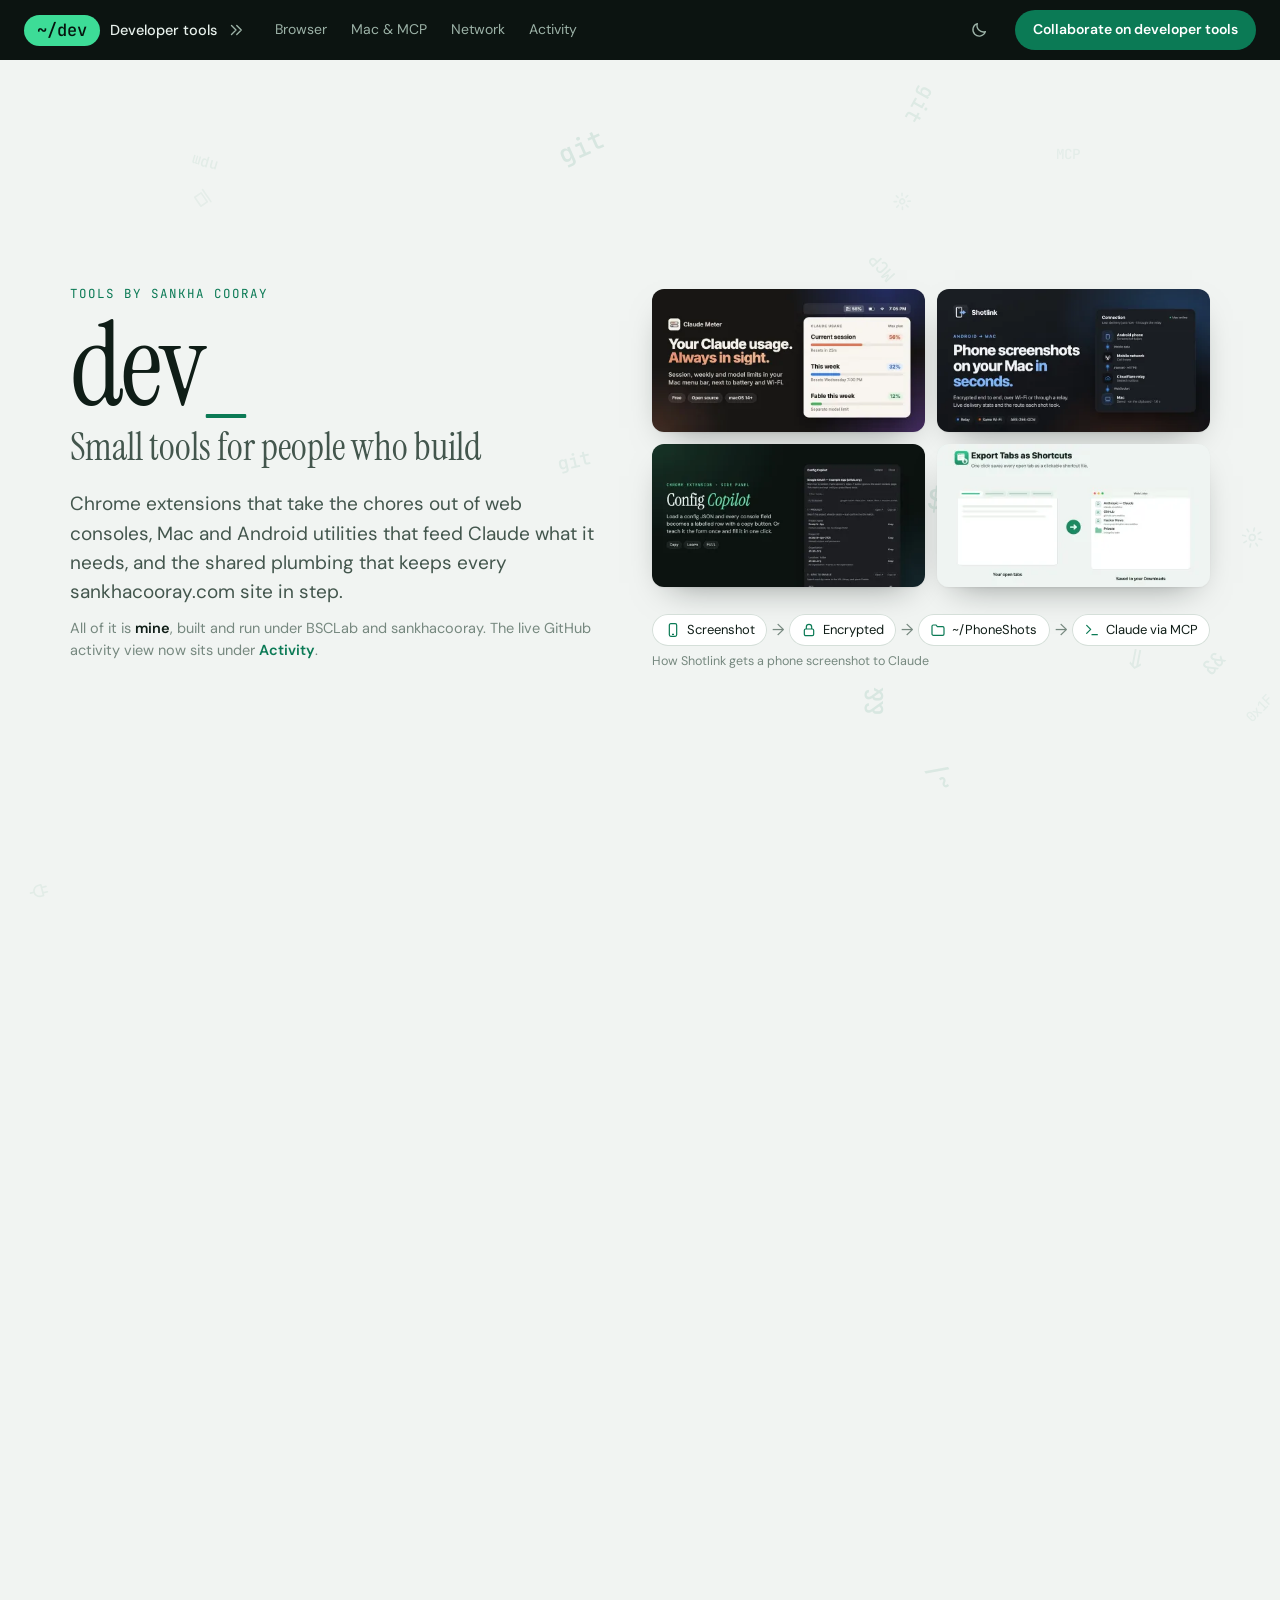
==== commit a6e2329a: "Add Skilldex, ShopScout and Passkey from the retired lab hub Passkey joins the browser group (rename" ====
--- a/index.html
+++ b/index.html
@@ -231,7 +231,7 @@
 <canvas id="bg" aria-hidden="true"></canvas>
 <header class="topbar"><div class="wrap">
   <a class="brand" href="/"><span class="hubchip">~/dev</span> <span class="lbl">Developer tools</span><svg class="chev" viewBox="0 0 24 24" aria-hidden="true" fill="none" stroke="currentColor" stroke-width="1.8" stroke-linecap="round" stroke-linejoin="round"><path d="M6 6l6 6-6 6M13 6l6 6-6 6"/></svg></a>
-  <nav class="nav" aria-label="Sections"><a href="#extensions">Extensions</a><a href="#tools">Mac & MCP</a><a href="#network">Network</a><a href="#activity">Activity</a></nav>
+  <nav class="nav" aria-label="Sections"><a href="#extensions">Browser</a><a href="#tools">Mac & MCP</a><a href="#network">Network</a><a href="#activity">Activity</a></nav>
   <div class="spacer"></div>
   <button class="iconbtn" id="theme-toggle" type="button" aria-label="Switch theme" title="Switch theme"><svg class="ico-moon" width="18" height="18" viewBox="0 0 24 24" fill="none" stroke="currentColor" stroke-width="1.8" stroke-linecap="round" stroke-linejoin="round" aria-hidden="true"><path d="M20.5 14.2A8.5 8.5 0 0 1 9.8 3.5a8.5 8.5 0 1 0 10.7 10.7z"/></svg><svg class="ico-sun" width="18" height="18" viewBox="0 0 24 24" fill="none" stroke="currentColor" stroke-width="1.8" stroke-linecap="round" aria-hidden="true"><circle cx="12" cy="12" r="4.2"/><path d="M12 2.5v2.2M12 19.3v2.2M2.5 12h2.2M19.3 12h2.2M5.3 5.3l1.6 1.6M17.1 17.1l1.6 1.6M5.3 18.7l1.6-1.6M17.1 6.9l1.6-1.6"/></svg></button>
   <a class="cta" href="https://sankhacooray.com/#contact"><span>Collaborate<span class="long"> on developer tools</span></span></a>
@@ -266,7 +266,15 @@
     </div>
   </div></section>
 
-  <section class="group row-group"><div class="wrap"><div class="row" style="grid-template-columns:2fr 3fr"><div class="subgroup" id="extensions" style="--n:2"><div class="ghead"><div><h2>Browser extensions</h2><p>Side panels and one-click helpers for browser chores.</p></div><div class="ctx">Chrome · Manifest V3</div></div><div class="cards"><article class="card"><div class="art"><span class="yrs" title="Active years, from the project's commit history">2026</span><img src="/thumbs/config-copilot.webp" srcset="/thumbs/config-copilot-400.webp 400w, /thumbs/config-copilot.webp 800w" sizes="(max-width: 600px) 92vw, 380px" alt="Config Copilot" loading="lazy" width="800" height="420"></div><div class="cbody"><div class="ctop"><h3>Config Copilot</h3><span class="role mine">Mine</span></div><p>Fill web console forms from one config JSON, value by value or in one learned click.</p><div class="cfoot"><span class="plats"><svg class="pi pi-chrome" viewBox="0 0 16 16" role="img" aria-label="Chrome extension"><title>Chrome extension</title><g fill="none" stroke="currentColor" stroke-width="1.2"><circle cx="8" cy="8" r="6"/><circle cx="8" cy="8" r="2.3"/><path d="M8 5.7h5.6M6 9.2L3.2 4.3M10 9.2l-2.8 4.8"/></g></svg></span></div></div></article><article class="card"><div class="art"><span class="yrs" title="Active years, from the project's commit history">2026</span><img src="/thumbs/tab-export.webp" srcset="/thumbs/tab-export-400.webp 400w, /thumbs/tab-export.webp 800w" sizes="(max-width: 600px) 92vw, 380px" alt="Tab Export" loading="lazy" width="800" height="420"></div><div class="cbody"><div class="ctop"><h3>Tab Export</h3><span class="role mine">Mine</span></div><p>One click saves every open tab in the window as a .webloc or .url shortcut file.</p><div class="cfoot"><span class="plats"><svg class="pi pi-chrome" viewBox="0 0 16 16" role="img" aria-label="Chrome extension"><title>Chrome extension</title><g fill="none" stroke="currentColor" stroke-width="1.2"><circle cx="8" cy="8" r="6"/><circle cx="8" cy="8" r="2.3"/><path d="M8 5.7h5.6M6 9.2L3.2 4.3M10 9.2l-2.8 4.8"/></g></svg></span><a class="open" href="https://github.com/bsc2fast/tab-export-mv3" target="_blank" rel="noopener">GitHub</a></div></div></article></div></div><div class="subgroup" id="tools" style="--n:3"><div class="ghead"><div><h2>Mac, Android &amp; MCP</h2><p>Small native utilities and MCP servers that put the right data next to Claude.</p></div><div class="ctx">Swift · Kotlin · Node</div></div><div class="cards"><article class="card"><div class="art"><span class="yrs" title="Active years, from the project's commit history">2026</span><img src="/thumbs/claude-meter.webp" srcset="/thumbs/claude-meter-400.webp 400w, /thumbs/claude-meter.webp 800w" sizes="(max-width: 600px) 92vw, 380px" alt="Claude Meter" loading="lazy" width="800" height="420"></div><div class="cbody"><div class="ctop"><h3>Claude Meter</h3><span class="role mine">Mine</span></div><p>Claude plan usage in the Mac menu bar: session, weekly and model limits at a glance.</p><div class="cfoot"><span class="plats"><svg class="pi pi-mac" viewBox="0 0 16 16" role="img" aria-label="macOS"><title>macOS</title><g fill="none" stroke="currentColor" stroke-width="1.2" stroke-linejoin="round"><rect x="3" y="3.5" width="10" height="7" rx="1"/><path d="M1.5 12.5h13"/></g></svg></span><button class="parts" type="button" aria-label="2 parts: Claude Meter, aimeter"><svg viewBox="0 0 24 24" fill="none" stroke="currentColor" stroke-width="1.8" stroke-linejoin="round"><path d="M12 3l9 5-9 5-9-5z"/><path d="M3 13l9 5 9-5"/></svg>2 parts</button><div class="pop" role="tooltip"><b>Built from</b><ul><li>Claude Meter<span><i class="k">macOS menu bar app, Swift · </i><code>claude-meter-macos</code></span></li><li>aimeter<span><i class="k">Download page on a Cloudflare Worker · </i><code>aimeter-sankhacooray-com</code></span></li></ul></div><a class="open" href="https://aimeter.sankhacooray.com/" target="_blank" rel="noopener">Download</a></div></div></article><article class="card"><div class="art"><span class="yrs" title="Active years, from the project's commit history">2026</span><img src="/thumbs/shotlink.webp" srcset="/thumbs/shotlink-400.webp 400w, /thumbs/shotlink.webp 800w" sizes="(max-width: 600px) 92vw, 380px" alt="Shotlink" loading="lazy" width="800" height="420"></div><div class="cbody"><div class="ctop"><h3>Shotlink</h3><span class="role mine">Mine</span></div><p>Phone screenshots reach the Mac in seconds, encrypted, ready for Claude over MCP.</p><div class="cfoot"><span class="plats"><svg class="pi pi-android" viewBox="0 0 16 16" role="img" aria-label="Android"><title>Android</title><path fill="currentColor" d="M5.2 2.1a.4.4 0 01.55.13l.7 1.12A5 5 0 018 3.1c.55 0 1.07.09 1.55.25l.7-1.12a.4.4 0 11.68.42l-.66 1.06A4.4 4.4 0 0112.5 7H3.5a4.4 4.4 0 012.23-3.29l-.66-1.06a.4.4 0 01.13-.55zM6 5.4a.55.55 0 100 1.1.55.55 0 000-1.1zm4 0a.55.55 0 100 1.1.55.55 0 000-1.1zM3.5 8h9v4.5a1 1 0 01-1 1h-7a1 1 0 01-1-1V8z"/></svg><svg class="pi pi-mac" viewBox="0 0 16 16" role="img" aria-label="macOS"><title>macOS</title><g fill="none" stroke="currentColor" stroke-width="1.2" stroke-linejoin="round"><rect x="3" y="3.5" width="10" height="7" rx="1"/><path d="M1.5 12.5h13"/></g></svg></span><button class="parts" type="button" aria-label="3 parts: Shotlink for Android, Mac receiver + MCP server, Relay"><svg viewBox="0 0 24 24" fill="none" stroke="currentColor" stroke-width="1.8" stroke-linejoin="round"><path d="M12 3l9 5-9 5-9-5z"/><path d="M3 13l9 5 9-5"/></svg>3 parts</button><div class="pop" role="tooltip"><b>Built from</b><ul><li>Shotlink for Android<span><i class="k">Phone app, Kotlin · </i><code>shotlink-android</code></span></li><li>Mac receiver + MCP server<span><i class="k">Node daemon, launchd agent · </i><code>shotlink-server</code></span></li><li>Relay<span><i class="k">Cloudflare Worker + Durable Object · </i><code>shotlink-server/relay</code></span></li></ul></div><a class="open" href="https://shotlink.sankhacooray.com/" target="_blank" rel="noopener">Open</a></div></div></article><article class="card"><div class="art"><span class="yrs" title="Active years, from the project's commit history">2026</span><img src="/thumbs/outlook-mcp.webp" srcset="/thumbs/outlook-mcp-400.webp 400w, /thumbs/outlook-mcp.webp 800w" sizes="(max-width: 600px) 92vw, 380px" alt="Outlook MCP" loading="lazy" width="800" height="420"></div><div class="cbody"><div class="ctop"><h3>Outlook MCP</h3><span class="role mine">Mine</span></div><p>A local MCP server that lets Claude Code search, read and draft Outlook.com mail.</p><div class="cfoot"><span class="plats"><svg class="pi pi-term" viewBox="0 0 16 16" role="img" aria-label="Command line"><title>Command line</title><g fill="none" stroke="currentColor" stroke-width="1.2" stroke-linecap="round" stroke-linejoin="round"><rect x="1.8" y="2.8" width="12.4" height="10.4" rx="1.6"/><path d="M4.6 6.2l2 1.8-2 1.8M8.4 10.2h3"/></g></svg></span></div></div></article></div></div></div></div>
+  <section class="group solo" id="extensions"><div class="wrap">
+    <div class="ghead"><div><h2>In the browser</h2><p>Side panels and one-click helpers for browser chores, plus a bench for testing passkeys.</p></div><div class="ctx">Chrome · Manifest V3 · WebAuthn</div></div>
+    <div class="cards" style="--n:3"><article class="card"><div class="art"><span class="yrs" title="Active years, from the project's commit history">2026</span><img src="/thumbs/config-copilot.webp" srcset="/thumbs/config-copilot-400.webp 400w, /thumbs/config-copilot.webp 800w" sizes="(max-width: 600px) 92vw, 380px" alt="Config Copilot" loading="lazy" width="800" height="420"></div><div class="cbody"><div class="ctop"><h3>Config Copilot</h3><span class="role mine">Mine</span></div><p>Fill web console forms from one config JSON, value by value or in one learned click.</p><div class="cfoot"><span class="plats"><svg class="pi pi-chrome" viewBox="0 0 16 16" role="img" aria-label="Chrome extension"><title>Chrome extension</title><g fill="none" stroke="currentColor" stroke-width="1.2"><circle cx="8" cy="8" r="6"/><circle cx="8" cy="8" r="2.3"/><path d="M8 5.7h5.6M6 9.2L3.2 4.3M10 9.2l-2.8 4.8"/></g></svg></span></div></div></article><article class="card"><div class="art"><span class="yrs" title="Active years, from the project's commit history">2026</span><img src="/thumbs/tab-export.webp" srcset="/thumbs/tab-export-400.webp 400w, /thumbs/tab-export.webp 800w" sizes="(max-width: 600px) 92vw, 380px" alt="Tab Export" loading="lazy" width="800" height="420"></div><div class="cbody"><div class="ctop"><h3>Tab Export</h3><span class="role mine">Mine</span></div><p>One click saves every open tab in the window as a .webloc or .url shortcut file.</p><div class="cfoot"><span class="plats"><svg class="pi pi-chrome" viewBox="0 0 16 16" role="img" aria-label="Chrome extension"><title>Chrome extension</title><g fill="none" stroke="currentColor" stroke-width="1.2"><circle cx="8" cy="8" r="6"/><circle cx="8" cy="8" r="2.3"/><path d="M8 5.7h5.6M6 9.2L3.2 4.3M10 9.2l-2.8 4.8"/></g></svg></span><a class="open" href="https://github.com/bsc2fast/tab-export-mv3" target="_blank" rel="noopener">GitHub</a></div></div></article><article class="card"><div class="art"><span class="yrs" title="Active years, from the project's commit history">2026</span><img src="/thumbs/passkey.webp" srcset="/thumbs/passkey-400.webp 400w, /thumbs/passkey.webp 800w" sizes="(max-width: 600px) 92vw, 380px" alt="Passkey" loading="lazy" width="800" height="420"></div><div class="cbody"><div class="ctop"><h3>Passkey</h3><span class="role mine">Mine</span></div><p>Register a passkey with Touch ID, Face ID or Windows Hello, then sign back in with a biometric.</p><div class="cfoot"><span class="plats"><svg class="pi pi-web" viewBox="0 0 16 16" role="img" aria-label="Web"><title>Web</title><g fill="none" stroke="currentColor" stroke-width="1.2"><circle cx="8" cy="8" r="6"/><path d="M2 8h12M8 2c1.7 1.8 2.5 3.8 2.5 6S9.7 12.2 8 14M8 2C6.3 3.8 5.5 5.8 5.5 8s.8 4.2 2.5 6"/></g></svg></span><button class="parts" type="button" aria-label="2 parts: Passkey demo, HTTPS server"><svg viewBox="0 0 24 24" fill="none" stroke="currentColor" stroke-width="1.8" stroke-linejoin="round"><path d="M12 3l9 5-9 5-9-5z"/><path d="M3 13l9 5 9-5"/></svg>2 parts</button><div class="pop" role="tooltip"><b>Built from</b><ul><li>Passkey demo<span><i class="k">WebAuthn page, vanilla JS · </i><code>passkey-html5</code></span></li><li>HTTPS server<span><i class="k">Node, self-signed cert for localhost · </i><code>passkey-server</code></span></li></ul></div></div></div></article></div>
+  </div>
+  </section>
+  <section class="group solo" id="tools"><div class="wrap">
+    <div class="ghead"><div><h2>Mac, Android &amp; MCP</h2><p>Small native utilities, local apps and MCP servers that put the right data next to Claude.</p></div><div class="ctx">Swift · Kotlin · Node</div></div>
+    <div class="cards" style="--n:5"><article class="card"><div class="art"><span class="yrs" title="Active years, from the project's commit history">2026</span><img src="/thumbs/claude-meter.webp" srcset="/thumbs/claude-meter-400.webp 400w, /thumbs/claude-meter.webp 800w" sizes="(max-width: 600px) 92vw, 380px" alt="Claude Meter" loading="lazy" width="800" height="420"></div><div class="cbody"><div class="ctop"><h3>Claude Meter</h3><span class="role mine">Mine</span></div><p>Claude plan usage in the Mac menu bar: session, weekly and model limits at a glance.</p><div class="cfoot"><span class="plats"><svg class="pi pi-mac" viewBox="0 0 16 16" role="img" aria-label="macOS"><title>macOS</title><g fill="none" stroke="currentColor" stroke-width="1.2" stroke-linejoin="round"><rect x="3" y="3.5" width="10" height="7" rx="1"/><path d="M1.5 12.5h13"/></g></svg></span><button class="parts" type="button" aria-label="2 parts: Claude Meter, aimeter"><svg viewBox="0 0 24 24" fill="none" stroke="currentColor" stroke-width="1.8" stroke-linejoin="round"><path d="M12 3l9 5-9 5-9-5z"/><path d="M3 13l9 5 9-5"/></svg>2 parts</button><div class="pop" role="tooltip"><b>Built from</b><ul><li>Claude Meter<span><i class="k">macOS menu bar app, Swift · </i><code>claude-meter-macos</code></span></li><li>aimeter<span><i class="k">Download page on a Cloudflare Worker · </i><code>aimeter-sankhacooray-com</code></span></li></ul></div><a class="open" href="https://aimeter.sankhacooray.com/" target="_blank" rel="noopener">Download</a></div></div></article><article class="card"><div class="art"><span class="yrs" title="Active years, from the project's commit history">2026</span><img src="/thumbs/shotlink.webp" srcset="/thumbs/shotlink-400.webp 400w, /thumbs/shotlink.webp 800w" sizes="(max-width: 600px) 92vw, 380px" alt="Shotlink" loading="lazy" width="800" height="420"></div><div class="cbody"><div class="ctop"><h3>Shotlink</h3><span class="role mine">Mine</span></div><p>Phone screenshots reach the Mac in seconds, encrypted, ready for Claude over MCP.</p><div class="cfoot"><span class="plats"><svg class="pi pi-android" viewBox="0 0 16 16" role="img" aria-label="Android"><title>Android</title><path fill="currentColor" d="M5.2 2.1a.4.4 0 01.55.13l.7 1.12A5 5 0 018 3.1c.55 0 1.07.09 1.55.25l.7-1.12a.4.4 0 11.68.42l-.66 1.06A4.4 4.4 0 0112.5 7H3.5a4.4 4.4 0 012.23-3.29l-.66-1.06a.4.4 0 01.13-.55zM6 5.4a.55.55 0 100 1.1.55.55 0 000-1.1zm4 0a.55.55 0 100 1.1.55.55 0 000-1.1zM3.5 8h9v4.5a1 1 0 01-1 1h-7a1 1 0 01-1-1V8z"/></svg><svg class="pi pi-mac" viewBox="0 0 16 16" role="img" aria-label="macOS"><title>macOS</title><g fill="none" stroke="currentColor" stroke-width="1.2" stroke-linejoin="round"><rect x="3" y="3.5" width="10" height="7" rx="1"/><path d="M1.5 12.5h13"/></g></svg></span><button class="parts" type="button" aria-label="3 parts: Shotlink for Android, Mac receiver + MCP server, Relay"><svg viewBox="0 0 24 24" fill="none" stroke="currentColor" stroke-width="1.8" stroke-linejoin="round"><path d="M12 3l9 5-9 5-9-5z"/><path d="M3 13l9 5 9-5"/></svg>3 parts</button><div class="pop" role="tooltip"><b>Built from</b><ul><li>Shotlink for Android<span><i class="k">Phone app, Kotlin · </i><code>shotlink-android</code></span></li><li>Mac receiver + MCP server<span><i class="k">Node daemon, launchd agent · </i><code>shotlink-server</code></span></li><li>Relay<span><i class="k">Cloudflare Worker + Durable Object · </i><code>shotlink-server/relay</code></span></li></ul></div><a class="open" href="https://shotlink.sankhacooray.com/" target="_blank" rel="noopener">Open</a></div></div></article><article class="card"><div class="art"><span class="yrs" title="Active years, from the project's commit history">2026</span><img src="/thumbs/outlook-mcp.webp" srcset="/thumbs/outlook-mcp-400.webp 400w, /thumbs/outlook-mcp.webp 800w" sizes="(max-width: 600px) 92vw, 380px" alt="Outlook MCP" loading="lazy" width="800" height="420"></div><div class="cbody"><div class="ctop"><h3>Outlook MCP</h3><span class="role mine">Mine</span></div><p>A local MCP server that lets Claude Code search, read and draft Outlook.com mail.</p><div class="cfoot"><span class="plats"><svg class="pi pi-term" viewBox="0 0 16 16" role="img" aria-label="Command line"><title>Command line</title><g fill="none" stroke="currentColor" stroke-width="1.2" stroke-linecap="round" stroke-linejoin="round"><rect x="1.8" y="2.8" width="12.4" height="10.4" rx="1.6"/><path d="M4.6 6.2l2 1.8-2 1.8M8.4 10.2h3"/></g></svg></span></div></div></article><article class="card"><div class="art"><span class="yrs" title="Active years, from the project's commit history">2026</span><img src="/thumbs/skilldex.webp" srcset="/thumbs/skilldex-400.webp 400w, /thumbs/skilldex.webp 800w" sizes="(max-width: 600px) 92vw, 380px" alt="Skilldex" loading="lazy" width="800" height="420"></div><div class="cbody"><div class="ctop"><h3>Skilldex</h3><span class="role mine">Mine</span></div><p>Every Claude skill on this Mac in one searchable page, read straight from ~/.claude/skills.</p><div class="cfoot"><span class="plats"><svg class="pi pi-web" viewBox="0 0 16 16" role="img" aria-label="Web"><title>Web</title><g fill="none" stroke="currentColor" stroke-width="1.2"><circle cx="8" cy="8" r="6"/><path d="M2 8h12M8 2c1.7 1.8 2.5 3.8 2.5 6S9.7 12.2 8 14M8 2C6.3 3.8 5.5 5.8 5.5 8s.8 4.2 2.5 6"/></g></svg><svg class="pi pi-term" viewBox="0 0 16 16" role="img" aria-label="Command line"><title>Command line</title><g fill="none" stroke="currentColor" stroke-width="1.2" stroke-linecap="round" stroke-linejoin="round"><rect x="1.8" y="2.8" width="12.4" height="10.4" rx="1.6"/><path d="M4.6 6.2l2 1.8-2 1.8M8.4 10.2h3"/></g></svg></span><button class="parts" type="button" aria-label="2 parts: Skilldex, Skills API"><svg viewBox="0 0 24 24" fill="none" stroke="currentColor" stroke-width="1.8" stroke-linejoin="round"><path d="M12 3l9 5-9 5-9-5z"/><path d="M3 13l9 5 9-5"/></svg>2 parts</button><div class="pop" role="tooltip"><b>Built from</b><ul><li>Skilldex<span><i class="k">Static page, vanilla JS · </i><code>skilldex-html5</code></span></li><li>Skills API<span><i class="k">Node + Express, reads ~/.claude/skills · </i><code>skilldex-server</code></span></li></ul></div></div></div></article><article class="card"><div class="art"><span class="yrs" title="Active years, from the project's commit history">2026</span><img src="/thumbs/shopscout.webp" srcset="/thumbs/shopscout-400.webp 400w, /thumbs/shopscout.webp 800w" sizes="(max-width: 600px) 92vw, 380px" alt="ShopScout" loading="lazy" width="800" height="420"></div><div class="cbody"><div class="ctop"><h3>ShopScout</h3><span class="role mine">Mine</span></div><p>LLM-researched shopping options from favourite vendors, compared on price and shipping to Singapore.</p><div class="cfoot"><span class="plats"><svg class="pi pi-web" viewBox="0 0 16 16" role="img" aria-label="Web"><title>Web</title><g fill="none" stroke="currentColor" stroke-width="1.2"><circle cx="8" cy="8" r="6"/><path d="M2 8h12M8 2c1.7 1.8 2.5 3.8 2.5 6S9.7 12.2 8 14M8 2C6.3 3.8 5.5 5.8 5.5 8s.8 4.2 2.5 6"/></g></svg></span></div></div></article></div>
+  </div>
   </section>
   <section class="group solo" id="network"><div class="wrap">
     <div class="ghead"><div><h2>The network&#x27;s own plumbing</h2><p>Shared pieces every *.sankhacooray.com site loads, so a fix in one place reaches them all.</p></div><div class="ctx">cdn · meta · analytics</div></div>
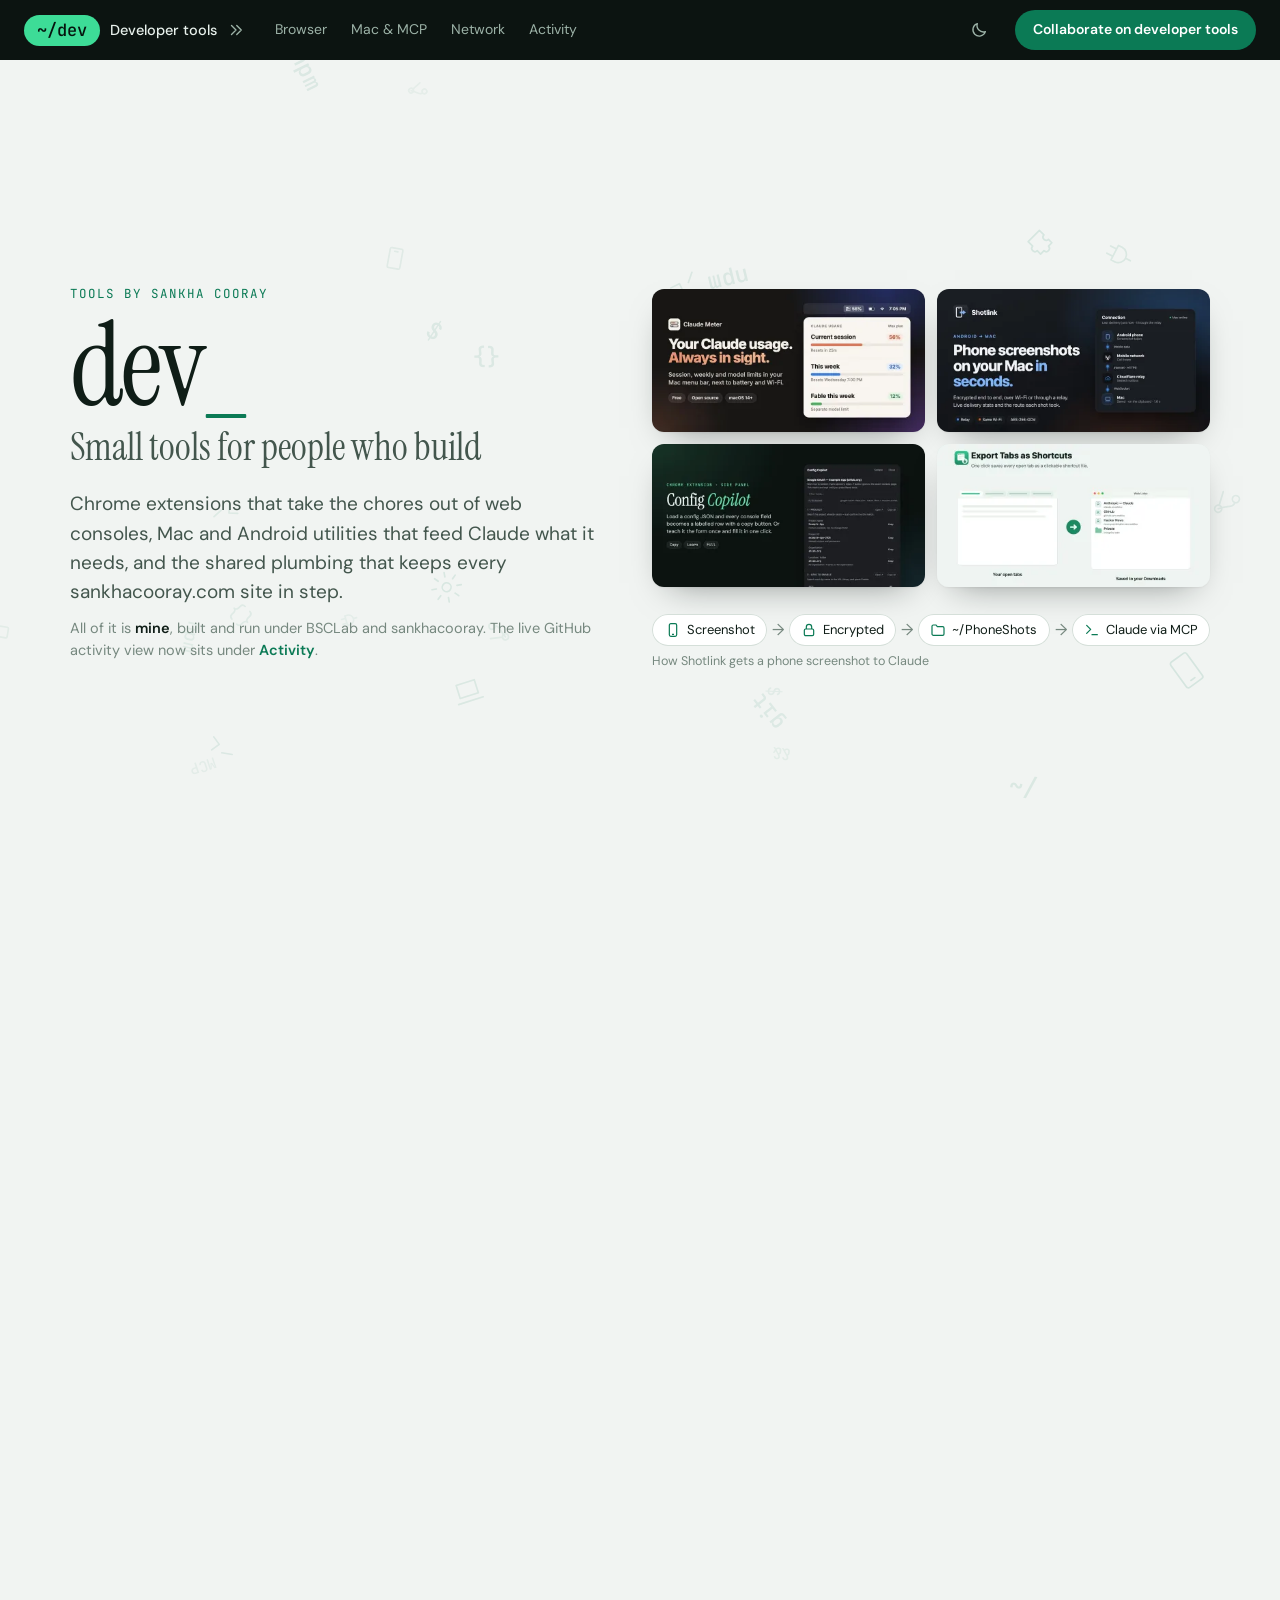
==== commit 0359e8d7: "Add Heirloom (family photo restoration studio) to the tools group" ====
--- a/index.html
+++ b/index.html
@@ -273,7 +273,7 @@
   </section>
   <section class="group solo" id="tools"><div class="wrap">
     <div class="ghead"><div><h2>Mac, Android &amp; MCP</h2><p>Small native utilities, local apps and MCP servers that put the right data next to Claude.</p></div><div class="ctx">Swift · Kotlin · Node</div></div>
-    <div class="cards" style="--n:5"><article class="card"><div class="art"><span class="yrs" title="Active years, from the project's commit history">2026</span><img src="/thumbs/claude-meter.webp" srcset="/thumbs/claude-meter-400.webp 400w, /thumbs/claude-meter.webp 800w" sizes="(max-width: 600px) 92vw, 380px" alt="Claude Meter" loading="lazy" width="800" height="420"></div><div class="cbody"><div class="ctop"><h3>Claude Meter</h3><span class="role mine">Mine</span></div><p>Claude plan usage in the Mac menu bar: session, weekly and model limits at a glance.</p><div class="cfoot"><span class="plats"><svg class="pi pi-mac" viewBox="0 0 16 16" role="img" aria-label="macOS"><title>macOS</title><g fill="none" stroke="currentColor" stroke-width="1.2" stroke-linejoin="round"><rect x="3" y="3.5" width="10" height="7" rx="1"/><path d="M1.5 12.5h13"/></g></svg></span><button class="parts" type="button" aria-label="2 parts: Claude Meter, aimeter"><svg viewBox="0 0 24 24" fill="none" stroke="currentColor" stroke-width="1.8" stroke-linejoin="round"><path d="M12 3l9 5-9 5-9-5z"/><path d="M3 13l9 5 9-5"/></svg>2 parts</button><div class="pop" role="tooltip"><b>Built from</b><ul><li>Claude Meter<span><i class="k">macOS menu bar app, Swift · </i><code>claude-meter-macos</code></span></li><li>aimeter<span><i class="k">Download page on a Cloudflare Worker · </i><code>aimeter-sankhacooray-com</code></span></li></ul></div><a class="open" href="https://aimeter.sankhacooray.com/" target="_blank" rel="noopener">Download</a></div></div></article><article class="card"><div class="art"><span class="yrs" title="Active years, from the project's commit history">2026</span><img src="/thumbs/shotlink.webp" srcset="/thumbs/shotlink-400.webp 400w, /thumbs/shotlink.webp 800w" sizes="(max-width: 600px) 92vw, 380px" alt="Shotlink" loading="lazy" width="800" height="420"></div><div class="cbody"><div class="ctop"><h3>Shotlink</h3><span class="role mine">Mine</span></div><p>Phone screenshots reach the Mac in seconds, encrypted, ready for Claude over MCP.</p><div class="cfoot"><span class="plats"><svg class="pi pi-android" viewBox="0 0 16 16" role="img" aria-label="Android"><title>Android</title><path fill="currentColor" d="M5.2 2.1a.4.4 0 01.55.13l.7 1.12A5 5 0 018 3.1c.55 0 1.07.09 1.55.25l.7-1.12a.4.4 0 11.68.42l-.66 1.06A4.4 4.4 0 0112.5 7H3.5a4.4 4.4 0 012.23-3.29l-.66-1.06a.4.4 0 01.13-.55zM6 5.4a.55.55 0 100 1.1.55.55 0 000-1.1zm4 0a.55.55 0 100 1.1.55.55 0 000-1.1zM3.5 8h9v4.5a1 1 0 01-1 1h-7a1 1 0 01-1-1V8z"/></svg><svg class="pi pi-mac" viewBox="0 0 16 16" role="img" aria-label="macOS"><title>macOS</title><g fill="none" stroke="currentColor" stroke-width="1.2" stroke-linejoin="round"><rect x="3" y="3.5" width="10" height="7" rx="1"/><path d="M1.5 12.5h13"/></g></svg></span><button class="parts" type="button" aria-label="3 parts: Shotlink for Android, Mac receiver + MCP server, Relay"><svg viewBox="0 0 24 24" fill="none" stroke="currentColor" stroke-width="1.8" stroke-linejoin="round"><path d="M12 3l9 5-9 5-9-5z"/><path d="M3 13l9 5 9-5"/></svg>3 parts</button><div class="pop" role="tooltip"><b>Built from</b><ul><li>Shotlink for Android<span><i class="k">Phone app, Kotlin · </i><code>shotlink-android</code></span></li><li>Mac receiver + MCP server<span><i class="k">Node daemon, launchd agent · </i><code>shotlink-server</code></span></li><li>Relay<span><i class="k">Cloudflare Worker + Durable Object · </i><code>shotlink-server/relay</code></span></li></ul></div><a class="open" href="https://shotlink.sankhacooray.com/" target="_blank" rel="noopener">Open</a></div></div></article><article class="card"><div class="art"><span class="yrs" title="Active years, from the project's commit history">2026</span><img src="/thumbs/outlook-mcp.webp" srcset="/thumbs/outlook-mcp-400.webp 400w, /thumbs/outlook-mcp.webp 800w" sizes="(max-width: 600px) 92vw, 380px" alt="Outlook MCP" loading="lazy" width="800" height="420"></div><div class="cbody"><div class="ctop"><h3>Outlook MCP</h3><span class="role mine">Mine</span></div><p>A local MCP server that lets Claude Code search, read and draft Outlook.com mail.</p><div class="cfoot"><span class="plats"><svg class="pi pi-term" viewBox="0 0 16 16" role="img" aria-label="Command line"><title>Command line</title><g fill="none" stroke="currentColor" stroke-width="1.2" stroke-linecap="round" stroke-linejoin="round"><rect x="1.8" y="2.8" width="12.4" height="10.4" rx="1.6"/><path d="M4.6 6.2l2 1.8-2 1.8M8.4 10.2h3"/></g></svg></span></div></div></article><article class="card"><div class="art"><span class="yrs" title="Active years, from the project's commit history">2026</span><img src="/thumbs/skilldex.webp" srcset="/thumbs/skilldex-400.webp 400w, /thumbs/skilldex.webp 800w" sizes="(max-width: 600px) 92vw, 380px" alt="Skilldex" loading="lazy" width="800" height="420"></div><div class="cbody"><div class="ctop"><h3>Skilldex</h3><span class="role mine">Mine</span></div><p>Every Claude skill on this Mac in one searchable page, read straight from ~/.claude/skills.</p><div class="cfoot"><span class="plats"><svg class="pi pi-web" viewBox="0 0 16 16" role="img" aria-label="Web"><title>Web</title><g fill="none" stroke="currentColor" stroke-width="1.2"><circle cx="8" cy="8" r="6"/><path d="M2 8h12M8 2c1.7 1.8 2.5 3.8 2.5 6S9.7 12.2 8 14M8 2C6.3 3.8 5.5 5.8 5.5 8s.8 4.2 2.5 6"/></g></svg><svg class="pi pi-term" viewBox="0 0 16 16" role="img" aria-label="Command line"><title>Command line</title><g fill="none" stroke="currentColor" stroke-width="1.2" stroke-linecap="round" stroke-linejoin="round"><rect x="1.8" y="2.8" width="12.4" height="10.4" rx="1.6"/><path d="M4.6 6.2l2 1.8-2 1.8M8.4 10.2h3"/></g></svg></span><button class="parts" type="button" aria-label="2 parts: Skilldex, Skills API"><svg viewBox="0 0 24 24" fill="none" stroke="currentColor" stroke-width="1.8" stroke-linejoin="round"><path d="M12 3l9 5-9 5-9-5z"/><path d="M3 13l9 5 9-5"/></svg>2 parts</button><div class="pop" role="tooltip"><b>Built from</b><ul><li>Skilldex<span><i class="k">Static page, vanilla JS · </i><code>skilldex-html5</code></span></li><li>Skills API<span><i class="k">Node + Express, reads ~/.claude/skills · </i><code>skilldex-server</code></span></li></ul></div></div></div></article><article class="card"><div class="art"><span class="yrs" title="Active years, from the project's commit history">2026</span><img src="/thumbs/shopscout.webp" srcset="/thumbs/shopscout-400.webp 400w, /thumbs/shopscout.webp 800w" sizes="(max-width: 600px) 92vw, 380px" alt="ShopScout" loading="lazy" width="800" height="420"></div><div class="cbody"><div class="ctop"><h3>ShopScout</h3><span class="role mine">Mine</span></div><p>LLM-researched shopping options from favourite vendors, compared on price and shipping to Singapore.</p><div class="cfoot"><span class="plats"><svg class="pi pi-web" viewBox="0 0 16 16" role="img" aria-label="Web"><title>Web</title><g fill="none" stroke="currentColor" stroke-width="1.2"><circle cx="8" cy="8" r="6"/><path d="M2 8h12M8 2c1.7 1.8 2.5 3.8 2.5 6S9.7 12.2 8 14M8 2C6.3 3.8 5.5 5.8 5.5 8s.8 4.2 2.5 6"/></g></svg></span></div></div></article></div>
+    <div class="cards" style="--n:6"><article class="card"><div class="art"><span class="yrs" title="Active years, from the project's commit history">2026</span><img src="/thumbs/claude-meter.webp" srcset="/thumbs/claude-meter-400.webp 400w, /thumbs/claude-meter.webp 800w" sizes="(max-width: 600px) 92vw, 380px" alt="Claude Meter" loading="lazy" width="800" height="420"></div><div class="cbody"><div class="ctop"><h3>Claude Meter</h3><span class="role mine">Mine</span></div><p>Claude plan usage in the Mac menu bar: session, weekly and model limits at a glance.</p><div class="cfoot"><span class="plats"><svg class="pi pi-mac" viewBox="0 0 16 16" role="img" aria-label="macOS"><title>macOS</title><g fill="none" stroke="currentColor" stroke-width="1.2" stroke-linejoin="round"><rect x="3" y="3.5" width="10" height="7" rx="1"/><path d="M1.5 12.5h13"/></g></svg></span><button class="parts" type="button" aria-label="2 parts: Claude Meter, aimeter"><svg viewBox="0 0 24 24" fill="none" stroke="currentColor" stroke-width="1.8" stroke-linejoin="round"><path d="M12 3l9 5-9 5-9-5z"/><path d="M3 13l9 5 9-5"/></svg>2 parts</button><div class="pop" role="tooltip"><b>Built from</b><ul><li>Claude Meter<span><i class="k">macOS menu bar app, Swift · </i><code>claude-meter-macos</code></span></li><li>aimeter<span><i class="k">Download page on a Cloudflare Worker · </i><code>aimeter-sankhacooray-com</code></span></li></ul></div><a class="open" href="https://aimeter.sankhacooray.com/" target="_blank" rel="noopener">Download</a></div></div></article><article class="card"><div class="art"><span class="yrs" title="Active years, from the project's commit history">2026</span><img src="/thumbs/heirloom.webp" srcset="/thumbs/heirloom-400.webp 400w, /thumbs/heirloom.webp 800w" sizes="(max-width: 600px) 92vw, 380px" alt="Heirloom" loading="lazy" width="800" height="420"></div><div class="cbody"><div class="ctop"><h3>Heirloom</h3><span class="role mine">Mine</span></div><p>Restores scanned family prints: grain removed, faces rebuilt, print-ready sizes. Runs on your own machine, no cloud AI.</p><div class="cfoot"><span class="plats"><svg class="pi pi-web" viewBox="0 0 16 16" role="img" aria-label="Web"><title>Web</title><g fill="none" stroke="currentColor" stroke-width="1.2"><circle cx="8" cy="8" r="6"/><path d="M2 8h12M8 2c1.7 1.8 2.5 3.8 2.5 6S9.7 12.2 8 14M8 2C6.3 3.8 5.5 5.8 5.5 8s.8 4.2 2.5 6"/></g></svg><svg class="pi pi-mac" viewBox="0 0 16 16" role="img" aria-label="macOS"><title>macOS</title><g fill="none" stroke="currentColor" stroke-width="1.2" stroke-linejoin="round"><rect x="3" y="3.5" width="10" height="7" rx="1"/><path d="M1.5 12.5h13"/></g></svg></span><button class="parts" type="button" aria-label="2 parts: Heirloom Studio, heirloom"><svg viewBox="0 0 24 24" fill="none" stroke="currentColor" stroke-width="1.8" stroke-linejoin="round"><path d="M12 3l9 5-9 5-9-5z"/><path d="M3 13l9 5 9-5"/></svg>2 parts</button><div class="pop" role="tooltip"><b>Built from</b><ul><li>Heirloom Studio<span><i class="k">Local web app, Python + PyTorch (GFPGAN, Real-ESRGAN) · </i><code>private</code></span></li><li>heirloom<span><i class="k">Landing page on a Cloudflare Worker · </i><code>heirloom-sankhacooray-com</code></span></li></ul></div><a class="open" href="https://heirloom.sankhacooray.com/" target="_blank" rel="noopener">Request access</a></div></div></article><article class="card"><div class="art"><span class="yrs" title="Active years, from the project's commit history">2026</span><img src="/thumbs/shotlink.webp" srcset="/thumbs/shotlink-400.webp 400w, /thumbs/shotlink.webp 800w" sizes="(max-width: 600px) 92vw, 380px" alt="Shotlink" loading="lazy" width="800" height="420"></div><div class="cbody"><div class="ctop"><h3>Shotlink</h3><span class="role mine">Mine</span></div><p>Phone screenshots reach the Mac in seconds, encrypted, ready for Claude over MCP.</p><div class="cfoot"><span class="plats"><svg class="pi pi-android" viewBox="0 0 16 16" role="img" aria-label="Android"><title>Android</title><path fill="currentColor" d="M5.2 2.1a.4.4 0 01.55.13l.7 1.12A5 5 0 018 3.1c.55 0 1.07.09 1.55.25l.7-1.12a.4.4 0 11.68.42l-.66 1.06A4.4 4.4 0 0112.5 7H3.5a4.4 4.4 0 012.23-3.29l-.66-1.06a.4.4 0 01.13-.55zM6 5.4a.55.55 0 100 1.1.55.55 0 000-1.1zm4 0a.55.55 0 100 1.1.55.55 0 000-1.1zM3.5 8h9v4.5a1 1 0 01-1 1h-7a1 1 0 01-1-1V8z"/></svg><svg class="pi pi-mac" viewBox="0 0 16 16" role="img" aria-label="macOS"><title>macOS</title><g fill="none" stroke="currentColor" stroke-width="1.2" stroke-linejoin="round"><rect x="3" y="3.5" width="10" height="7" rx="1"/><path d="M1.5 12.5h13"/></g></svg></span><button class="parts" type="button" aria-label="3 parts: Shotlink for Android, Mac receiver + MCP server, Relay"><svg viewBox="0 0 24 24" fill="none" stroke="currentColor" stroke-width="1.8" stroke-linejoin="round"><path d="M12 3l9 5-9 5-9-5z"/><path d="M3 13l9 5 9-5"/></svg>3 parts</button><div class="pop" role="tooltip"><b>Built from</b><ul><li>Shotlink for Android<span><i class="k">Phone app, Kotlin · </i><code>shotlink-android</code></span></li><li>Mac receiver + MCP server<span><i class="k">Node daemon, launchd agent · </i><code>shotlink-server</code></span></li><li>Relay<span><i class="k">Cloudflare Worker + Durable Object · </i><code>shotlink-server/relay</code></span></li></ul></div><a class="open" href="https://shotlink.sankhacooray.com/" target="_blank" rel="noopener">Open</a></div></div></article><article class="card"><div class="art"><span class="yrs" title="Active years, from the project's commit history">2026</span><img src="/thumbs/outlook-mcp.webp" srcset="/thumbs/outlook-mcp-400.webp 400w, /thumbs/outlook-mcp.webp 800w" sizes="(max-width: 600px) 92vw, 380px" alt="Outlook MCP" loading="lazy" width="800" height="420"></div><div class="cbody"><div class="ctop"><h3>Outlook MCP</h3><span class="role mine">Mine</span></div><p>A local MCP server that lets Claude Code search, read and draft Outlook.com mail.</p><div class="cfoot"><span class="plats"><svg class="pi pi-term" viewBox="0 0 16 16" role="img" aria-label="Command line"><title>Command line</title><g fill="none" stroke="currentColor" stroke-width="1.2" stroke-linecap="round" stroke-linejoin="round"><rect x="1.8" y="2.8" width="12.4" height="10.4" rx="1.6"/><path d="M4.6 6.2l2 1.8-2 1.8M8.4 10.2h3"/></g></svg></span></div></div></article><article class="card"><div class="art"><span class="yrs" title="Active years, from the project's commit history">2026</span><img src="/thumbs/skilldex.webp" srcset="/thumbs/skilldex-400.webp 400w, /thumbs/skilldex.webp 800w" sizes="(max-width: 600px) 92vw, 380px" alt="Skilldex" loading="lazy" width="800" height="420"></div><div class="cbody"><div class="ctop"><h3>Skilldex</h3><span class="role mine">Mine</span></div><p>Every Claude skill on this Mac in one searchable page, read straight from ~/.claude/skills.</p><div class="cfoot"><span class="plats"><svg class="pi pi-web" viewBox="0 0 16 16" role="img" aria-label="Web"><title>Web</title><g fill="none" stroke="currentColor" stroke-width="1.2"><circle cx="8" cy="8" r="6"/><path d="M2 8h12M8 2c1.7 1.8 2.5 3.8 2.5 6S9.7 12.2 8 14M8 2C6.3 3.8 5.5 5.8 5.5 8s.8 4.2 2.5 6"/></g></svg><svg class="pi pi-term" viewBox="0 0 16 16" role="img" aria-label="Command line"><title>Command line</title><g fill="none" stroke="currentColor" stroke-width="1.2" stroke-linecap="round" stroke-linejoin="round"><rect x="1.8" y="2.8" width="12.4" height="10.4" rx="1.6"/><path d="M4.6 6.2l2 1.8-2 1.8M8.4 10.2h3"/></g></svg></span><button class="parts" type="button" aria-label="2 parts: Skilldex, Skills API"><svg viewBox="0 0 24 24" fill="none" stroke="currentColor" stroke-width="1.8" stroke-linejoin="round"><path d="M12 3l9 5-9 5-9-5z"/><path d="M3 13l9 5 9-5"/></svg>2 parts</button><div class="pop" role="tooltip"><b>Built from</b><ul><li>Skilldex<span><i class="k">Static page, vanilla JS · </i><code>skilldex-html5</code></span></li><li>Skills API<span><i class="k">Node + Express, reads ~/.claude/skills · </i><code>skilldex-server</code></span></li></ul></div></div></div></article><article class="card"><div class="art"><span class="yrs" title="Active years, from the project's commit history">2026</span><img src="/thumbs/shopscout.webp" srcset="/thumbs/shopscout-400.webp 400w, /thumbs/shopscout.webp 800w" sizes="(max-width: 600px) 92vw, 380px" alt="ShopScout" loading="lazy" width="800" height="420"></div><div class="cbody"><div class="ctop"><h3>ShopScout</h3><span class="role mine">Mine</span></div><p>LLM-researched shopping options from favourite vendors, compared on price and shipping to Singapore.</p><div class="cfoot"><span class="plats"><svg class="pi pi-web" viewBox="0 0 16 16" role="img" aria-label="Web"><title>Web</title><g fill="none" stroke="currentColor" stroke-width="1.2"><circle cx="8" cy="8" r="6"/><path d="M2 8h12M8 2c1.7 1.8 2.5 3.8 2.5 6S9.7 12.2 8 14M8 2C6.3 3.8 5.5 5.8 5.5 8s.8 4.2 2.5 6"/></g></svg></span></div></div></article></div>
   </div>
   </section>
   <section class="group solo" id="network"><div class="wrap">
